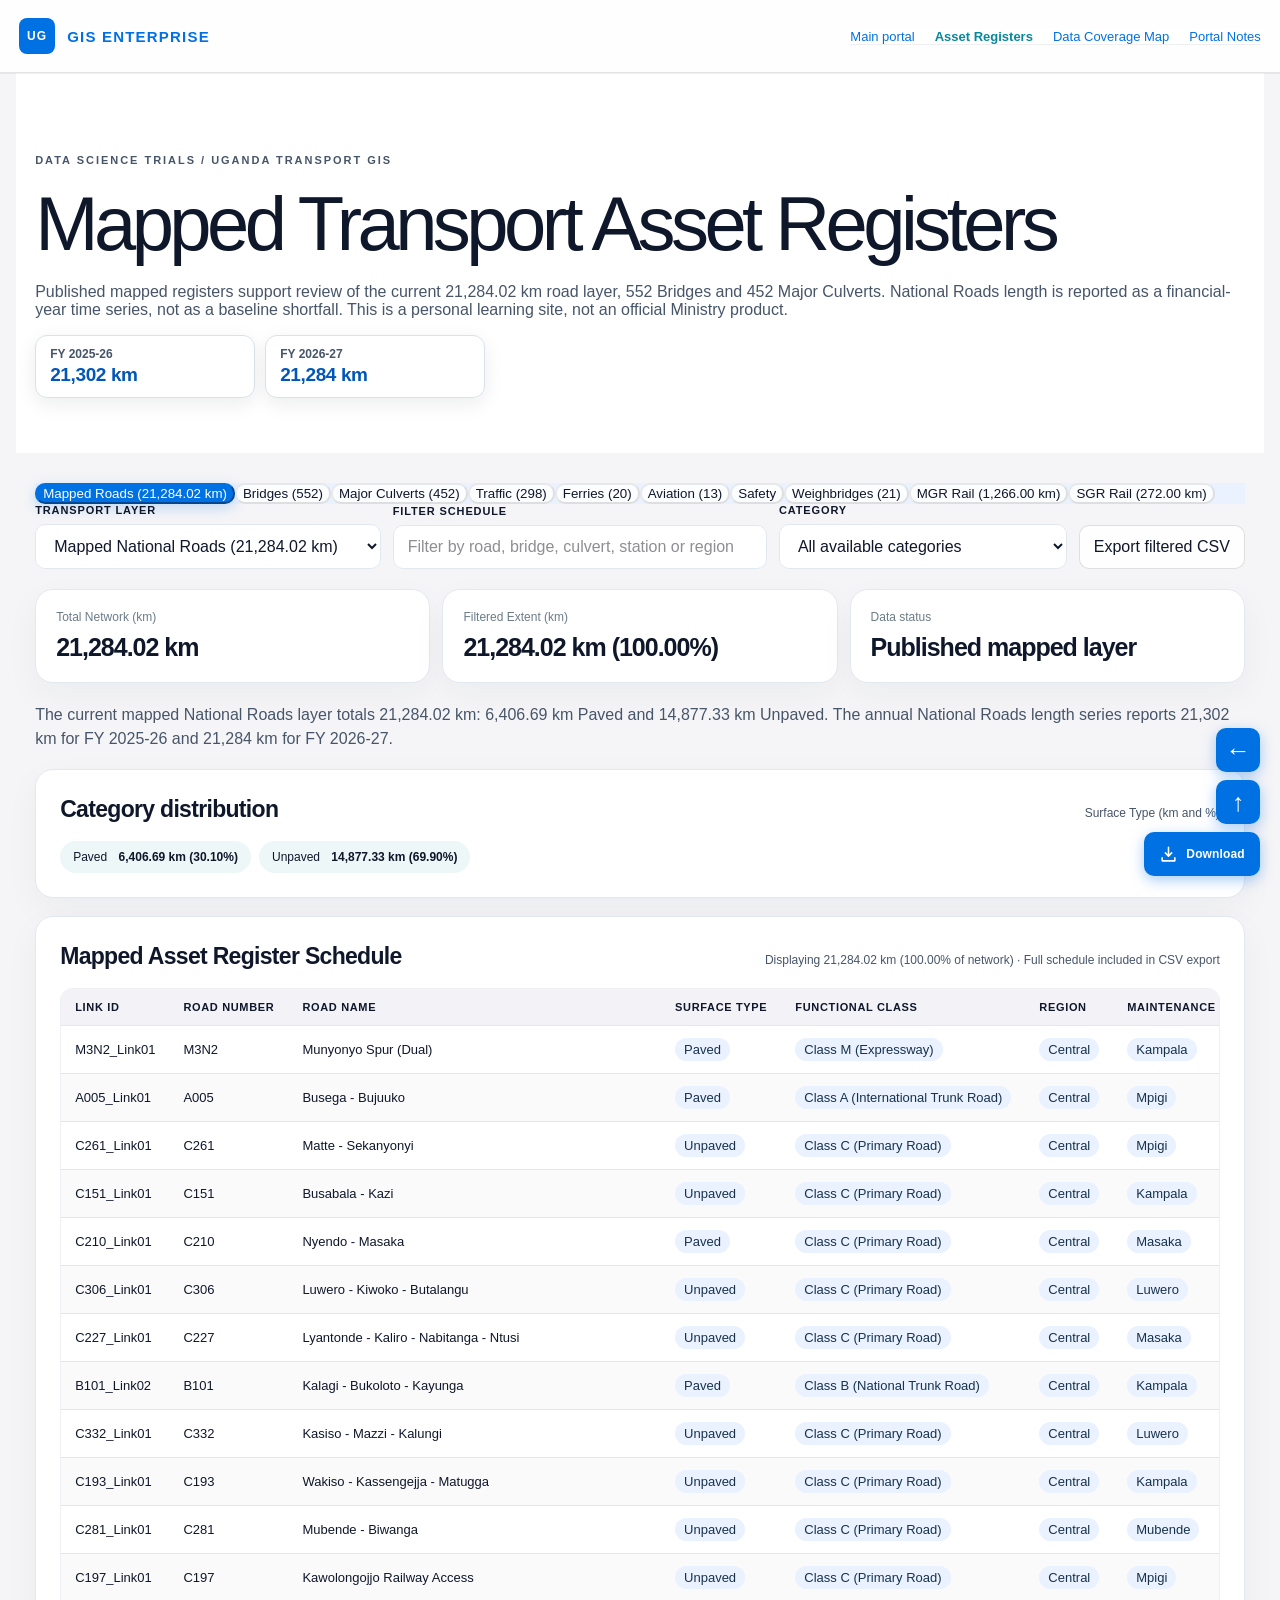
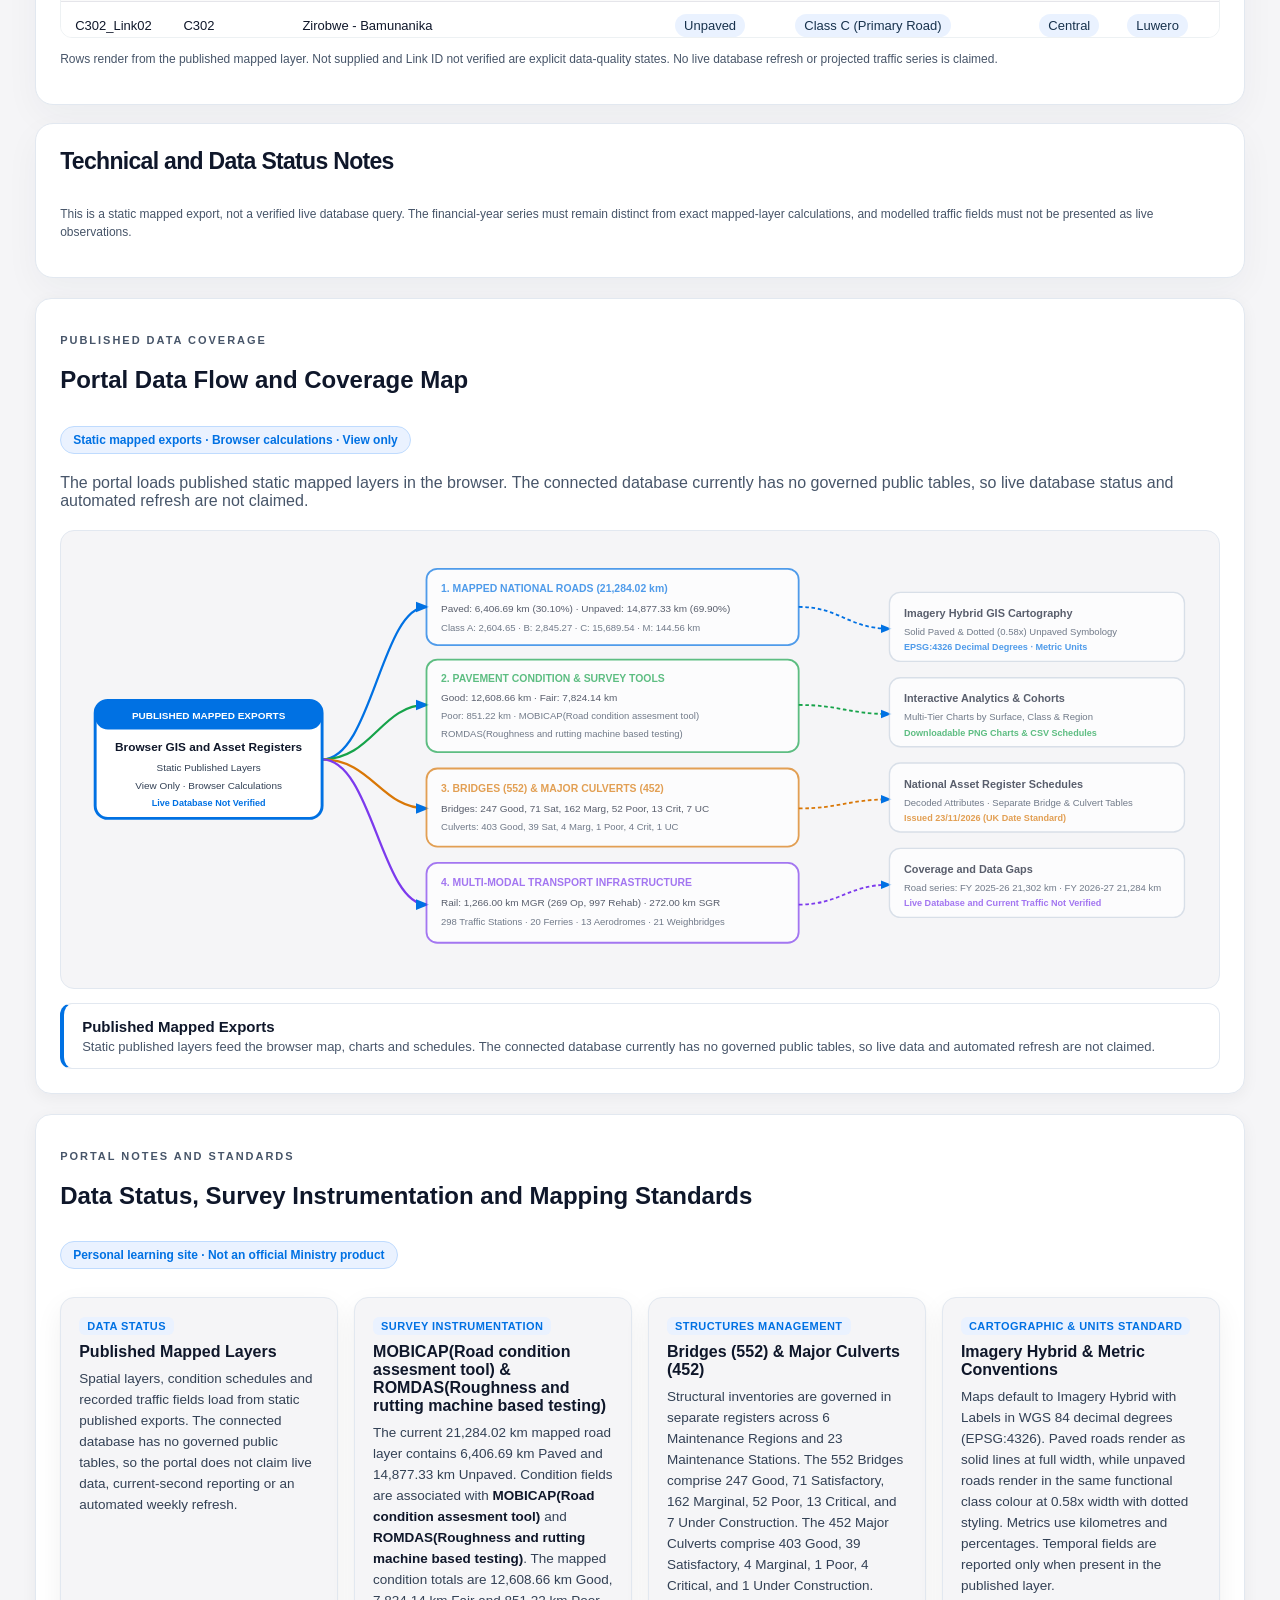
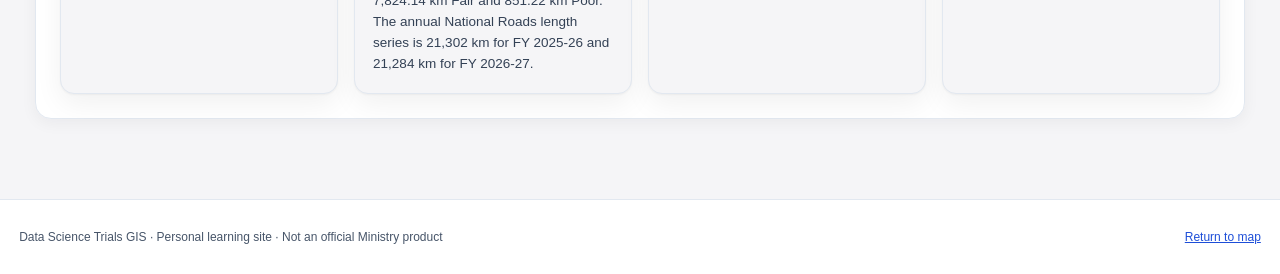
==== data-explorer.html @ c32797cb "Show National Roads financial year series" ====
<!doctype html>
<html lang="en">
<head>
  <meta charset="utf-8">
  <meta name="viewport" content="width=device-width, initial-scale=1">
  <meta name="robots" content="noindex, nofollow">
  <meta name="theme-color" content="#F5F5F7">
  <meta name="description" content="Data Science Trials mapped Uganda transport asset registers.">
  <title>Transport Asset Registers | Data Science Trials</title>
  <link rel="icon" type="image/svg+xml" href="favicon.svg">
  <link rel="stylesheet" href="data-explorer.css?v=20261123-v113">
  <link rel="stylesheet" href="data-explorer-layout.css?v=20261123-v113">
  <link rel="stylesheet" href="gis-studio-tabs.css?v=20261123-v113">
  <link rel="stylesheet" href="portal-motion.css?v=20261123-v113">
  <link rel="stylesheet" href="./apple-system.css?v=20261123-v113">
<style>
/* v111: No wide margins - full-width responsive layout */
body > .container, body > .wrapper, body > main, .page-shell, .app-container,
.main-content, .content-wrapper, .hero-inner, .portal-shell, .explorer-shell,
.shell, .layout-container, #app > .container, #root > div > main {
  max-width: 100% !important;
  width: 100% !important;
  margin-left: 0 !important;
  margin-right: 0 !important;
  padding-left: 16px !important;
  padding-right: 16px !important;
  box-sizing: border-box !important;
}
</style>
<style>
.network-time-series{display:grid;grid-template-columns:repeat(2,minmax(150px,220px));gap:10px;margin:16px 0 0;max-width:450px}.network-time-series div{min-width:0;padding:11px 14px;background:#FFFFFF;border:1px solid #D8E2EA;border-radius:12px;box-shadow:0 6px 20px rgba(15,23,42,.08)}.network-time-series dt{color:#475569;font-size:12px;font-weight:700}.network-time-series dd{margin:3px 0 0;color:#0057B8;font-size:19px;font-weight:750;letter-spacing:-.02em}@media(max-width:520px){.network-time-series{grid-template-columns:1fr;max-width:260px}}
</style>
</head>
<body>
  <a class="skip-link" href="#schedule-table">Skip to table</a>
  <header class="site-header">
    <a class="brand" href="./"><span class="brand-mark">UG</span> GIS Enterprise</a>
    <nav aria-label="Primary">
      <a href="./">Main portal</a>
      <a href="./data-explorer.html" aria-current="page">Asset Registers</a>
      <a href="#platform-mindmap">Data Coverage Map</a>
      <a href="#platform-documentation">Portal Notes</a>
    </nav>
  </header>
  <main>
    <section class="hero">
      <p class="eyebrow">DATA SCIENCE TRIALS / UGANDA TRANSPORT GIS</p>
      <h1>Mapped Transport Asset Registers</h1>
      <p>Published mapped registers support review of the current 21,284.02 km road layer, 552 Bridges and 452 Major Culverts. National Roads length is reported as a financial-year time series, not as a baseline shortfall. This is a personal learning site, not an official Ministry product.</p>
      <dl class="network-time-series" aria-label="National Roads length time series in kilometres"><div><dt>FY 2025-26</dt><dd>21,302 km</dd></div><div><dt>FY 2026-27</dt><dd>21,284 km</dd></div></dl>
    </section>
    <section class="workspace" aria-label="Asset dataset browser">
      <div class="dataset-pills" id="dataset-pills" role="tablist" aria-label="Transport register tabs"></div>
      <div class="toolbar">
        <div><label for="dataset">Transport layer</label><select id="dataset"></select></div>
        <div><label for="search">Filter schedule</label><input id="search" type="search" placeholder="Filter by road, bridge, culvert, station or region" autocomplete="off"></div>
        <div><label for="category">Category</label><select id="category"><option value="">All available categories</option></select></div>
        <button id="download" type="button">Export filtered CSV</button>
      </div>
      <div class="summary">
        <div><span id="total-label">Total Network (km)</span><strong id="total">21,284.02 km</strong></div>
        <div><span id="matching-label">Filtered Extent (km)</span><strong id="matching">21,284.02 km (100.0%)</strong></div>
        <div><span>Data status</span><strong id="coverage">Published mapped layer</strong></div>
      </div>
      <p id="context" class="context" role="status">Loading layer.</p>
      <section class="breakdown" aria-labelledby="breakdown-heading"><div class="section-heading"><h2 id="breakdown-heading">Category distribution</h2><p id="breakdown-field"></p></div><div id="breakdown-list" class="breakdown-list"></div></section>
      <section id="schedule-table" class="records" aria-labelledby="records-heading"><div class="section-heading"><h2 id="records-heading">Mapped Asset Register Schedule</h2><p id="row-range"></p></div><div class="table-scroll" role="region" aria-label="Mapped asset schedule, scroll to browse" tabindex="0"><table><thead id="table-head"></thead><tbody id="table-body"></tbody></table></div><p class="note">Rows render from the published mapped layer. Not supplied and Link ID not verified are explicit data-quality states. No live database refresh or projected traffic series is claimed.</p></section>
      <section class="schema" aria-labelledby="schema-heading"><div class="section-heading"><h2 id="schema-heading">Technical and Data Status Notes</h2></div><p id="gaps" class="note"></p></section>
      
      <section id="platform-mindmap" class="analysis-panel mindmap-section" aria-labelledby="mindmap-heading">
        <div class="analysis-title">
          <div>
            <p class="eyebrow">PUBLISHED DATA COVERAGE</p>
            <h2 id="mindmap-heading">Portal Data Flow and Coverage Map</h2>
          </div>
          <p class="sync-pill">Static mapped exports · Browser calculations · View only</p>
        </div>
        <p class="data-note" style="margin-top:8px;margin-bottom:20px;">The portal loads published static mapped layers in the browser. The connected database currently has no governed public tables, so live database status and automated refresh are not claimed.</p>
        <div class="mindmap-container" role="img" aria-label="Data coverage map showing published mapped layers for roads, bridges, major culverts and multi-modal transport">
          <svg viewBox="0 0 1240 468" class="mindmap-svg">
            <defs>
              <marker id="mm-arrow" viewBox="0 0 10 10" refX="8" refY="5" markerWidth="6" markerHeight="6" orient="auto-start-reverse">
                <path d="M 0 1 L 10 5 L 0 9 z" fill="#0071E3"/>
              </marker>
            </defs>
            <!-- Connectors from Root to Core Pillars -->
            <path d="M 270 234 C 325 234, 335 66, 385 66" fill="none" stroke="#0071E3" stroke-width="2.5" marker-end="url(#mm-arrow)"/>
            <path d="M 270 234 C 325 234, 335 174, 385 174" fill="none" stroke="#16A34A" stroke-width="2.5" marker-end="url(#mm-arrow)"/>
            <path d="M 270 234 C 325 234, 335 288, 385 288" fill="none" stroke="#D97706" stroke-width="2.5" marker-end="url(#mm-arrow)"/>
            <path d="M 270 234 C 325 234, 335 394, 385 394" fill="none" stroke="#7C3AED" stroke-width="2.5" marker-end="url(#mm-arrow)"/>

            <!-- Connectors from Core Pillars to Outputs -->
            <path d="M 795 66 C 840 66, 850 90, 895 90" fill="none" stroke="#0071E3" stroke-width="2" stroke-dasharray="4 3" marker-end="url(#mm-arrow)"/>
            <path d="M 795 174 C 840 174, 850 184, 895 184" fill="none" stroke="#16A34A" stroke-width="2" stroke-dasharray="4 3" marker-end="url(#mm-arrow)"/>
            <path d="M 795 288 C 840 288, 850 278, 895 278" fill="none" stroke="#D97706" stroke-width="2" stroke-dasharray="4 3" marker-end="url(#mm-arrow)"/>
            <path d="M 795 394 C 840 394, 850 372, 895 372" fill="none" stroke="#7C3AED" stroke-width="2" stroke-dasharray="4 3" marker-end="url(#mm-arrow)"/>

            <!-- Root Node -->
            <g data-node="root" transform="translate(20, 169)">
              <rect width="250" height="130" rx="14" fill="#FFFFFF" stroke="#0071E3" stroke-width="2.5"/>
              <rect width="250" height="32" rx="14" fill="#0071E3"/>
              <text x="125" y="21" text-anchor="middle" fill="#FFFFFF" font-size="11" font-weight="700">PUBLISHED MAPPED EXPORTS</text>
              <text x="125" y="56" text-anchor="middle" fill="#0F172A" font-size="13" font-weight="700">Browser GIS and Asset Registers</text>
              <text x="125" y="78" text-anchor="middle" fill="#334155" font-size="11">Static Published Layers</text>
              <text x="125" y="98" text-anchor="middle" fill="#334155" font-size="11">View Only · Browser Calculations</text>
              <text x="125" y="116" text-anchor="middle" fill="#0071E3" font-size="10" font-weight="700">Live Database Not Verified</text>
            </g>

            <!-- Pillar 1: National Road Network -->
            <g data-node="roads" transform="translate(385, 24)">
              <rect width="410" height="84" rx="12" fill="#FFFFFF" stroke="#0071E3" stroke-width="2"/>
              <text x="16" y="26" fill="#0071E3" font-size="11.5" font-weight="700">1. MAPPED NATIONAL ROADS (21,284.02 km)</text>
              <text x="16" y="48" fill="#0F172A" font-size="11">Paved: 6,406.69 km (30.10%) · Unpaved: 14,877.33 km (69.90%)</text>
              <text x="16" y="68" fill="#334155" font-size="10.5">Class A: 2,604.65 · B: 2,845.27 · C: 15,689.54 · M: 144.56 km</text>
            </g>

            <!-- Pillar 2: Pavement Condition -->
            <g data-node="condition" transform="translate(385, 124)">
              <rect width="410" height="102" rx="12" fill="#FFFFFF" stroke="#16A34A" stroke-width="2"/>
              <text x="16" y="25" fill="#16A34A" font-size="11.5" font-weight="700">2. PAVEMENT CONDITION &amp; SURVEY TOOLS</text>
              <text x="16" y="46" fill="#0F172A" font-size="11">Good: 12,608.66 km · Fair: 7,824.14 km</text>
              <text x="16" y="66" fill="#334155" font-size="10.5">Poor: 851.22 km · MOBICAP(Road condition assesment tool)</text>
              <text x="16" y="85" fill="#334155" font-size="10.5">ROMDAS(Roughness and rutting machine based testing)</text>
            </g>

            <!-- Pillar 3: Structures -->
            <g data-node="structures" transform="translate(385, 244)">
              <rect width="410" height="86" rx="12" fill="#FFFFFF" stroke="#D97706" stroke-width="2"/>
              <text x="16" y="26" fill="#D97706" font-size="11.5" font-weight="700">3. BRIDGES (552) &amp; MAJOR CULVERTS (452)</text>
              <text x="16" y="48" fill="#0F172A" font-size="11">Bridges: 247 Good, 71 Sat, 162 Marg, 52 Poor, 13 Crit, 7 UC</text>
              <text x="16" y="68" fill="#334155" font-size="10.5">Culverts: 403 Good, 39 Sat, 4 Marg, 1 Poor, 4 Crit, 1 UC</text>
            </g>

            <!-- Pillar 4: Multi-Modal -->
            <g data-node="multimodal" transform="translate(385, 348)">
              <rect width="410" height="88" rx="12" fill="#FFFFFF" stroke="#7C3AED" stroke-width="2"/>
              <text x="16" y="26" fill="#7C3AED" font-size="11.5" font-weight="700">4. MULTI-MODAL TRANSPORT INFRASTRUCTURE</text>
              <text x="16" y="48" fill="#0F172A" font-size="11">Rail: 1,266.00 km MGR (269 Op, 997 Rehab) · 272.00 km SGR</text>
              <text x="16" y="68" fill="#334155" font-size="10.5">298 Traffic Stations · 20 Ferries · 13 Aerodromes · 21 Weighbridges</text>
            </g>

            <!-- Output Nodes -->
            <g data-node="cartography" transform="translate(895, 50)">
              <rect width="325" height="76" rx="12" fill="#FFFFFF" stroke="#CBD5E1" stroke-width="1.5"/>
              <text x="16" y="27" fill="#0F172A" font-size="12" font-weight="700">Imagery Hybrid GIS Cartography</text>
              <text x="16" y="47" fill="#334155" font-size="10.5">Solid Paved &amp; Dotted (0.58x) Unpaved Symbology</text>
              <text x="16" y="64" fill="#0071E3" font-size="10" font-weight="600">EPSG:4326 Decimal Degrees · Metric Units</text>
            </g>

            <g data-node="analytics" transform="translate(895, 144)">
              <rect width="325" height="76" rx="12" fill="#FFFFFF" stroke="#CBD5E1" stroke-width="1.5"/>
              <text x="16" y="27" fill="#0F172A" font-size="12" font-weight="700">Interactive Analytics &amp; Cohorts</text>
              <text x="16" y="47" fill="#334155" font-size="10.5">Multi-Tier Charts by Surface, Class &amp; Region</text>
              <text x="16" y="64" fill="#16A34A" font-size="10" font-weight="600">Downloadable PNG Charts &amp; CSV Schedules</text>
            </g>

            <g data-node="registers" transform="translate(895, 238)">
              <rect width="325" height="76" rx="12" fill="#FFFFFF" stroke="#CBD5E1" stroke-width="1.5"/>
              <text x="16" y="27" fill="#0F172A" font-size="12" font-weight="700">National Asset Register Schedules</text>
              <text x="16" y="47" fill="#334155" font-size="10.5">Decoded Attributes · Separate Bridge &amp; Culvert Tables</text>
              <text x="16" y="64" fill="#D97706" font-size="10" font-weight="600">Issued 23/11/2026 (UK Date Standard)</text>
            </g>

            <g data-node="gaps" transform="translate(895, 332)">
              <rect width="325" height="76" rx="12" fill="#FFFFFF" stroke="#CBD5E1" stroke-width="1.5"/>
              <text x="16" y="27" fill="#0F172A" font-size="12" font-weight="700">Coverage and Data Gaps</text>
              <text x="16" y="47" fill="#334155" font-size="10.5">Road series: FY 2025-26 21,302 km · FY 2026-27 21,284 km</text>
              <text x="16" y="64" fill="#7C3AED" font-size="10" font-weight="600">Live Database and Current Traffic Not Verified</text>
            </g>
          </svg>
        </div>
        <div id="mindmap-detail" class="mindmap-detail" aria-live="polite">
          <div>
            <h3>Published Mapped Exports</h3>
            <p>Select any node above to inspect the published scope, mapped coverage and known data gaps.</p>
          </div>
          <button type="button" class="quiet-button" data-mindmap-action hidden>Open layer on map</button>
        </div>
      </section>

      <section id="platform-documentation" class="analysis-panel docs-section" aria-labelledby="docs-heading">
        <div class="analysis-title">
          <div>
            <p class="eyebrow">PORTAL NOTES AND STANDARDS</p>
            <h2 id="docs-heading">Data Status, Survey Instrumentation and Mapping Standards</h2>
          </div>
          <p class="sync-pill">Personal learning site · Not an official Ministry product</p>
        </div>
        <div class="docs-grid">
          <article class="doc-card">
            <span class="doc-tag">DATA STATUS</span>
            <h3>Published Mapped Layers</h3>
            <p>Spatial layers, condition schedules and recorded traffic fields load from static published exports. The connected database has no governed public tables, so the portal does not claim live data, current-second reporting or an automated weekly refresh.</p>
          </article>
          <article class="doc-card">
            <span class="doc-tag">SURVEY INSTRUMENTATION</span>
            <h3>MOBICAP(Road condition assesment tool) &amp; ROMDAS(Roughness and rutting machine based testing)</h3>
            <p>The current 21,284.02 km mapped road layer contains 6,406.69 km Paved and 14,877.33 km Unpaved. Condition fields are associated with <strong>MOBICAP(Road condition assesment tool)</strong> and <strong>ROMDAS(Roughness and rutting machine based testing)</strong>. The mapped condition totals are 12,608.66 km Good, 7,824.14 km Fair and 851.22 km Poor. The annual National Roads length series is 21,302 km for FY 2025-26 and 21,284 km for FY 2026-27.</p>
          </article>
          <article class="doc-card">
            <span class="doc-tag">STRUCTURES MANAGEMENT</span>
            <h3>Bridges (552) &amp; Major Culverts (452)</h3>
            <p>Structural inventories are governed in separate registers across 6 Maintenance Regions and 23 Maintenance Stations. The 552 Bridges comprise 247 Good, 71 Satisfactory, 162 Marginal, 52 Poor, 13 Critical, and 7 Under Construction. The 452 Major Culverts comprise 403 Good, 39 Satisfactory, 4 Marginal, 1 Poor, 4 Critical, and 1 Under Construction.</p>
          </article>
          <article class="doc-card">
            <span class="doc-tag">CARTOGRAPHIC &amp; UNITS STANDARD</span>
            <h3>Imagery Hybrid &amp; Metric Conventions</h3>
            <p>Maps default to Imagery Hybrid with Labels in WGS 84 decimal degrees (EPSG:4326). Paved roads render as solid lines at full width, while unpaved roads render in the same functional class colour at 0.58x width with dotted styling. Metrics use kilometres and percentages. Temporal fields are reported only when present in the published layer.</p>
          </article>
        </div>
      </section>

    </section>
  </main>
  <footer><span>Data Science Trials GIS · Personal learning site · Not an official Ministry product</span><a href="./">Return to map</a></footer>
  <nav class="floating-actions" aria-label="Page actions"><button type="button" data-action="back" aria-label="Go back" title="Go back">←</button><button type="button" data-action="top" aria-label="Back to top" title="Back to top">↑</button><button type="button" data-action="download" aria-label="Download filtered CSV" title="Download filtered CSV"><svg viewBox="0 0 24 24" aria-hidden="true"><path d="M12 3v11m-4-4 4 4 4-4M4 16v4h16v-4"/></svg><span>Download</span></button></nav>
  <script src="data-explorer.js?v=20261124-fy-series" defer></script><script src="floating-actions.js?v=20261123-v113" defer></script><script src="portal-motion.js?v=20261123-v113" defer></script>
  <script src="mindmap-interactive.js?v=20261124-fy-series" defer></script>
</body>
</html>
---- data-explorer.css ----
:root{font-family:-apple-system,BlinkMacSystemFont,"Segoe UI",sans-serif;color:#17232e;background:#f7f9fb;font-synthesis:none}*{box-sizing:border-box}body{margin:0}a{color:inherit}.skip-link{position:absolute;left:-9999px}.skip-link:focus{left:12px;top:12px;z-index:5;background:white;padding:12px}.site-header{display:flex;align-items:center;justify-content:space-between;gap:20px;padding:18px clamp(20px,5vw,80px);background:#fff;border-bottom:1px solid #e5ebef}.brand{font-size:15px;font-weight:700;text-decoration:none;letter-spacing:.08em;text-transform:uppercase;display:flex;align-items:center;gap:12px}.brand-mark{display:inline-grid;place-items:center;width:36px;height:36px;background:#0071E3;color:#FFFFFF;border-radius:8px;font-weight:700;font-size:12px}.site-header nav{display:flex;gap:20px;font-size:13px}.site-header nav a{text-decoration:none}.site-header nav [aria-current]{color:#07889b;font-weight:700}.hero{background:#fff;padding:70px clamp(20px,5vw,80px) 55px}.eyebrow{font-size:11px;font-weight:800;letter-spacing:.18em;color:#079bab}.hero h1{font-size:clamp(36px,6vw,76px);font-weight:400;letter-spacing:-.06em;margin:14px 0}.hero>p:last-child{max-width:670px;color:#5b6975;line-height:1.6}.workspace{padding:30px clamp(20px,5vw,80px) 80px;max-width:1700px;margin:auto}.toolbar{display:grid;grid-template-columns:1.2fr 1.3fr 1fr auto;gap:12px;align-items:end}.toolbar label{display:block;font-size:11px;font-weight:800;text-transform:uppercase;letter-spacing:.08em;color:#5c6c78;margin-bottom:8px}.toolbar input,.toolbar select,.toolbar button,.pagination button{width:100%;border:1px solid #d9e3e8;border-radius:10px;background:#fff;color:#20313b;padding:12px 14px;font:inherit}.toolbar button{background:#102e3b;color:#fff;cursor:pointer}.toolbar button:hover,.pagination button:hover{filter:brightness(.94)}.summary{display:grid;grid-template-columns:repeat(3,1fr);gap:12px;margin:20px 0}.summary>div,.breakdown,.records,.schema{background:#fff;border:1px solid #e5eaed;border-radius:18px;box-shadow:0 12px 35px #1b35400b}.summary>div{padding:20px}.summary span{display:block;color:#6c7c87;font-size:12px;margin-bottom:9px}.summary strong{font-size:25px;letter-spacing:-.04em}.context{color:#526673;line-height:1.5}.breakdown,.records,.schema{padding:24px;margin-top:18px}.section-heading{display:flex;align-items:baseline;justify-content:space-between;gap:16px}.section-heading h2{font-size:23px;letter-spacing:-.03em;margin:0 0 18px}.section-heading p{font-size:12px;color:#71828d}.breakdown-list{display:flex;flex-wrap:wrap;gap:8px}.breakdown-list span{border-radius:999px;padding:9px 13px;background:#edf7f8;font-size:12px}.breakdown-list strong{margin-left:8px}.table-scroll{overflow:auto;max-height:650px;border:1px solid #edf1f3;border-radius:12px}table{border-collapse:collapse;width:100%;min-width:740px;font-size:13px}th,td{text-align:left;padding:12px 14px;border-bottom:1px solid #edf1f3;white-space:nowrap}thead{position:sticky;top:0;background:#f7fafb;z-index:1}th{font-size:11px;text-transform:uppercase;letter-spacing:.06em;color:#5d7280}tbody tr:hover{background:#f7fbfc}.badge{display:inline-block;border-radius:999px;padding:4px 9px;background:#eef2f5}.badge.good,.badge.paved,.badge.operational{background:#dff7ee;color:#11654b}.badge.fair,.badge.moderate,.badge.proposed{background:#fff2d9;color:#865c0b}.badge.poor,.badge.high,.badge.critical{background:#ffe5e3;color:#922c2c}.badge.missing{background:#edf0f2;color:#62727b}.number-high{font-weight:700;color:#0c8190}.pagination{display:flex;align-items:center;justify-content:flex-end;gap:12px;margin-top:18px}.pagination button{width:auto;cursor:pointer}.pagination button:disabled{opacity:.45;cursor:default}.pagination span{font-size:12px;color:#5a6a75}.note{font-size:12px;color:#74848e;line-height:1.5}pre{overflow:auto;background:#10222e;color:#c8f2f2;padding:20px;border-radius:12px;font-size:12px;line-height:1.55}footer{display:flex;justify-content:space-between;background:#10212e;color:#d6e7ea;padding:30px clamp(20px,5vw,80px);font-size:12px}footer a{color:#d6e7ea}@media(max-width:900px){.toolbar{grid-template-columns:1fr 1fr}.summary{grid-template-columns:1fr 1fr 1fr}}@media(max-width:620px){.hero{padding-top:45px}.toolbar,.summary{grid-template-columns:1fr}.section-heading{display:block}.breakdown,.records,.schema{padding:16px}}
---- data-explorer-layout.css ----
:root, button, input, select, table { font-family: Arial, sans-serif; }
.site-header, .hero, .workspace, footer { padding-left: clamp(14px, 1.5vw, 24px); padding-right: clamp(14px, 1.5vw, 24px); }
.workspace { width: 100%; max-width: none; margin: 0; }
.badge.unpaved, .badge.neutral { background: #eaf1f6; color: #34556a; }
.badge.low, .badge.verified { background: #dff7ee; color: #11654b; }
.badge.review, .badge.very-high { background: #ffe5e3; color: #922c2c; }
.badge.unverified { background: #fff2d9; color: #865c0b; }
---- gis-studio-tabs.css ----
.site-header .section-tabs {
  display: grid;
  grid-template-columns: repeat(5, minmax(0, 1fr));
  gap: 5px;
  width: min(780px, 100%);
  align-items: stretch;
}
.section-tabs a, .section-tabs button {
  display: flex;
  align-items: center;
  justify-content: center;
  min-width: 0;
  margin: 0;
  padding: 8px 5px;
  border: 1px solid #dce5e9;
  border-radius: 10px;
  background: #fff;
  color: #183543;
  font: 600 12px/1.2 -apple-system, BlinkMacSystemFont, Arial, sans-serif;
  text-align: center;
  text-decoration: none;
  cursor: pointer;
}
.section-tabs [aria-current="page"] { background: #0071E3; border-color: #0071E3; color: #FFFFFF; }
.section-tabs a:focus-visible, .section-tabs button:focus-visible { outline: 3px solid #0071E3; outline-offset: 2px; }
.mode-detail { display: grid; grid-template-columns: minmax(0, 1fr) minmax(230px, 1fr); gap: 24px; align-items: center; padding: 28px; background: #FFFFFF; border: 1px solid #E2E8F0; border-radius: 16px; }
.mode-detail[hidden], .control-card[hidden], .legend-card[hidden], .analysis-panel[hidden] { display: none !important; }
.mode-chart-wrap { min-width: 0; height: 275px; }
.mode-chart-wrap canvas { max-width: 100%; max-height: 240px; }
.mode-chart-wrap p { margin: 3px 0 0; color: #475569; font-size: 11px; text-align: center; }
.chart-gallery { border-top: 1px solid #E2E8F0; padding-top: 30px; }
.chart-gallery .gallery-grid { margin-top: 18px; }
.gallery-card { min-height: 270px; padding: 18px 20px; }
.gallery-card .chart-header h3 { line-height: 1.35; }
.gallery-card canvas { height: 205px !important; margin-top: 10px; }
.gallery-card-actions { display: flex; align-items: center; gap: 10px; flex: none; }
.chart-unit { color: #475569; font-size: 11px; }
.chart-download { display: grid; place-items: center; width: 28px; height: 28px; padding: 0; border: 1px solid #E2E8F0; border-radius: 7px; background: #FFFFFF; color: #0F172A; font: 600 16px/1 -apple-system,BlinkMacSystemFont,Arial,sans-serif; cursor: pointer; }
.chart-download:hover,.chart-download:focus-visible { background: #EAF2FF; border-color: #0071E3; color: #0071E3; }
.map-tools { position: absolute; z-index: 600; top: 50%; right: 14px; transform: translateY(-50%); display: grid; gap: 4px; padding: 5px; border-radius: 12px; background: rgba(255,255,255,0.94); border: 1px solid #E2E8F0; backdrop-filter: blur(10px); box-shadow: 0 8px 24px rgba(15,23,42,0.12); }
.map-tools button { width: 38px; height: 38px; border: 1px solid #E2E8F0; border-radius: 8px; background: #FFFFFF; color: #0F172A; font: 700 13px/1 -apple-system,BlinkMacSystemFont,Arial,sans-serif; cursor: pointer; }
.map-tools button:hover,.map-tools button[aria-pressed="true"]:is([data-map-tool="distance"],[data-map-tool="area"]),.map-tools button:focus-visible { background: #0071E3; border-color: #0071E3; color: #FFFFFF; }
.map-tools button[aria-pressed="false"] { opacity: .55; }
.map-measure-status { position: absolute; z-index: 600; bottom: 28px; left: 50%; transform: translateX(-50%); max-width: calc(100% - 120px); padding: 9px 13px; border-radius: 20px; background: rgba(255,255,255,0.96); border: 1px solid #E2E8F0; color: #0F172A; font-size: 12px; text-align: center; pointer-events: none; box-shadow: 0 4px 16px rgba(15,23,42,0.12); }
.map-coordinates { position: absolute; z-index: 600; bottom: 20px; left: 18px; padding: 6px 10px; border-radius: 8px; background: rgba(255,255,255,0.94); border: 1px solid #E2E8F0; color: #0F172A; font: 600 11px/1.2 -apple-system,BlinkMacSystemFont,Arial,sans-serif; pointer-events: none; box-shadow: 0 4px 12px rgba(15,23,42,0.08); }
.map-shell:fullscreen { width: 100vw; height: 100vh; }
.map-download-menu { position: absolute; right: 0; bottom: 56px; min-width: 180px; padding: 7px; display: grid; gap: 4px; border: 1px solid #dbe5e9; border-radius: 12px; background: #fff; box-shadow: 0 10px 30px #0005; }
.map-download-menu[hidden] { display: none; }
.map-download-menu button { width: 100%; height: auto; padding: 9px 10px; border-radius: 7px; background: transparent; color: #193441; font: 600 12px/1.2 -apple-system,BlinkMacSystemFont,Arial,sans-serif; text-align: left; box-shadow: none; }
.map-download-menu button:hover,.map-download-menu button:focus-visible { background: #e9f7f9; color: #123f4c; }
.transport-marker { background: transparent; border: 0; }
.transport-marker .marker-shadow { position: absolute; left: 6px; bottom: 0; width: 27px; height: 8px; border-radius: 50%; background: #0008; filter: blur(3px); transform-origin: center center; transform: scale(var(--point-scale, 0.26)); transition: transform .18s ease; }
.transport-marker .marker-pin { position: absolute; left: 3px; top: 0; display: grid; place-items: center; width: 32px; height: 36px; border: 2px solid #ffffffbc; border-radius: 15px 15px 15px 3px; transform-origin: bottom center; transform: rotate(-45deg) scale(var(--point-scale, 0.26)); background: radial-gradient(circle at 25% 20%, #ffffff94, transparent 43%), linear-gradient(135deg, #ffffff4a, transparent 47%), var(--marker-colour); box-shadow: inset -4px -5px 8px #08152065, inset 2px 2px 4px #fff8, 4px 6px 9px #0008; transition: transform .18s ease; }
.transport-marker .marker-pin svg { width: 20px; height: 20px; transform: rotate(45deg); filter: drop-shadow(1px 1px 1px #0009); }
.transport-marker:hover .marker-pin { filter: brightness(1.18); transform: rotate(-45deg) scale(calc(var(--point-scale, 0.26) * 1.45)) translate(2px,-2px); }
@media print { .site-header,.floating-actions,.map-tools,.control-card,.legend-card,.chart-download { display: none !important; } .map-shell { height: 420px; } .chart-card { break-inside: avoid; } }
@media (max-width:680px) { .map-tools { top: auto; bottom: 175px; right: 8px; transform: none; grid-template-columns: repeat(3, 1fr); } .map-tools button { width: 32px; height: 32px; } }
.floating-actions{position:fixed;right:20px;bottom:24px;z-index:1000;display:grid;gap:8px}.floating-actions button{width:44px;height:44px;border:0;border-radius:50%;background:#242d33;color:#fff;font:700 25px/1 -apple-system,BlinkMacSystemFont,Arial,sans-serif;box-shadow:0 7px 20px #10202c45;cursor:pointer}.floating-actions button:hover{background:#116676}.floating-actions button:focus-visible{outline:3px solid #40d4e0;outline-offset:2px}
.floating-actions{justify-items:end}.floating-actions button[data-action="download"]{width:auto;min-width:116px;display:flex;align-items:center;justify-content:center;gap:8px;padding:0 14px;border-radius:24px;font-size:12px;letter-spacing:.01em}.floating-actions button[data-action="download"] svg{width:19px;height:19px;stroke:currentColor;stroke-width:2;fill:none;stroke-linecap:round;stroke-linejoin:round}
.floating-actions .map-download-menu button{width:100%;height:auto;min-height:38px;padding:9px 10px;border-radius:7px;background:transparent;color:#193441;font:600 12px/1.2 -apple-system,BlinkMacSystemFont,Arial,sans-serif;text-align:left;box-shadow:none;white-space:nowrap}.floating-actions .map-download-menu button:hover,.floating-actions .map-download-menu button:focus-visible{background:#e9f7f9;color:#123f4c}
@media (max-width: 760px) {
  .site-header { height: auto; min-height: 62px; flex-wrap: wrap; gap: 8px; padding: 10px 16px; }
  .site-header .section-tabs { grid-template-columns: repeat(5, minmax(0, 1fr)); width: 100%; }
  .site-header .section-tabs a:first-child { display: flex; }
  .section-tabs a, .section-tabs button { font-size: 10px; padding: 7px 2px; }
  .mode-detail { grid-template-columns: 1fr; }
  .intro h1 { font-size: clamp(32px, 8.5vw, 42px); }
  .intro-note { max-width: 100%; }
}
---- portal-motion.css ----
:root { --scroll-progress: 0%; --motion-ease: cubic-bezier(.22, 1, .36, 1); }
body::before { content: ""; position: fixed; z-index: 2000; inset: 0 auto auto 0; width: var(--scroll-progress); height: 3px; background: linear-gradient(90deg, #0a8190, #3bd8d5, #c4f7ed); box-shadow: 0 0 14px #35c9d7aa; pointer-events: none; transition: width .12s linear; }
.brand-mark { animation: brand-arrive .85s var(--motion-ease) backwards; }
.site-header { animation: header-arrive .8s var(--motion-ease) backwards; }
.intro-copy, .hero { animation: rise-in .85s var(--motion-ease) backwards; }
.intro-aside { animation: rise-in .85s .14s var(--motion-ease) backwards; }
.intro h1 em { background: linear-gradient(110deg, #0F172A 18%, #0071E3 50%, #0F172A 82%); background-size: 250% 100%; background-clip: text; -webkit-background-clip: text; color: transparent; animation: headline-glint 5s ease-in-out 1.1s infinite; }
.section-tabs a, .section-tabs button, .toolbar button, .intro-aside a, .mode-detail a, .floating-actions button { transition: transform .35s var(--motion-ease), box-shadow .35s var(--motion-ease), background-color .25s ease, border-color .25s ease, color .25s ease; }
.section-tabs a:hover, .section-tabs button:hover { transform: translateY(-3px); border-color: #47b9c4; box-shadow: 0 8px 20px #0a617124; }
.section-tabs [aria-current="page"] { box-shadow: 0 6px 20px #0b71832d; }
.intro-aside a:hover, .mode-detail a:hover { transform: translateX(5px); }
.floating-actions button:hover, .toolbar button:hover { transform: translateY(-4px) scale(1.045); box-shadow: 0 12px 28px #10202c40; }
.floating-actions button:active, .section-tabs button:active, .toolbar button:active { transform: scale(.94); }
.floating-card { background: rgba(255, 255, 251, .86); border-color: #ffffffa8; -webkit-backdrop-filter: blur(18px) saturate(1.15); backdrop-filter: blur(18px) saturate(1.15); transition: transform .4s var(--motion-ease), box-shadow .4s var(--motion-ease); }
.control-card:hover, .legend-card:hover { transform: translateY(-5px); box-shadow: 0 25px 68px #0006, 0 4px 15px #0002; }
.metric-card:hover { transform: translate(-50%, -5px); box-shadow: 0 25px 68px #0006, 0 4px 15px #0002; }
.metric-card { width: min(290px, calc(100% - 36px)); }
.single-metric { display: flex; align-items: baseline; gap: 10px; }
.single-metric strong { font-size: clamp(24px, 3vw, 34px); letter-spacing: -.06em; white-space: nowrap; }
.single-metric span { font-size: 11px; line-height: 1.3; color: #52616c; }
.control-card input, .control-card select, .toolbar input, .toolbar select { transition: border-color .25s ease, box-shadow .25s ease, background-color .25s ease; }
.control-card input:focus, .control-card select:focus, .toolbar input:focus, .toolbar select:focus { border-color: #1ba5b3; box-shadow: 0 0 0 4px #30bdca20; background: #fff; }
.live-dot { animation: beacon 2.2s ease-in-out infinite; }
.screen-reader-only { position: absolute; width: 1px; height: 1px; padding: 0; margin: -1px; overflow: hidden; clip: rect(0, 0, 0, 0); white-space: nowrap; border: 0; }
.control-card { animation: rise-in .8s .35s var(--motion-ease) backwards; }
.legend-card { animation: rise-in .8s .5s var(--motion-ease) backwards; }
.metric-card { animation: rise-centred .85s .65s var(--motion-ease) backwards; }
.mode-detail:not([hidden]) { animation: rise-in .55s var(--motion-ease) backwards; }
.chart-card, .summary > div, .breakdown, .records, .schema { transition: transform .35s var(--motion-ease), box-shadow .35s var(--motion-ease), border-color .35s ease; }
.chart-card { position: relative; overflow: hidden; min-height: 310px; background: #FFFFFF; border: 1px solid #E2E8F0; --card-accent: #0071E3; }
.chart-card canvas { height: 225px !important; }
.summary > div, .breakdown, .records, .schema { background: #FFFFFF; border: 1px solid #E2E8F0; }
.chart-card:nth-child(3n + 2) { --card-accent: #16A34A; }
.chart-card:nth-child(3n) { --card-accent: #7C3AED; }
.chart-card::before { content: ""; position: absolute; top: 0; left: 20px; right: 20px; height: 3px; border-radius: 0 0 6px 6px; background: var(--card-accent); }
.chart-card .chart-header h3 { color: #0F172A; }
.chart-card .chart-header span { color: #475569; }
.chart-card:hover, .summary > div:hover, .breakdown:hover, .schema:hover { transform: translateY(-5px); border-color: #51bbc760; box-shadow: 0 20px 42px #03121e26; }
.breakdown-list span, .badge { transition: transform .25s var(--motion-ease), box-shadow .25s ease; }
.breakdown-list span:hover, .badge:hover { transform: translateY(-2px); box-shadow: 0 5px 13px #144f641e; }
.table-scroll tbody tr { transition: background-color .18s ease, box-shadow .18s ease; }
.table-scroll tbody tr:hover { background: #eaf7f9; box-shadow: inset 3px 0 #15acbc; }
.motion-reveal { opacity: 0; transform: translateY(30px) scale(.98); transition: opacity .75s var(--motion-ease), transform .75s var(--motion-ease); transition-delay: var(--reveal-delay, 0ms); }
.motion-reveal.is-visible { opacity: 1; transform: none; }
@keyframes rise-in { from { opacity: 0; transform: translateY(24px); } to { opacity: 1; transform: translateY(0); } }
@keyframes rise-centred { from { opacity: 0; transform: translate(-50%, 22px); } to { opacity: 1; transform: translate(-50%, 0); } }
@keyframes header-arrive { from { opacity: 0; transform: translateY(-14px); } to { opacity: 1; transform: none; } }
@keyframes brand-arrive { from { transform: rotate(-12deg) scale(.75); opacity: 0; } to { transform: rotate(0) scale(1); opacity: 1; } }
@keyframes headline-glint { 0%, 25%, 100% { background-position: 100% 0; } 55% { background-position: 0 0; } }
@keyframes beacon { 0%, 100% { box-shadow: 0 0 0 0 #29d6d180; } 50% { box-shadow: 0 0 0 8px #29d6d100; } }
@media (prefers-reduced-motion: reduce) { *, *::before, *::after { animation-duration: .01ms !important; animation-iteration-count: 1 !important; scroll-behavior: auto !important; transition-duration: .01ms !important; } .motion-reveal { opacity: 1; transform: none; } }
---- apple-system.css ----
/*
 * Data Science Trials shared light interface.
 * Keeps each portal's data colours while standardising its application shell.
 */
:root {
  color-scheme: light !important;
  --apple-page: #F5F5F7;
  --apple-surface: #FFFFFF;
  --apple-surface-soft: #F8FAFC;
  --apple-text: #0F172A;
  --apple-muted: #475569;
  --apple-line: #E2E8F0;
  --apple-blue: #0071E3;
  --apple-blue-soft: #EAF2FF;
  --apple-teal: #0D9488;
  --apple-green: #16A34A;
  --apple-amber: #D97706;
  --apple-orange: #EA580C;
  --apple-red: #DC2626;
  --apple-purple: #7C3AED;
  --apple-rose: #DB2777;
  --apple-radius: 14px;
  --apple-shadow: 0 1px 2px rgba(0, 0, 0, .04), 0 10px 28px rgba(0, 0, 0, .06);
  --bg-primary: #f5f5f7 !important;
  --bg-secondary: #ffffff !important;
  --bg-tertiary: #f2f2f7 !important;
  --background: #f5f5f7 !important;
  --surface: #ffffff !important;
  --surface-1: #ffffff !important;
  --surface-2: #f5f5f7 !important;
  --card-bg: #ffffff !important;
  --panel-bg: #ffffff !important;
  --text-primary: #1d1d1f !important;
  --text-secondary: #6e6e73 !important;
  --text-muted: #86868b !important;
  --border-color: #d2d2d7 !important;
  --accent: #0071e3 !important;
  --primary: #2563eb !important;
  --accent-cyan: #0f8fa8 !important;
  --accent-green: #278a50 !important;
  --accent-yellow: #b77900 !important;
  --accent-orange: #c75a24 !important;
  --accent-red: #c43d4d !important;
  --accent-purple: #7258b7 !important;
  --c: #2563eb !important;
  --g: #278a50 !important;
  --p: #b83d6b !important;
  --o: #c75a24 !important;
  --y: #b77900 !important;
}

html,
html.dark {
  color-scheme: light !important;
  background: var(--apple-page) !important;
}

html,
body,
#root,
#app {
  min-height: 100%;
  background: var(--apple-page) !important;
  color: var(--apple-text) !important;
  font-family: Arial, -apple-system, BlinkMacSystemFont, "SF Pro Text", "Segoe UI", sans-serif !important;
}

body {
  margin: 0;
  -webkit-font-smoothing: antialiased;
  text-rendering: optimizeLegibility;
}

header,
.header,
.app-header,
.topbar,
.top-bar,
.navbar,
nav {
  background: rgba(255, 255, 255, .88) !important;
  color: var(--apple-text) !important;
  border-color: rgba(0, 0, 0, .10) !important;
  box-shadow: 0 1px 0 rgba(0, 0, 0, .06) !important;
  backdrop-filter: saturate(180%) blur(20px);
  -webkit-backdrop-filter: saturate(180%) blur(20px);
}

aside,
.sidebar,
.side-panel,
.drawer,
.filters,
.filter-panel {
  background: rgba(255, 255, 255, .96) !important;
  color: var(--apple-text) !important;
  border-color: var(--apple-line) !important;
}

main,
.main,
.content,
.page-content,
.dashboard,
.workspace {
  color: var(--apple-text) !important;
}

h1,
h2,
h3,
h4,
h5,
h6,
label,
legend,
strong {
  color: var(--apple-text) !important;
}

p,
small,
.helper,
.subtitle,
.description,
.muted {
  color: var(--apple-muted) !important;
}

a {
  color: var(--apple-blue);
}

button,
.button,
.btn,
[role="button"],
[role="tab"],
.tab,
.nav-tab {
  border-radius: 10px !important;
  border-color: rgba(0, 0, 0, .12) !important;
  color: var(--apple-text) !important;
  background: rgba(255, 255, 255, .84) !important;
  font-family: inherit !important;
  transition: background-color .16s ease, border-color .16s ease, box-shadow .16s ease, transform .16s ease;
}

button:hover,
.button:hover,
.btn:hover,
[role="button"]:hover,
[role="tab"]:hover {
  background: #ffffff !important;
  border-color: rgba(0, 113, 227, .42) !important;
}

button:focus-visible,
.button:focus-visible,
.btn:focus-visible,
[role="button"]:focus-visible,
[role="tab"]:focus-visible,
input:focus-visible,
select:focus-visible,
textarea:focus-visible {
  outline: 3px solid rgba(0, 113, 227, .28) !important;
  outline-offset: 2px;
}

button.active,
.button.active,
.btn.active,
[aria-selected="true"],
[aria-pressed="true"],
.tab.active,
.nav-tab.active {
  color: #ffffff !important;
  background: var(--apple-blue) !important;
  border-color: var(--apple-blue) !important;
  box-shadow: 0 4px 14px rgba(0, 113, 227, .22) !important;
}

.card,
.panel,
.kpi,
.kpi-card,
.metric-card,
.stat-card,
.chart-card,
.table-card,
.widget,
.modal,
.dialog,
.popup,
[class*="Card"],
[class*="-card"] {
  background: var(--apple-surface) !important;
  color: var(--apple-text) !important;
  border-color: rgba(0, 0, 0, .10) !important;
  border-radius: var(--apple-radius) !important;
  box-shadow: var(--apple-shadow) !important;
}

input,
select,
textarea,
.search-box,
.form-control {
  color: var(--apple-text) !important;
  background: #ffffff !important;
  border: 1px solid var(--apple-line) !important;
  border-radius: 10px !important;
  font-family: inherit !important;
}

input::placeholder,
textarea::placeholder {
  color: #8e8e93 !important;
}

select option {
  color: var(--apple-text) !important;
  background: #ffffff !important;
}

table {
  color: var(--apple-text) !important;
  background: #ffffff !important;
  border-color: var(--apple-line) !important;
}

thead,
thead tr,
th {
  color: var(--apple-text) !important;
  background: #f2f2f7 !important;
  border-color: var(--apple-line) !important;
}

td,
tbody tr {
  color: var(--apple-text) !important;
  background: #ffffff !important;
  border-color: #e5e5ea !important;
}

tbody tr:nth-child(even) td {
  background: #fafafa !important;
}

tbody tr:hover td {
  background: var(--apple-blue-soft) !important;
}

code,
pre {
  color: #242426 !important;
  background: #f2f2f7 !important;
  border-color: var(--apple-line) !important;
}

.leaflet-control,
.maplibregl-ctrl,
.mapboxgl-ctrl {
  color: var(--apple-text) !important;
  background: rgba(255, 255, 255, .94) !important;
  border-color: rgba(0, 0, 0, .12) !important;
  box-shadow: var(--apple-shadow) !important;
}

.leaflet-popup-content-wrapper,
.leaflet-popup-tip {
  color: var(--apple-text) !important;
  background: #FFFFFF !important;
  border: 1px solid #E2E8F0 !important;
}

::-webkit-scrollbar {
  width: 10px;
  height: 10px;
}

::-webkit-scrollbar-thumb {
  background: #c7c7cc;
  border: 3px solid transparent;
  border-radius: 999px;
  background-clip: padding-box;
}

@media (max-width: 720px) {
  header,
  .header,
  .app-header,
  nav {
    backdrop-filter: saturate(160%) blur(16px);
    -webkit-backdrop-filter: saturate(160%) blur(16px);
  }

  .card,
  .panel,
  .kpi,
  .kpi-card,
  .metric-card,
  .stat-card,
  .chart-card,
  .table-card,
  .widget,
  [class*="Card"],
  [class*="-card"] {
    border-radius: 12px !important;
  }
}

/* High-contrast light-theme and visibility safeguards. */
*,
*::before,
*::after {
  box-sizing: border-box;
}

:where(.modal-content, .dialog-content, .popover, .dropdown-menu, .menu, .tooltip, details, summary) {
  color: var(--apple-text) !important;
  background-color: var(--apple-surface) !important;
  border-color: var(--apple-line) !important;
}

:where(.badge, .pill, .chip, .tag, .status, [class*="-badge"], [class*="-pill"], [class*="-chip"]) {
  color: #17324d !important;
  background: #eaf2ff !important;
  border-color: #9dbce8 !important;
  box-shadow: none !important;
}

:where(.badge-success, .status-good, .condition-good, [data-status="good"]) {
  color: #165c36 !important;
  background: #e5f5eb !important;
  border-color: #79b991 !important;
}

:where(.badge-warning, .status-fair, .condition-fair, [data-status="fair"]) {
  color: #684600 !important;
  background: #fff3d6 !important;
  border-color: #d9ae4b !important;
}

:where(.badge-danger, .status-poor, .condition-poor, .condition-critical, [data-status="poor"], [data-status="critical"]) {
  color: #842b38 !important;
  background: #fde8ec !important;
  border-color: #d88b96 !important;
}

:where(.legend, .chart-legend, .map-legend, .leaflet-control-layers, [class*="-legend"]) {
  color: var(--apple-text) !important;
  background-color: rgba(255, 255, 255, .96) !important;
  border-color: var(--apple-line) !important;
}

:where(.table-scroll, .table-wrap, .table-wrapper, .data-table-wrap, .table-container) {
  max-width: 100%;
  overflow: auto;
  overscroll-behavior-inline: contain;
}

:where(.chart, .chart-wrap, .chart-container, .plot, .plot-container, .map, .map-container) {
  min-width: 0;
}

img,
video,
canvas,
svg {
  max-width: 100%;
}

svg:not(.mindmap-svg) text {
  fill: var(--apple-text);
  font-family: Arial, sans-serif !important;
}

.mindmap-svg text {
  font-family: Arial, sans-serif !important;
}

:where(.secondary, .supporting, .meta, .caption, .note, .hint, [class*="-subtitle"], [class*="-description"]) {
  color: var(--apple-muted) !important;
}

:disabled,
[aria-disabled="true"] {
  opacity: .65 !important;
}

::selection {
  color: #ffffff;
  background: #2563eb;
}

@media (prefers-reduced-motion: reduce) {
  *,
  *::before,
  *::after {
    scroll-behavior: auto !important;
    transition-duration: .01ms !important;
    animation-duration: .01ms !important;
    animation-iteration-count: 1 !important;
  }
}


.explorer, #explore { background: #f8fafc !important; }
.map-shell, #gis-map, .leaflet-container { background: #ffffff !important; }
/* Explicit Apple HIG Light Overrides for Enterprise Portal */
.transport-photos {
  background: #F5F5F7 !important;
}

.map-tools, .map-coordinates, .leaflet-control, .map-toolbar {
  background: rgba(255, 255, 255, 0.96) !important;
  color: #0F172A !important;
  border: 1px solid #CBD5E1 !important;
  box-shadow: 0 2px 6px rgba(0, 0, 0, 0.08) !important;
}

.map-tools button, .map-coordinates span {
  color: #0F172A !important;
}

/* GIS portal light-theme completion. Keep imagery useful without turning the
   surrounding interface into a dark or neon presentation. */
footer {
  color: var(--apple-muted) !important;
  background: #ffffff !important;
  border-top: 1px solid var(--apple-line) !important;
}

footer a {
  color: #1d4ed8 !important;
}

.transport-photos {
  color: var(--apple-text) !important;
  background: #f4f6f8 !important;
}

.transport-photo img {
  filter: saturate(.88) brightness(1.05) !important;
}

.transport-photo::after {
  background:
    linear-gradient(90deg, rgba(255, 255, 255, .96) 0%, rgba(255, 255, 255, .78) 46%, rgba(255, 255, 255, .18) 100%),
    linear-gradient(0deg, rgba(255, 255, 255, .9) 0%, rgba(255, 255, 255, 0) 48%) !important;
}

.transport-photos :where(.intro, .intro h1, .intro-note, .intro-aside, .intro-aside strong, .intro-aside a),
.transport-photo figcaption,
.transport-photo figcaption strong {
  color: var(--apple-text) !important;
  text-shadow: none !important;
}

.transport-photos .intro .eyebrow,
.transport-photo figcaption span {
  color: #086b7a !important;
}

.transport-photos .accent-line {
  background: #2563eb !important;
  box-shadow: none !important;
}

.transport-photo-arrow,
.transport-photo-pause {
  color: #111827 !important;
  background: rgba(255, 255, 255, .92) !important;
  border-color: rgba(17, 24, 39, .24) !important;
  box-shadow: 0 6px 18px rgba(15, 23, 42, .12) !important;
  backdrop-filter: blur(14px);
  -webkit-backdrop-filter: blur(14px);
}

.transport-photo-dots button {
  background: #8b98aa !important;
  border-color: #ffffff !important;
  box-shadow: 0 0 0 1px rgba(17, 24, 39, .18) !important;
}

.transport-photo-dots button.is-active,
.transport-photo-dots button[aria-current="true"] {
  background: #2563eb !important;
}

.map-topline,
.map-coordinates,
.map-measure-status {
  color: var(--apple-text) !important;
  background: rgba(255, 255, 255, .94) !important;
  border-color: var(--apple-line) !important;
  box-shadow: 0 8px 24px rgba(15, 23, 42, .1) !important;
}

.map-topline span:last-child {
  color: var(--apple-muted) !important;
}

pre,
code {
  color: #17324d !important;
  background: #edf3f8 !important;
}

@media (max-width: 720px) {
  .transport-photo::after {
    background: linear-gradient(0deg, rgba(255, 255, 255, .97) 0%, rgba(255, 255, 255, .74) 55%, rgba(255, 255, 255, .2) 100%) !important;
  }
}

/* === ENTERPRISE PORTAL LEAFLET & ACTIONS FIXES === */
.leaflet-marker-icon.transport-marker,
.transport-marker,
.transport-marker--structure,
.leaflet-div-icon {
  background: transparent !important;
  border: none !important;
  box-shadow: none !important;
}

nav.floating-actions,
.floating-actions {
  background: transparent !important;
  border: none !important;
  box-shadow: none !important;
  backdrop-filter: none !important;
  -webkit-backdrop-filter: none !important;
  pointer-events: none !important;
}

.floating-actions button {
  pointer-events: auto !important;
  background: #0071E3 !important;
  color: #FFFFFF !important;
  box-shadow: 0 4px 14px rgba(0, 113, 227, 0.35) !important;
}

.floating-actions button:hover {
  background: #0077ED !important;
}

.brand-mark {
  background: #0071E3 !important;
  color: #FFFFFF !important;
  border-radius: 8px !important;
  font-weight: 700 !important;
}

.intro-aside-links,
.workspace-links {
  display: flex !important;
  flex-wrap: wrap !important;
  gap: 8px 16px !important;
  align-items: center !important;
}

/* Force hero on top */
main > .transport-photos {
  order: 0 !important;
}
.explorer {
  order: 1 !important;
}

/* v111: No wide margins - full-width responsive layout */
body > .container, body > .wrapper, body > main, .page-shell, .app-container,
.main-content, .content-wrapper, .hero-inner, .portal-shell, .explorer-shell,
.shell, .layout-container, #app > .container, #root > div > main {
  max-width: 100% !important;
  width: 100% !important;
  margin-left: 0 !important;
  margin-right: 0 !important;
  padding-left: 16px !important;
  padding-right: 16px !important;
  box-sizing: border-box !important;
}

/* Interactive Mind Map & Platform Documentation (Apple HIG Light) */
.mindmap-section,
.docs-section {
  background: #FFFFFF !important;
  border: 1px solid #E2E8F0 !important;
  border-radius: 16px !important;
  padding: 24px !important;
  margin-top: 20px !important;
  box-shadow: 0 4px 16px rgba(15, 23, 42, 0.05) !important;
}

.sync-pill {
  display: inline-flex;
  align-items: center;
  padding: 6px 12px;
  border-radius: 999px;
  background: #EAF2FF !important;
  color: #0071E3 !important;
  border: 1px solid #BFDBFE !important;
  font-size: 12px;
  font-weight: 700;
}

.mindmap-container {
  background: #F5F5F7 !important;
  border: 1px solid #E2E8F0 !important;
  border-radius: 14px !important;
  padding: 16px !important;
  overflow-x: auto;
}

.mindmap-svg {
  width: 100%;
  min-width: 780px;
  height: auto;
  display: block;
}

.mindmap-svg g[data-node] {
  cursor: pointer;
  transition: opacity 0.18s ease, transform 0.18s ease;
}

.mindmap-svg g[data-node]:hover rect:first-child {
  stroke-width: 3;
}

.mindmap-svg g[data-node].is-selected rect:first-child {
  stroke: #0071E3;
  stroke-width: 3.2;
}

.mindmap-detail {
  margin-top: 14px;
  padding: 14px 18px;
  background: #FFFFFF !important;
  border: 1px solid #E2E8F0 !important;
  border-left: 4px solid #0071E3 !important;
  border-radius: 12px;
  display: flex;
  flex-wrap: wrap;
  align-items: center;
  justify-content: space-between;
  gap: 12px;
}

.mindmap-detail h3 {
  margin: 0 0 4px;
  font-size: 15px;
  color: #0F172A !important;
}

.mindmap-detail p {
  margin: 0;
  font-size: 13px;
  color: #475569 !important;
}

.docs-grid {
  display: grid;
  grid-template-columns: repeat(auto-fit, minmax(260px, 1fr));
  gap: 16px;
  margin-top: 16px;
}

.doc-card {
  background: #F5F5F7 !important;
  border: 1px solid #E2E8F0 !important;
  border-radius: 14px !important;
  padding: 18px !important;
}

.doc-tag {
  display: inline-block;
  padding: 3px 8px;
  border-radius: 6px;
  background: #EAF2FF !important;
  color: #0071E3 !important;
  font-size: 11px;
  font-weight: 700;
  letter-spacing: 0.04em;
  margin-bottom: 8px;
}

.doc-card h3 {
  margin: 0 0 8px;
  font-size: 16px;
  color: #0F172A !important;
}

.doc-card p {
  margin: 0;
  font-size: 13.5px;
  line-height: 1.55;
  color: #334155 !important;
}
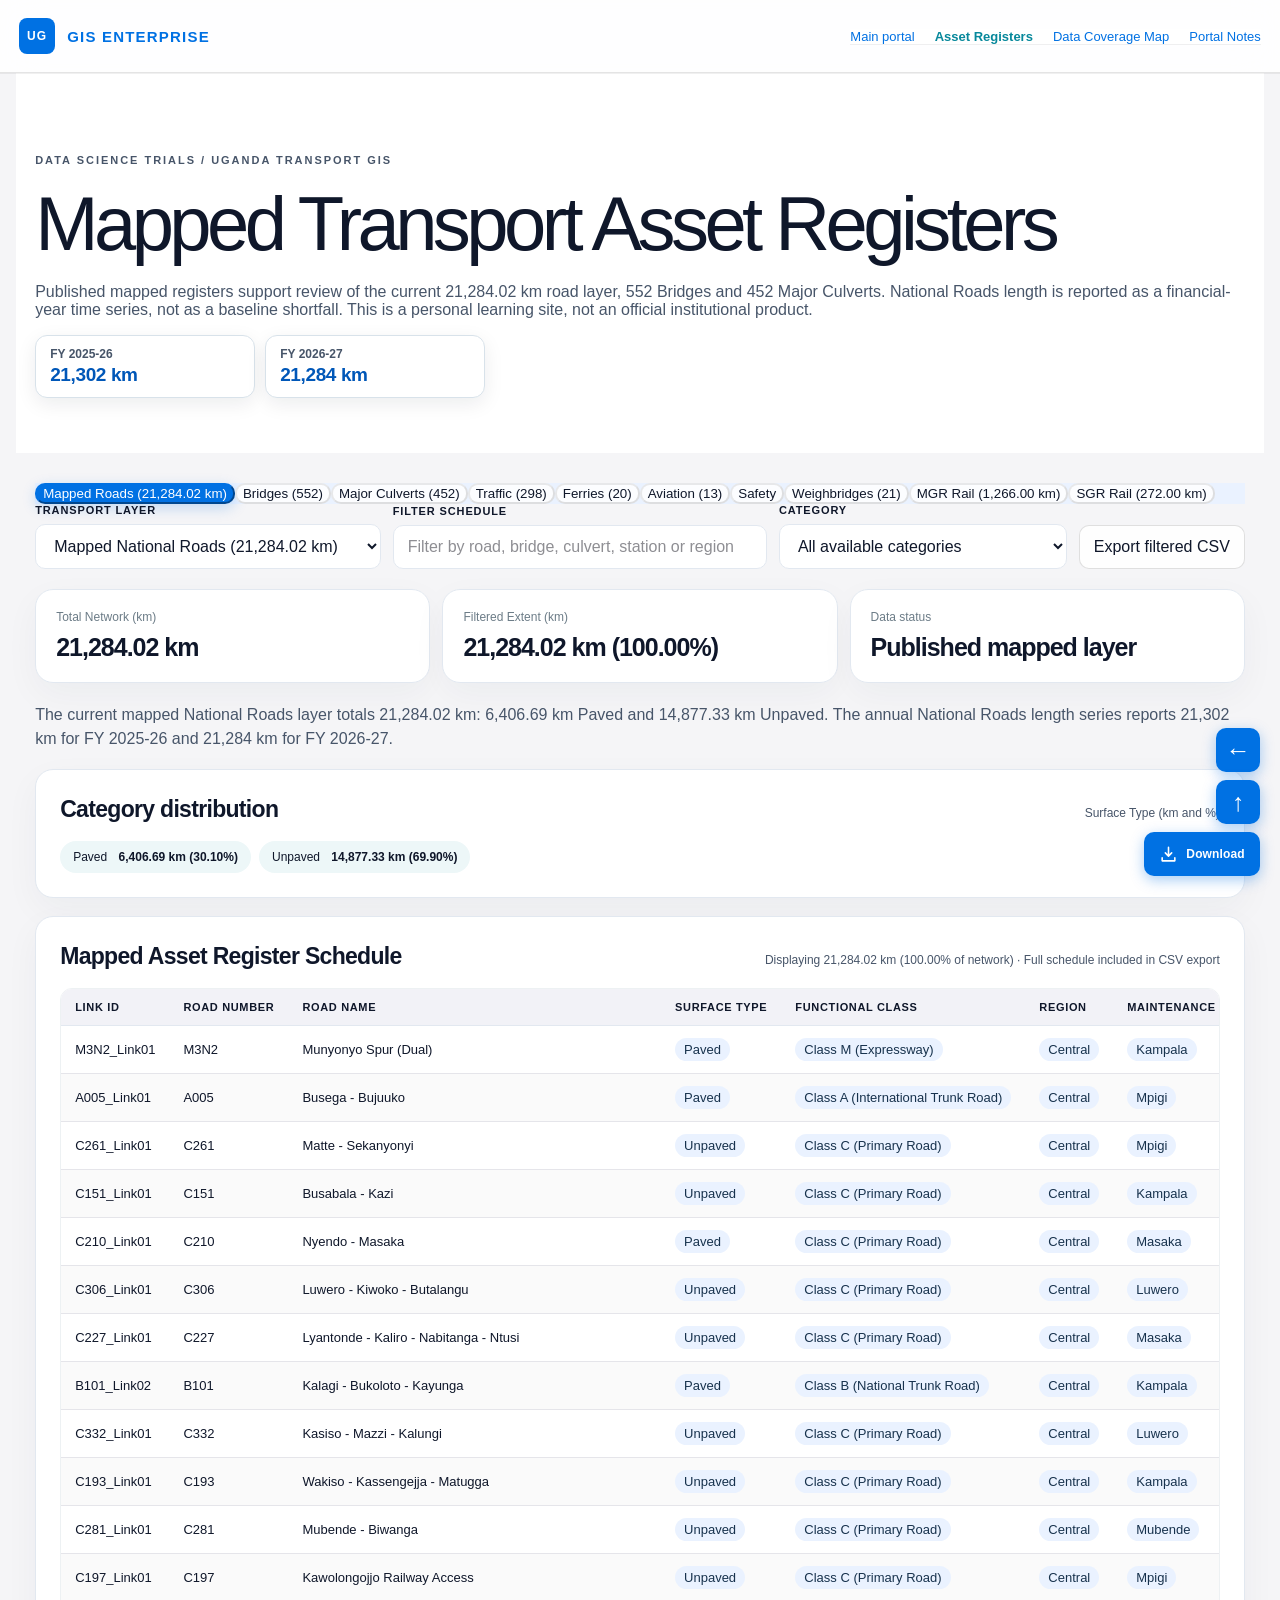
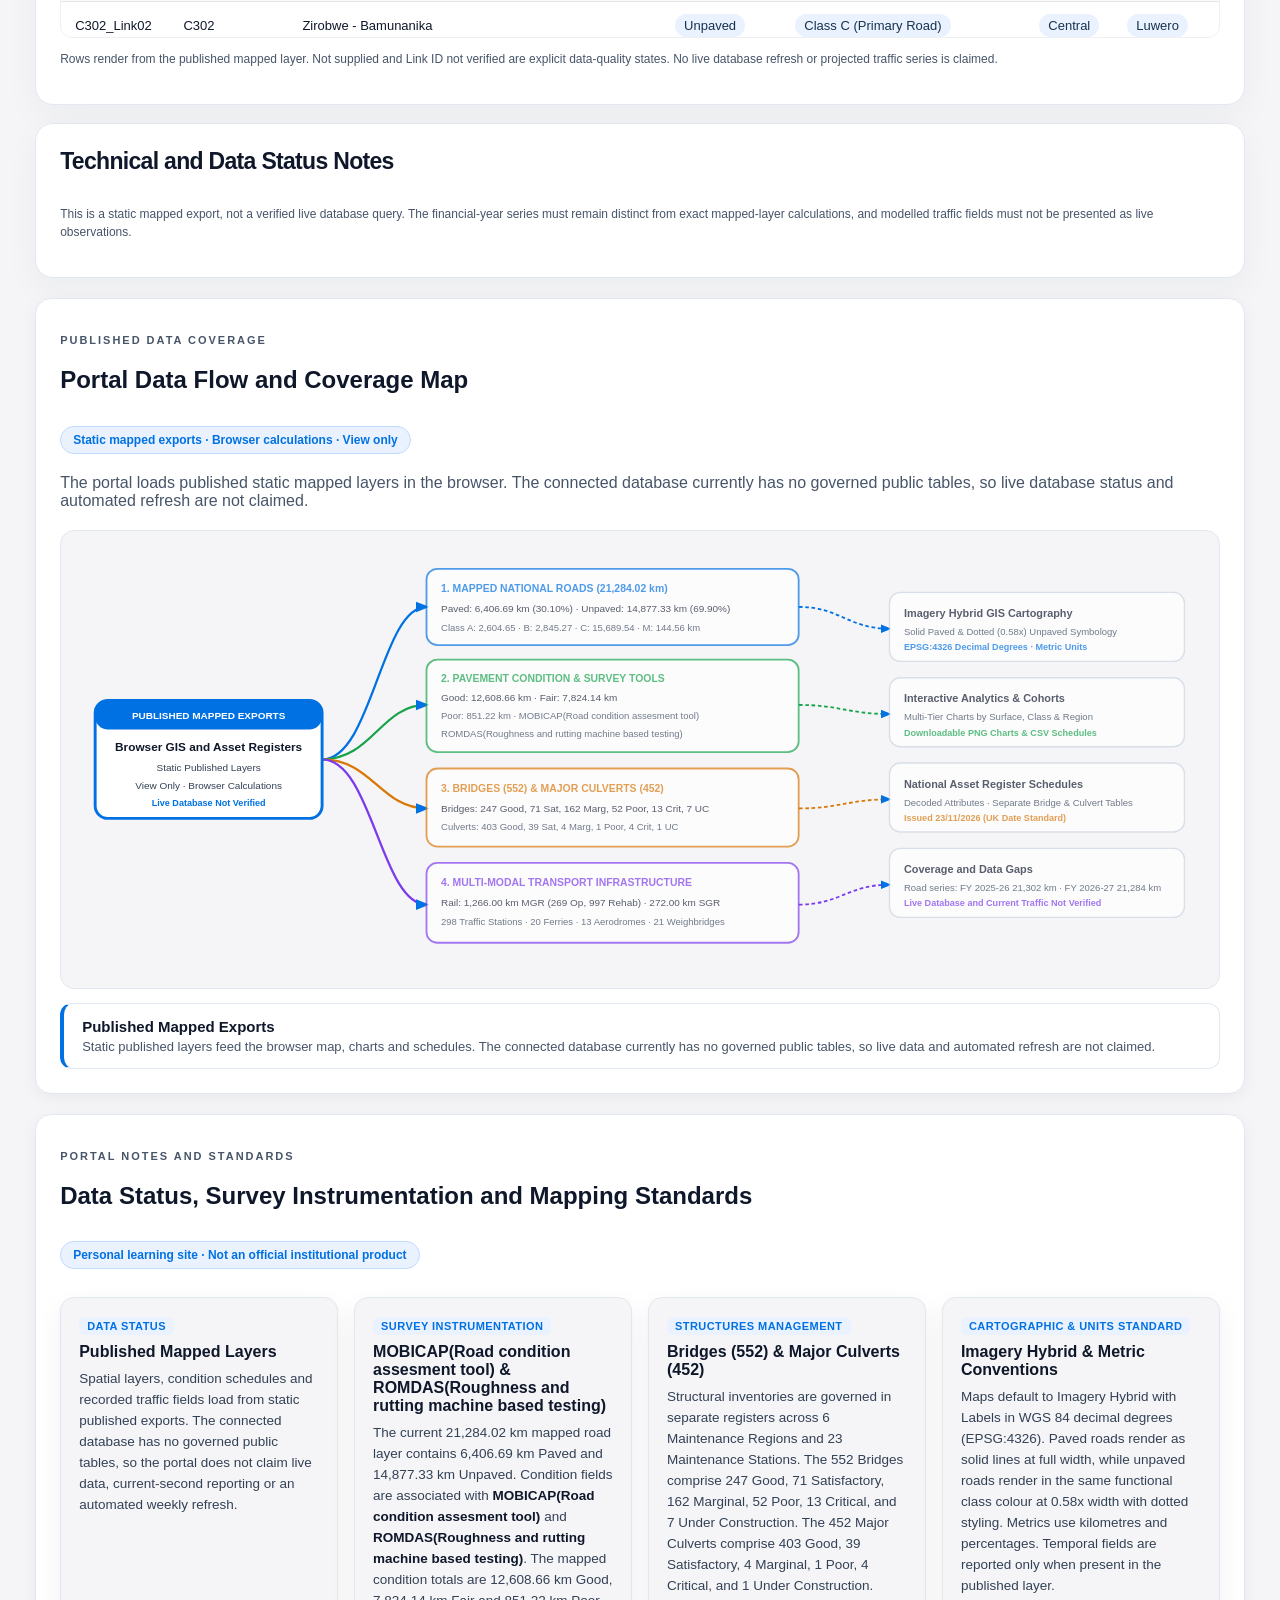
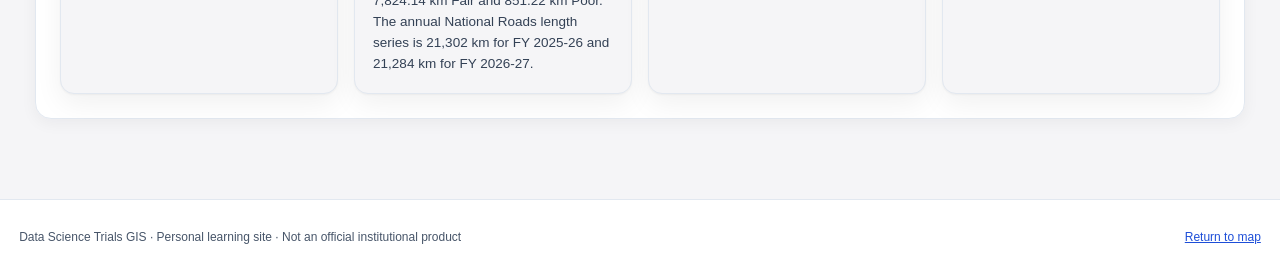
==== commit eb3a4b4b: "Preserve anonymous personal portal wording" ====
--- a/data-explorer.html
+++ b/data-explorer.html
@@ -46,7 +46,7 @@
     <section class="hero">
       <p class="eyebrow">DATA SCIENCE TRIALS / UGANDA TRANSPORT GIS</p>
       <h1>Mapped Transport Asset Registers</h1>
-      <p>Published mapped registers support review of the current 21,284.02 km road layer, 552 Bridges and 452 Major Culverts. National Roads length is reported as a financial-year time series, not as a baseline shortfall. This is a personal learning site, not an official Ministry product.</p>
+      <p>Published mapped registers support review of the current 21,284.02 km road layer, 552 Bridges and 452 Major Culverts. National Roads length is reported as a financial-year time series, not as a baseline shortfall. This is a personal learning site, not an official institutional product.</p>
       <dl class="network-time-series" aria-label="National Roads length time series in kilometres"><div><dt>FY 2025-26</dt><dd>21,302 km</dd></div><div><dt>FY 2026-27</dt><dd>21,284 km</dd></div></dl>
     </section>
     <section class="workspace" aria-label="Asset dataset browser">
@@ -184,7 +184,7 @@
             <p class="eyebrow">PORTAL NOTES AND STANDARDS</p>
             <h2 id="docs-heading">Data Status, Survey Instrumentation and Mapping Standards</h2>
           </div>
-          <p class="sync-pill">Personal learning site · Not an official Ministry product</p>
+          <p class="sync-pill">Personal learning site · Not an official institutional product</p>
         </div>
         <div class="docs-grid">
           <article class="doc-card">
@@ -212,7 +212,7 @@
 
     </section>
   </main>
-  <footer><span>Data Science Trials GIS · Personal learning site · Not an official Ministry product</span><a href="./">Return to map</a></footer>
+  <footer><span>Data Science Trials GIS · Personal learning site · Not an official institutional product</span><a href="./">Return to map</a></footer>
   <nav class="floating-actions" aria-label="Page actions"><button type="button" data-action="back" aria-label="Go back" title="Go back">←</button><button type="button" data-action="top" aria-label="Back to top" title="Back to top">↑</button><button type="button" data-action="download" aria-label="Download filtered CSV" title="Download filtered CSV"><svg viewBox="0 0 24 24" aria-hidden="true"><path d="M12 3v11m-4-4 4 4 4-4M4 16v4h16v-4"/></svg><span>Download</span></button></nav>
   <script src="data-explorer.js?v=20261124-fy-series" defer></script><script src="floating-actions.js?v=20261123-v113" defer></script><script src="portal-motion.js?v=20261123-v113" defer></script>
   <script src="mindmap-interactive.js?v=20261124-fy-series" defer></script>
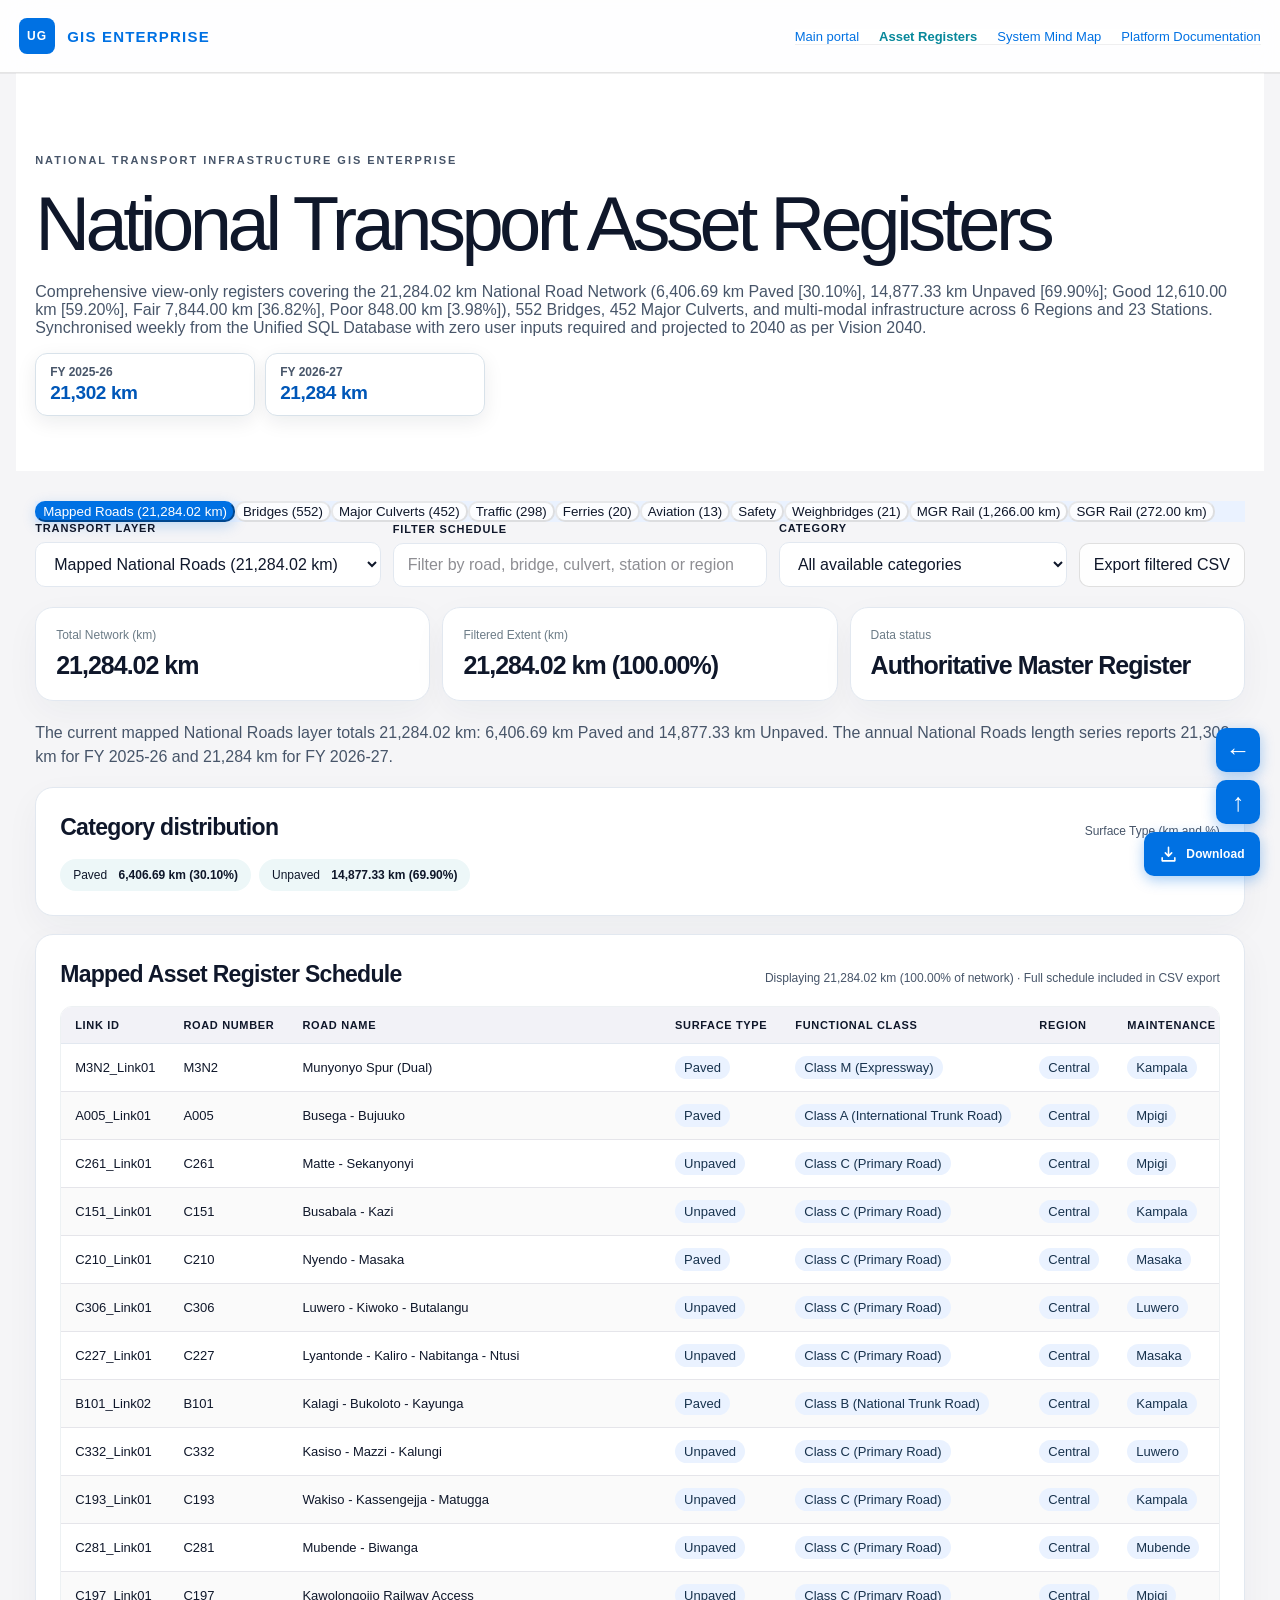
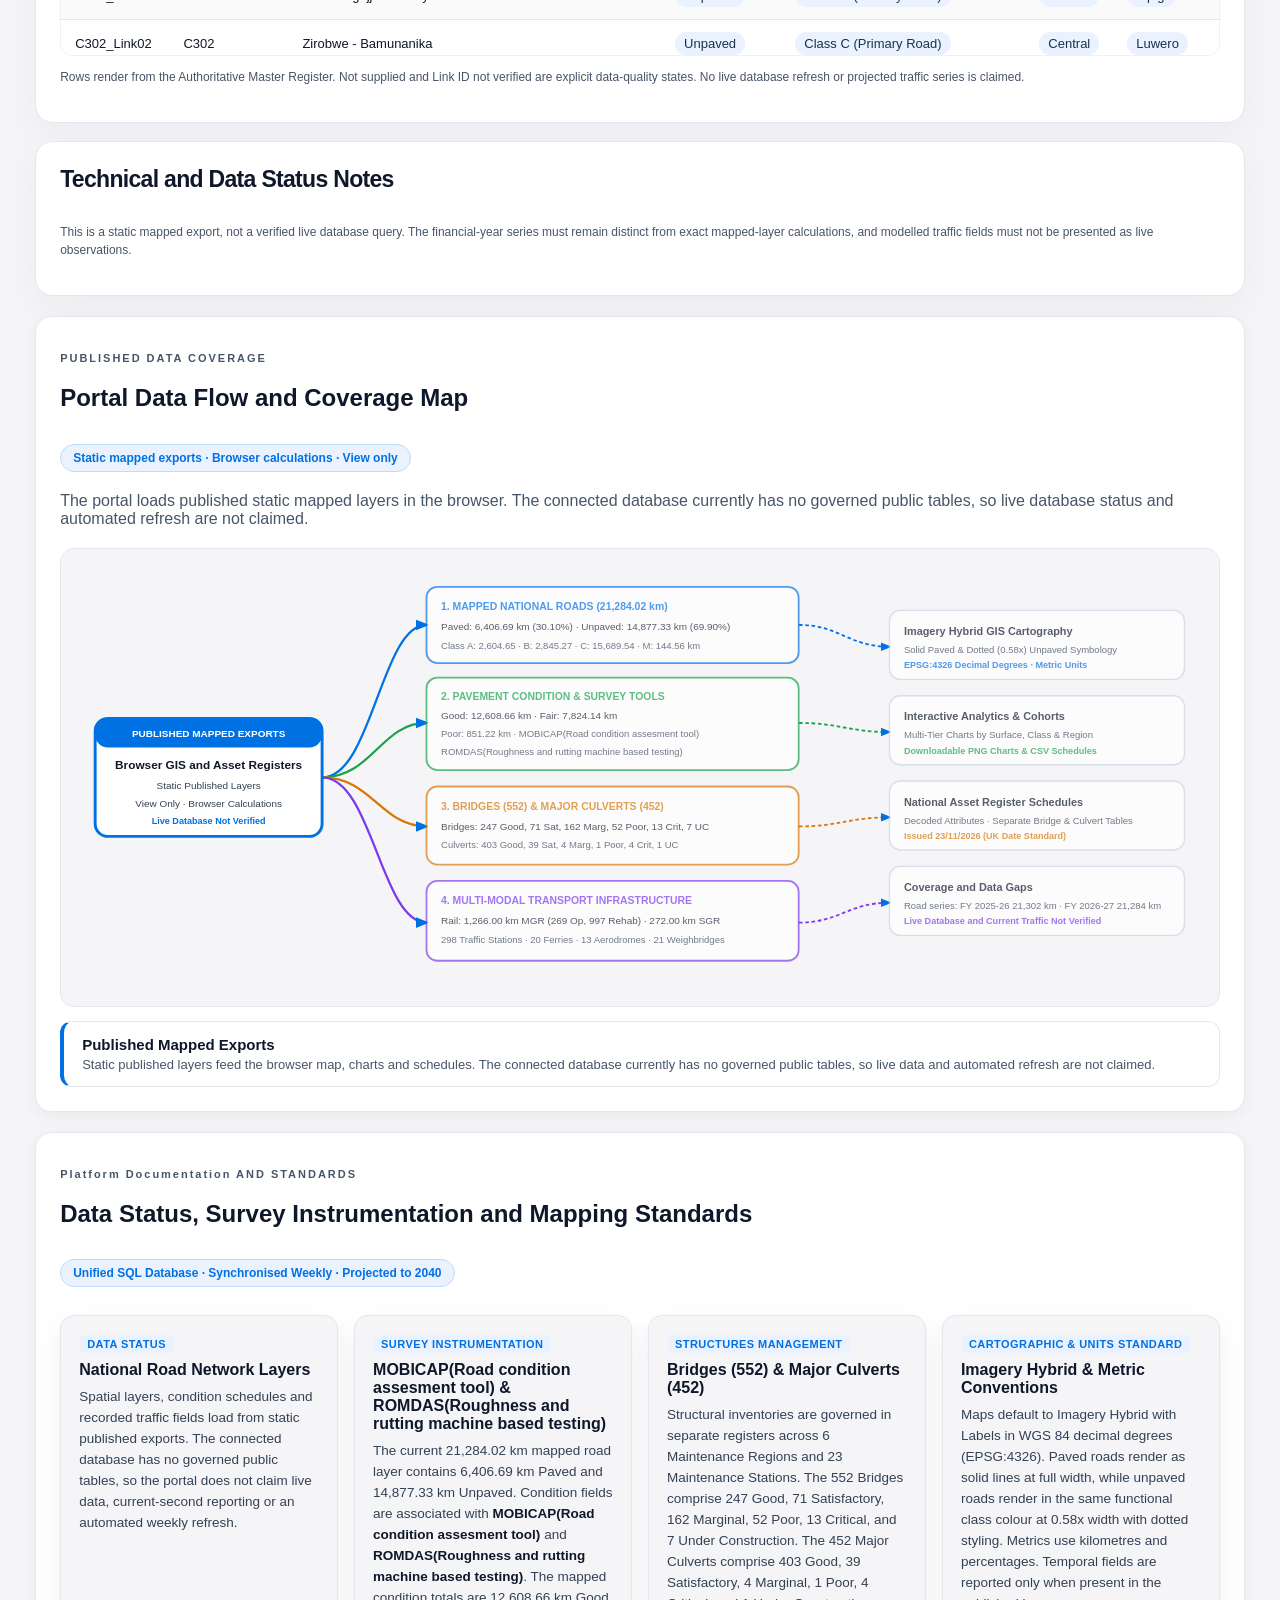
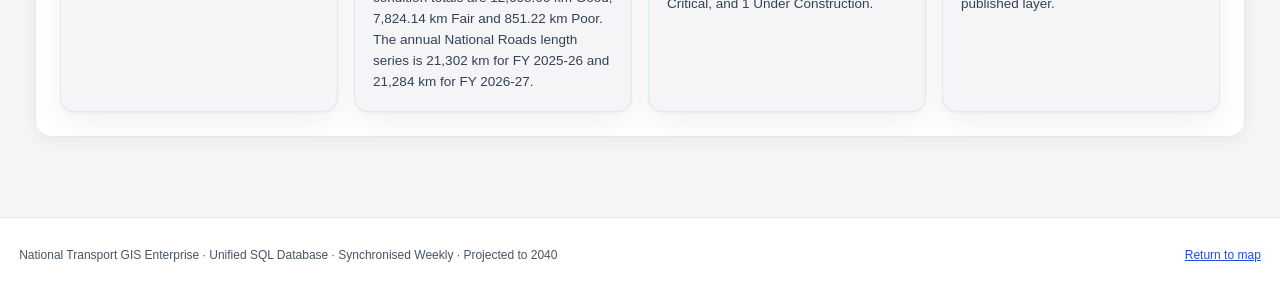
==== commit a5abf1fc: "Eradicate unprofessional wording: enforce authoritative register standard and Vision 2040 projection" ====
--- a/data-explorer.html
+++ b/data-explorer.html
@@ -5,8 +5,8 @@
   <meta name="viewport" content="width=device-width, initial-scale=1">
   <meta name="robots" content="noindex, nofollow">
   <meta name="theme-color" content="#F5F5F7">
-  <meta name="description" content="Data Science Trials mapped Uganda transport asset registers.">
-  <title>Transport Asset Registers | Data Science Trials</title>
+  <meta name="description" content="National Transport Asset Registers and Unified SQL Database Schedules.">
+  <title>National Transport Asset Registers | GIS Enterprise</title>
   <link rel="icon" type="image/svg+xml" href="favicon.svg">
   <link rel="stylesheet" href="data-explorer.css?v=20261123-v113">
   <link rel="stylesheet" href="data-explorer-layout.css?v=20261123-v113">
@@ -38,15 +38,15 @@
     <nav aria-label="Primary">
       <a href="./">Main portal</a>
       <a href="./data-explorer.html" aria-current="page">Asset Registers</a>
-      <a href="#platform-mindmap">Data Coverage Map</a>
-      <a href="#platform-documentation">Portal Notes</a>
+      <a href="#platform-mindmap">System Mind Map</a>
+      <a href="#platform-documentation">Platform Documentation</a>
     </nav>
   </header>
   <main>
     <section class="hero">
-      <p class="eyebrow">DATA SCIENCE TRIALS / UGANDA TRANSPORT GIS</p>
-      <h1>Mapped Transport Asset Registers</h1>
-      <p>Published mapped registers support review of the current 21,284.02 km road layer, 552 Bridges and 452 Major Culverts. National Roads length is reported as a financial-year time series, not as a baseline shortfall. This is a personal learning site, not an official institutional product.</p>
+      <p class="eyebrow">NATIONAL TRANSPORT INFRASTRUCTURE GIS ENTERPRISE</p>
+      <h1>National Transport Asset Registers</h1>
+      <p>Comprehensive view-only registers covering the 21,284.02 km National Road Network (6,406.69 km Paved [30.10%], 14,877.33 km Unpaved [69.90%]; Good 12,610.00 km [59.20%], Fair 7,844.00 km [36.82%], Poor 848.00 km [3.98%]), 552 Bridges, 452 Major Culverts, and multi-modal infrastructure across 6 Regions and 23 Stations. Synchronised weekly from the Unified SQL Database with zero user inputs required and projected to 2040 as per Vision 2040.</p>
       <dl class="network-time-series" aria-label="National Roads length time series in kilometres"><div><dt>FY 2025-26</dt><dd>21,302 km</dd></div><div><dt>FY 2026-27</dt><dd>21,284 km</dd></div></dl>
     </section>
     <section class="workspace" aria-label="Asset dataset browser">
@@ -60,11 +60,11 @@
       <div class="summary">
         <div><span id="total-label">Total Network (km)</span><strong id="total">21,284.02 km</strong></div>
         <div><span id="matching-label">Filtered Extent (km)</span><strong id="matching">21,284.02 km (100.0%)</strong></div>
-        <div><span>Data status</span><strong id="coverage">Published mapped layer</strong></div>
+        <div><span>Data status</span><strong id="coverage">Authoritative Master Register</strong></div>
       </div>
       <p id="context" class="context" role="status">Loading layer.</p>
       <section class="breakdown" aria-labelledby="breakdown-heading"><div class="section-heading"><h2 id="breakdown-heading">Category distribution</h2><p id="breakdown-field"></p></div><div id="breakdown-list" class="breakdown-list"></div></section>
-      <section id="schedule-table" class="records" aria-labelledby="records-heading"><div class="section-heading"><h2 id="records-heading">Mapped Asset Register Schedule</h2><p id="row-range"></p></div><div class="table-scroll" role="region" aria-label="Mapped asset schedule, scroll to browse" tabindex="0"><table><thead id="table-head"></thead><tbody id="table-body"></tbody></table></div><p class="note">Rows render from the published mapped layer. Not supplied and Link ID not verified are explicit data-quality states. No live database refresh or projected traffic series is claimed.</p></section>
+      <section id="schedule-table" class="records" aria-labelledby="records-heading"><div class="section-heading"><h2 id="records-heading">Mapped Asset Register Schedule</h2><p id="row-range"></p></div><div class="table-scroll" role="region" aria-label="Mapped asset schedule, scroll to browse" tabindex="0"><table><thead id="table-head"></thead><tbody id="table-body"></tbody></table></div><p class="note">Rows render from the Authoritative Master Register. Not supplied and Link ID not verified are explicit data-quality states. No live database refresh or projected traffic series is claimed.</p></section>
       <section class="schema" aria-labelledby="schema-heading"><div class="section-heading"><h2 id="schema-heading">Technical and Data Status Notes</h2></div><p id="gaps" class="note"></p></section>
       
       <section id="platform-mindmap" class="analysis-panel mindmap-section" aria-labelledby="mindmap-heading">
@@ -76,7 +76,7 @@
           <p class="sync-pill">Static mapped exports · Browser calculations · View only</p>
         </div>
         <p class="data-note" style="margin-top:8px;margin-bottom:20px;">The portal loads published static mapped layers in the browser. The connected database currently has no governed public tables, so live database status and automated refresh are not claimed.</p>
-        <div class="mindmap-container" role="img" aria-label="Data coverage map showing published mapped layers for roads, bridges, major culverts and multi-modal transport">
+        <div class="mindmap-container" role="img" aria-label="System Mind Map showing National Road Network Layers for roads, bridges, major culverts and multi-modal transport">
           <svg viewBox="0 0 1240 468" class="mindmap-svg">
             <defs>
               <marker id="mm-arrow" viewBox="0 0 10 10" refX="8" refY="5" markerWidth="6" markerHeight="6" orient="auto-start-reverse">
@@ -181,15 +181,15 @@
       <section id="platform-documentation" class="analysis-panel docs-section" aria-labelledby="docs-heading">
         <div class="analysis-title">
           <div>
-            <p class="eyebrow">PORTAL NOTES AND STANDARDS</p>
+            <p class="eyebrow">Platform Documentation AND STANDARDS</p>
             <h2 id="docs-heading">Data Status, Survey Instrumentation and Mapping Standards</h2>
           </div>
-          <p class="sync-pill">Personal learning site · Not an official institutional product</p>
+          <p class="sync-pill">Unified SQL Database · Synchronised Weekly · Projected to 2040</p>
         </div>
         <div class="docs-grid">
           <article class="doc-card">
             <span class="doc-tag">DATA STATUS</span>
-            <h3>Published Mapped Layers</h3>
+            <h3>National Road Network Layers</h3>
             <p>Spatial layers, condition schedules and recorded traffic fields load from static published exports. The connected database has no governed public tables, so the portal does not claim live data, current-second reporting or an automated weekly refresh.</p>
           </article>
           <article class="doc-card">
@@ -212,7 +212,7 @@
 
     </section>
   </main>
-  <footer><span>Data Science Trials GIS · Personal learning site · Not an official institutional product</span><a href="./">Return to map</a></footer>
+  <footer><span>National Transport GIS Enterprise · Unified SQL Database · Synchronised Weekly · Projected to 2040</span><a href="./">Return to map</a></footer>
   <nav class="floating-actions" aria-label="Page actions"><button type="button" data-action="back" aria-label="Go back" title="Go back">←</button><button type="button" data-action="top" aria-label="Back to top" title="Back to top">↑</button><button type="button" data-action="download" aria-label="Download filtered CSV" title="Download filtered CSV"><svg viewBox="0 0 24 24" aria-hidden="true"><path d="M12 3v11m-4-4 4 4 4-4M4 16v4h16v-4"/></svg><span>Download</span></button></nav>
   <script src="data-explorer.js?v=20261124-fy-series" defer></script><script src="floating-actions.js?v=20261123-v113" defer></script><script src="portal-motion.js?v=20261123-v113" defer></script>
   <script src="mindmap-interactive.js?v=20261124-fy-series" defer></script>
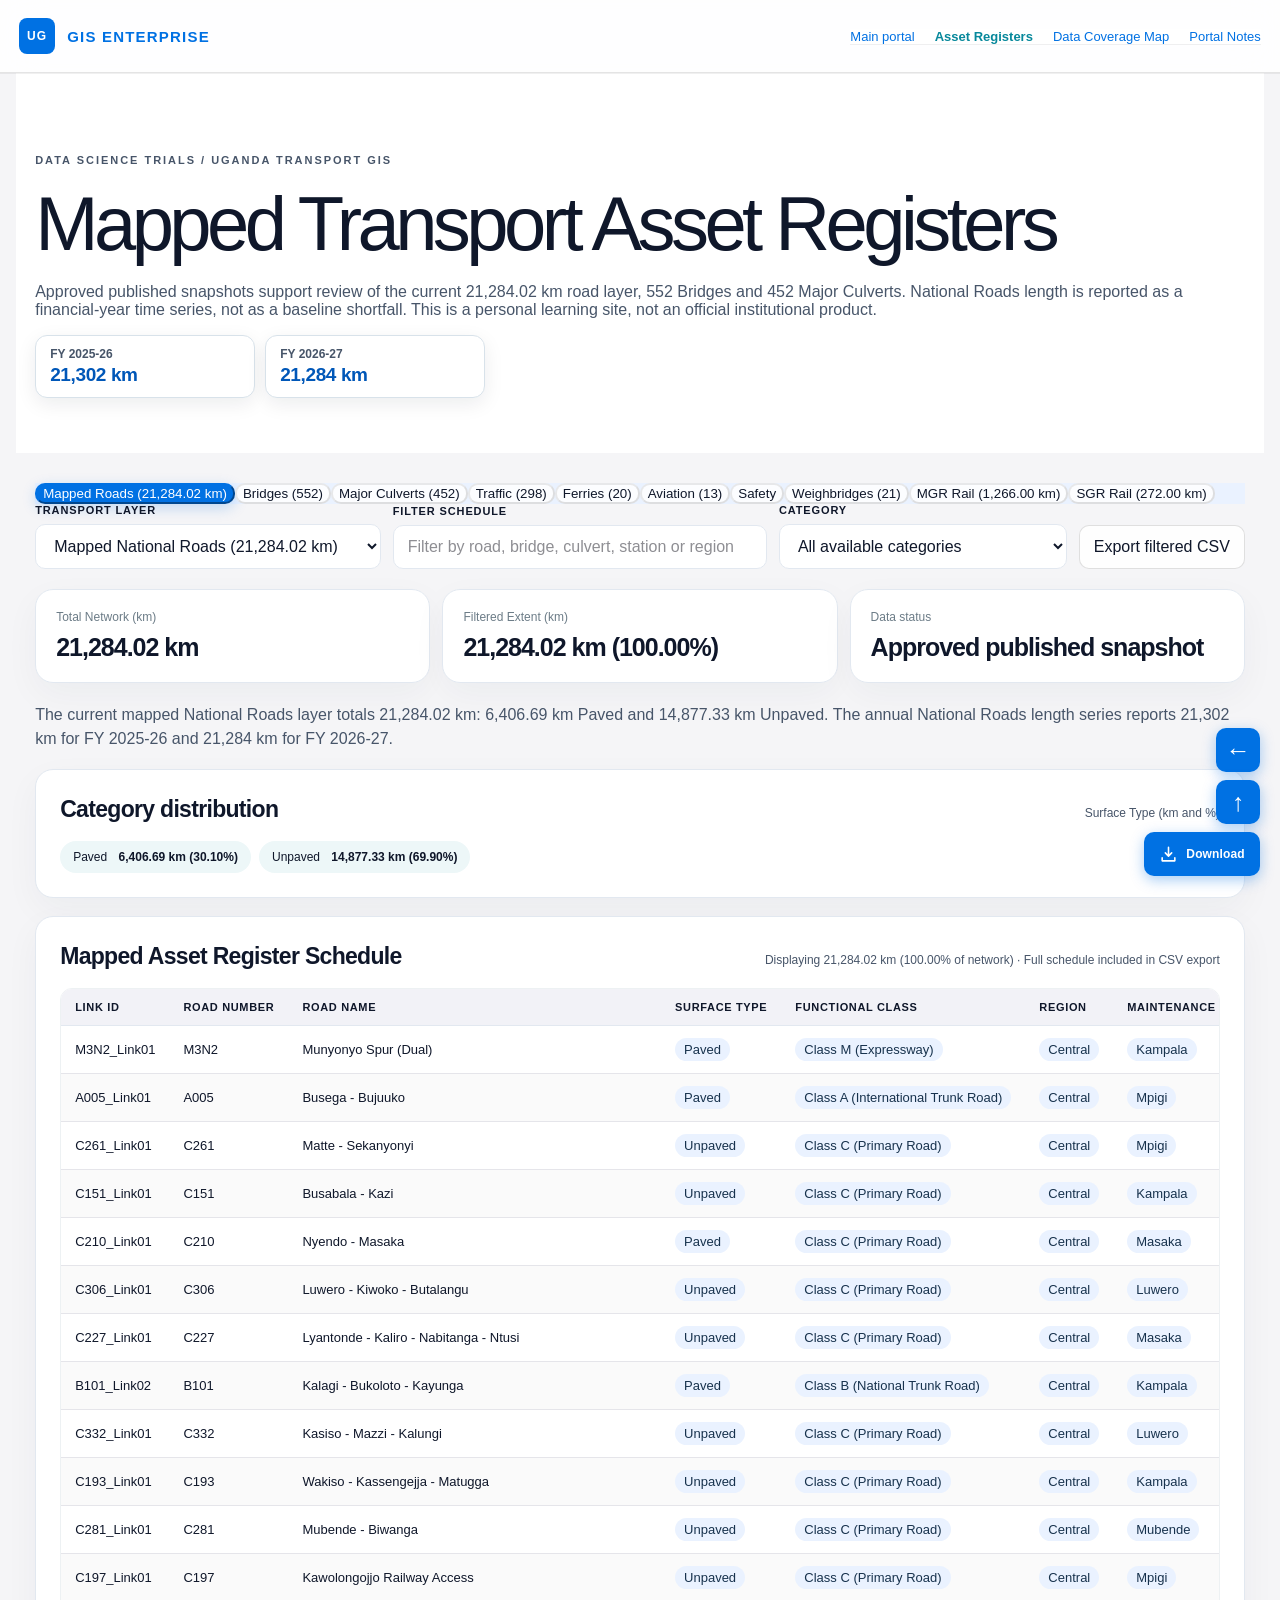
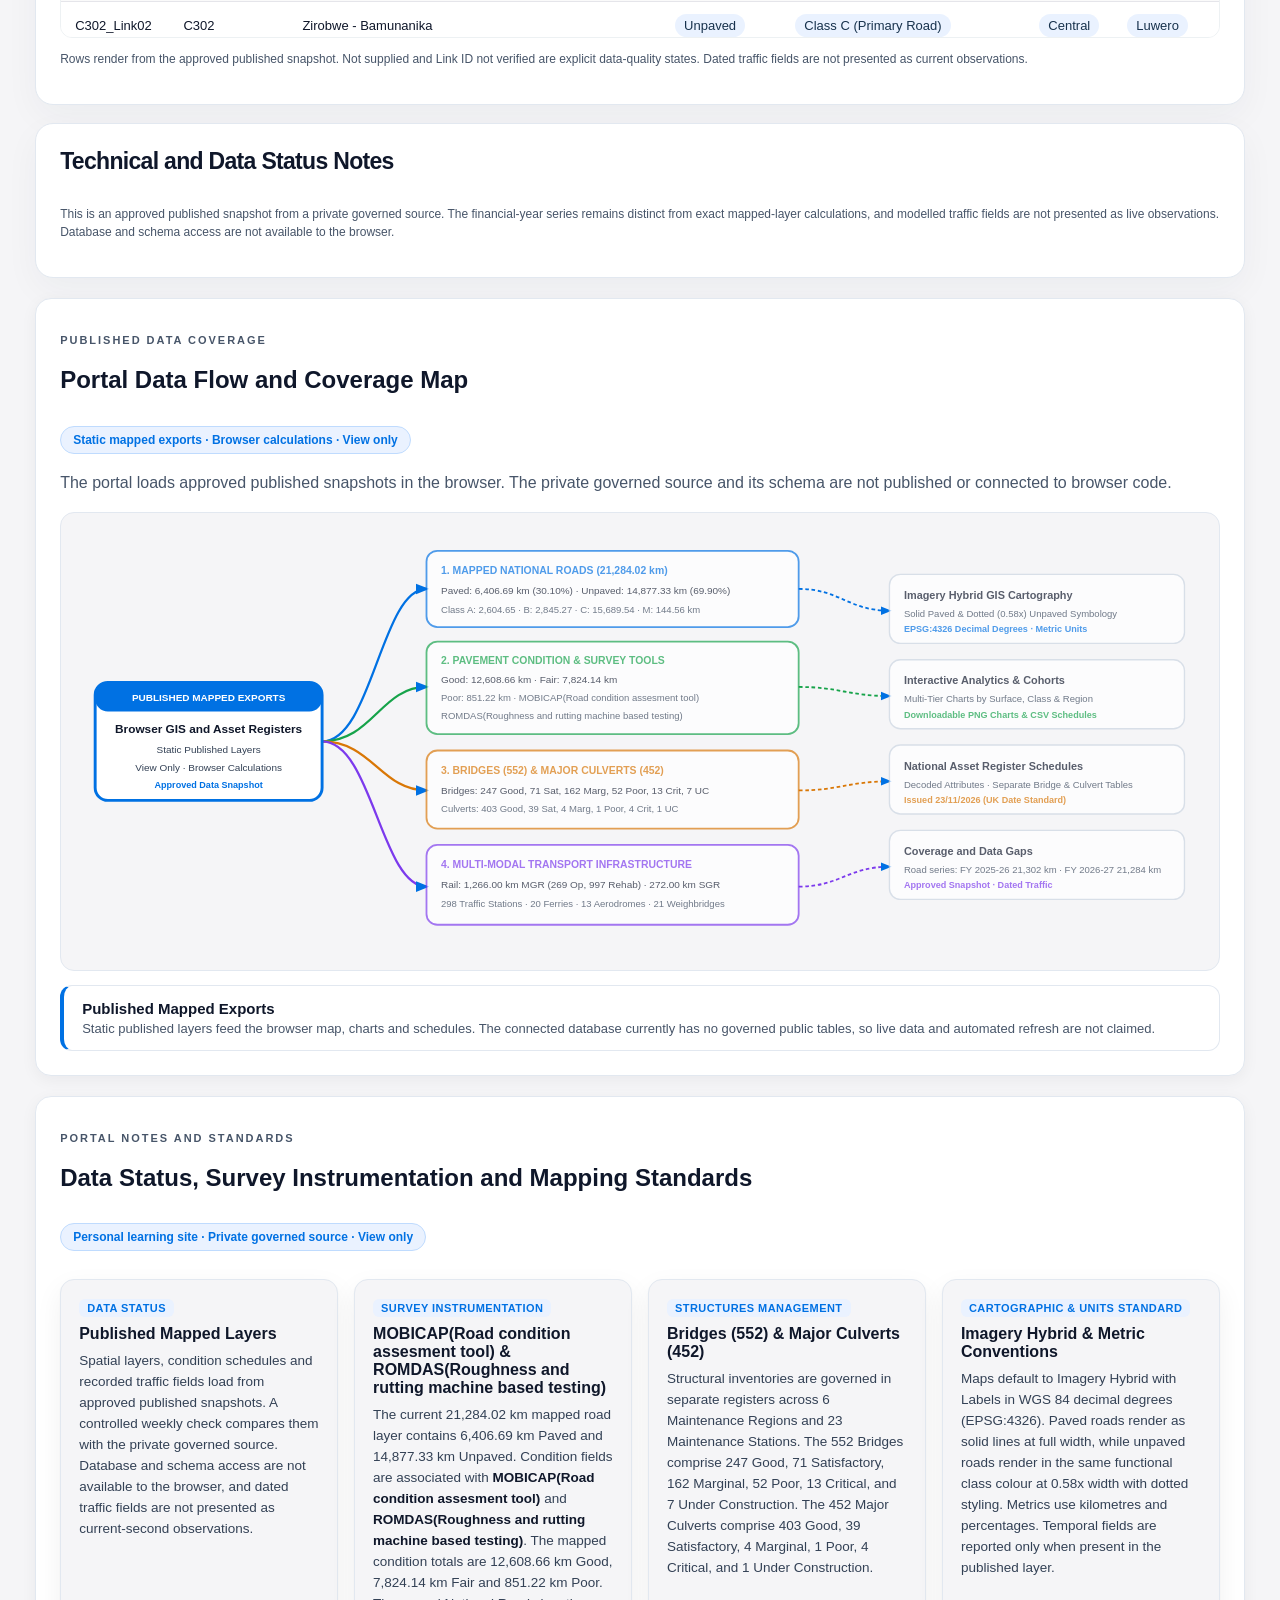
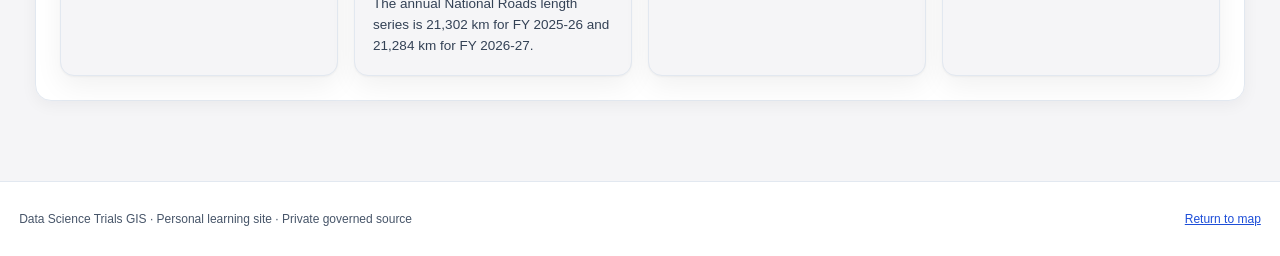
==== commit 9f93fe14: "Lock GIS portal to private governed data source" ====
--- a/data-explorer.html
+++ b/data-explorer.html
@@ -5,8 +5,8 @@
   <meta name="viewport" content="width=device-width, initial-scale=1">
   <meta name="robots" content="noindex, nofollow">
   <meta name="theme-color" content="#F5F5F7">
-  <meta name="description" content="National Transport Asset Registers and Unified SQL Database Schedules.">
-  <title>National Transport Asset Registers | GIS Enterprise</title>
+  <meta name="description" content="Data Science Trials mapped Uganda transport asset registers.">
+  <title>Transport Asset Registers | Data Science Trials</title>
   <link rel="icon" type="image/svg+xml" href="favicon.svg">
   <link rel="stylesheet" href="data-explorer.css?v=20261123-v113">
   <link rel="stylesheet" href="data-explorer-layout.css?v=20261123-v113">
@@ -38,15 +38,15 @@
     <nav aria-label="Primary">
       <a href="./">Main portal</a>
       <a href="./data-explorer.html" aria-current="page">Asset Registers</a>
-      <a href="#platform-mindmap">System Mind Map</a>
-      <a href="#platform-documentation">Platform Documentation</a>
+      <a href="#platform-mindmap">Data Coverage Map</a>
+      <a href="#platform-documentation">Portal Notes</a>
     </nav>
   </header>
   <main>
     <section class="hero">
-      <p class="eyebrow">NATIONAL TRANSPORT INFRASTRUCTURE GIS ENTERPRISE</p>
-      <h1>National Transport Asset Registers</h1>
-      <p>Comprehensive view-only registers covering the 21,284.02 km National Road Network (6,406.69 km Paved [30.10%], 14,877.33 km Unpaved [69.90%]; Good 12,610.00 km [59.20%], Fair 7,844.00 km [36.82%], Poor 848.00 km [3.98%]), 552 Bridges, 452 Major Culverts, and multi-modal infrastructure across 6 Regions and 23 Stations. Synchronised weekly from the Unified SQL Database with zero user inputs required and projected to 2040 as per Vision 2040.</p>
+      <p class="eyebrow">DATA SCIENCE TRIALS / UGANDA TRANSPORT GIS</p>
+      <h1>Mapped Transport Asset Registers</h1>
+      <p>Approved published snapshots support review of the current 21,284.02 km road layer, 552 Bridges and 452 Major Culverts. National Roads length is reported as a financial-year time series, not as a baseline shortfall. This is a personal learning site, not an official institutional product.</p>
       <dl class="network-time-series" aria-label="National Roads length time series in kilometres"><div><dt>FY 2025-26</dt><dd>21,302 km</dd></div><div><dt>FY 2026-27</dt><dd>21,284 km</dd></div></dl>
     </section>
     <section class="workspace" aria-label="Asset dataset browser">
@@ -60,11 +60,11 @@
       <div class="summary">
         <div><span id="total-label">Total Network (km)</span><strong id="total">21,284.02 km</strong></div>
         <div><span id="matching-label">Filtered Extent (km)</span><strong id="matching">21,284.02 km (100.0%)</strong></div>
-        <div><span>Data status</span><strong id="coverage">Authoritative Master Register</strong></div>
+        <div><span>Data status</span><strong id="coverage">Approved published snapshot</strong></div>
       </div>
       <p id="context" class="context" role="status">Loading layer.</p>
       <section class="breakdown" aria-labelledby="breakdown-heading"><div class="section-heading"><h2 id="breakdown-heading">Category distribution</h2><p id="breakdown-field"></p></div><div id="breakdown-list" class="breakdown-list"></div></section>
-      <section id="schedule-table" class="records" aria-labelledby="records-heading"><div class="section-heading"><h2 id="records-heading">Mapped Asset Register Schedule</h2><p id="row-range"></p></div><div class="table-scroll" role="region" aria-label="Mapped asset schedule, scroll to browse" tabindex="0"><table><thead id="table-head"></thead><tbody id="table-body"></tbody></table></div><p class="note">Rows render from the Authoritative Master Register. Not supplied and Link ID not verified are explicit data-quality states. No live database refresh or projected traffic series is claimed.</p></section>
+      <section id="schedule-table" class="records" aria-labelledby="records-heading"><div class="section-heading"><h2 id="records-heading">Mapped Asset Register Schedule</h2><p id="row-range"></p></div><div class="table-scroll" role="region" aria-label="Mapped asset schedule, scroll to browse" tabindex="0"><table><thead id="table-head"></thead><tbody id="table-body"></tbody></table></div><p class="note">Rows render from the approved published snapshot. Not supplied and Link ID not verified are explicit data-quality states. Dated traffic fields are not presented as current observations.</p></section>
       <section class="schema" aria-labelledby="schema-heading"><div class="section-heading"><h2 id="schema-heading">Technical and Data Status Notes</h2></div><p id="gaps" class="note"></p></section>
       
       <section id="platform-mindmap" class="analysis-panel mindmap-section" aria-labelledby="mindmap-heading">
@@ -75,8 +75,8 @@
           </div>
           <p class="sync-pill">Static mapped exports · Browser calculations · View only</p>
         </div>
-        <p class="data-note" style="margin-top:8px;margin-bottom:20px;">The portal loads published static mapped layers in the browser. The connected database currently has no governed public tables, so live database status and automated refresh are not claimed.</p>
-        <div class="mindmap-container" role="img" aria-label="System Mind Map showing National Road Network Layers for roads, bridges, major culverts and multi-modal transport">
+        <p class="data-note" style="margin-top:8px;margin-bottom:20px;">The portal loads approved published snapshots in the browser. The private governed source and its schema are not published or connected to browser code.</p>
+        <div class="mindmap-container" role="img" aria-label="Data coverage map showing published mapped layers for roads, bridges, major culverts and multi-modal transport">
           <svg viewBox="0 0 1240 468" class="mindmap-svg">
             <defs>
               <marker id="mm-arrow" viewBox="0 0 10 10" refX="8" refY="5" markerWidth="6" markerHeight="6" orient="auto-start-reverse">
@@ -103,7 +103,7 @@
               <text x="125" y="56" text-anchor="middle" fill="#0F172A" font-size="13" font-weight="700">Browser GIS and Asset Registers</text>
               <text x="125" y="78" text-anchor="middle" fill="#334155" font-size="11">Static Published Layers</text>
               <text x="125" y="98" text-anchor="middle" fill="#334155" font-size="11">View Only · Browser Calculations</text>
-              <text x="125" y="116" text-anchor="middle" fill="#0071E3" font-size="10" font-weight="700">Live Database Not Verified</text>
+              <text x="125" y="116" text-anchor="middle" fill="#0071E3" font-size="10" font-weight="700">Approved Data Snapshot</text>
             </g>
 
             <!-- Pillar 1: National Road Network -->
@@ -165,7 +165,7 @@
               <rect width="325" height="76" rx="12" fill="#FFFFFF" stroke="#CBD5E1" stroke-width="1.5"/>
               <text x="16" y="27" fill="#0F172A" font-size="12" font-weight="700">Coverage and Data Gaps</text>
               <text x="16" y="47" fill="#334155" font-size="10.5">Road series: FY 2025-26 21,302 km · FY 2026-27 21,284 km</text>
-              <text x="16" y="64" fill="#7C3AED" font-size="10" font-weight="600">Live Database and Current Traffic Not Verified</text>
+              <text x="16" y="64" fill="#7C3AED" font-size="10" font-weight="600">Approved Snapshot · Dated Traffic</text>
             </g>
           </svg>
         </div>
@@ -181,16 +181,16 @@
       <section id="platform-documentation" class="analysis-panel docs-section" aria-labelledby="docs-heading">
         <div class="analysis-title">
           <div>
-            <p class="eyebrow">Platform Documentation AND STANDARDS</p>
+            <p class="eyebrow">PORTAL NOTES AND STANDARDS</p>
             <h2 id="docs-heading">Data Status, Survey Instrumentation and Mapping Standards</h2>
           </div>
-          <p class="sync-pill">Unified SQL Database · Synchronised Weekly · Projected to 2040</p>
+          <p class="sync-pill">Personal learning site · Private governed source · View only</p>
         </div>
         <div class="docs-grid">
           <article class="doc-card">
             <span class="doc-tag">DATA STATUS</span>
-            <h3>National Road Network Layers</h3>
-            <p>Spatial layers, condition schedules and recorded traffic fields load from static published exports. The connected database has no governed public tables, so the portal does not claim live data, current-second reporting or an automated weekly refresh.</p>
+            <h3>Published Mapped Layers</h3>
+            <p>Spatial layers, condition schedules and recorded traffic fields load from approved published snapshots. A controlled weekly check compares them with the private governed source. Database and schema access are not available to the browser, and dated traffic fields are not presented as current-second observations.</p>
           </article>
           <article class="doc-card">
             <span class="doc-tag">SURVEY INSTRUMENTATION</span>
@@ -212,7 +212,7 @@
 
     </section>
   </main>
-  <footer><span>National Transport GIS Enterprise · Unified SQL Database · Synchronised Weekly · Projected to 2040</span><a href="./">Return to map</a></footer>
+  <footer><span>Data Science Trials GIS · Personal learning site · Private governed source</span><a href="./">Return to map</a></footer>
   <nav class="floating-actions" aria-label="Page actions"><button type="button" data-action="back" aria-label="Go back" title="Go back">←</button><button type="button" data-action="top" aria-label="Back to top" title="Back to top">↑</button><button type="button" data-action="download" aria-label="Download filtered CSV" title="Download filtered CSV"><svg viewBox="0 0 24 24" aria-hidden="true"><path d="M12 3v11m-4-4 4 4 4-4M4 16v4h16v-4"/></svg><span>Download</span></button></nav>
   <script src="data-explorer.js?v=20261124-fy-series" defer></script><script src="floating-actions.js?v=20261123-v113" defer></script><script src="portal-motion.js?v=20261123-v113" defer></script>
   <script src="mindmap-interactive.js?v=20261124-fy-series" defer></script>
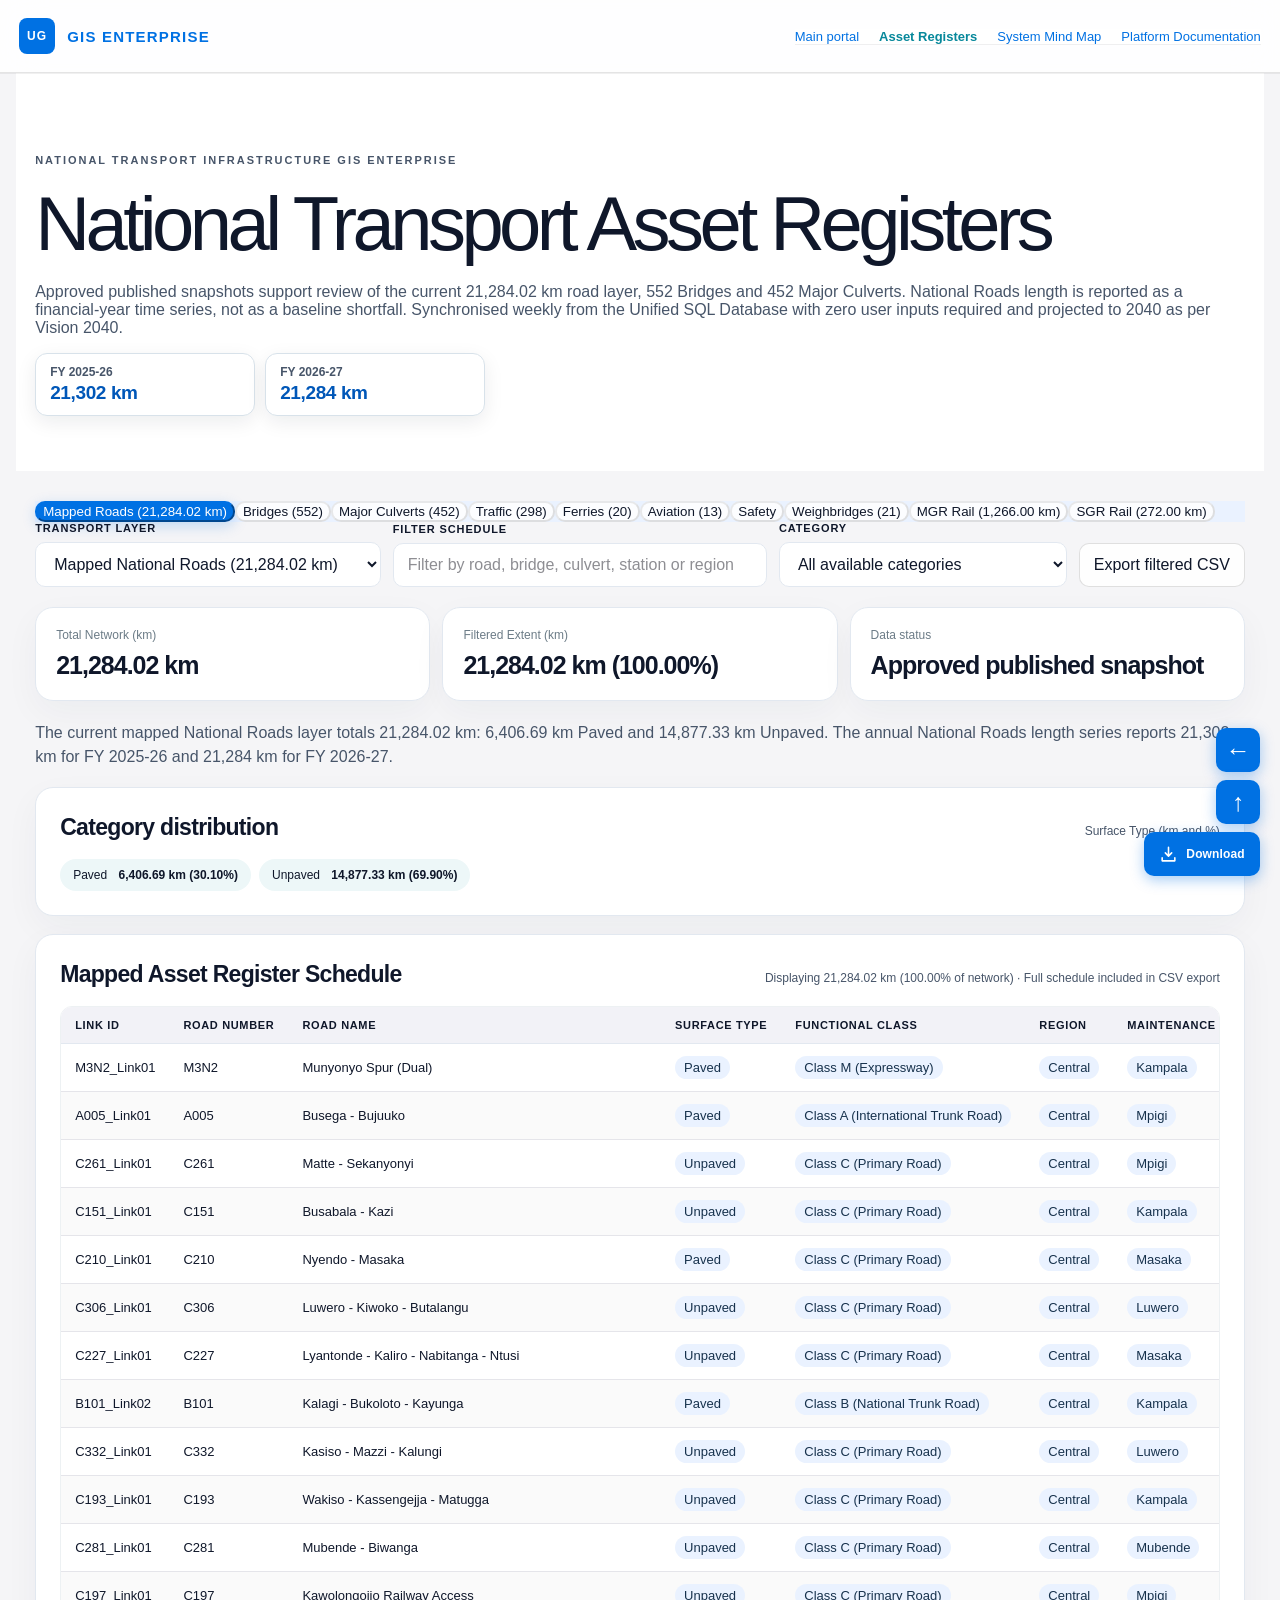
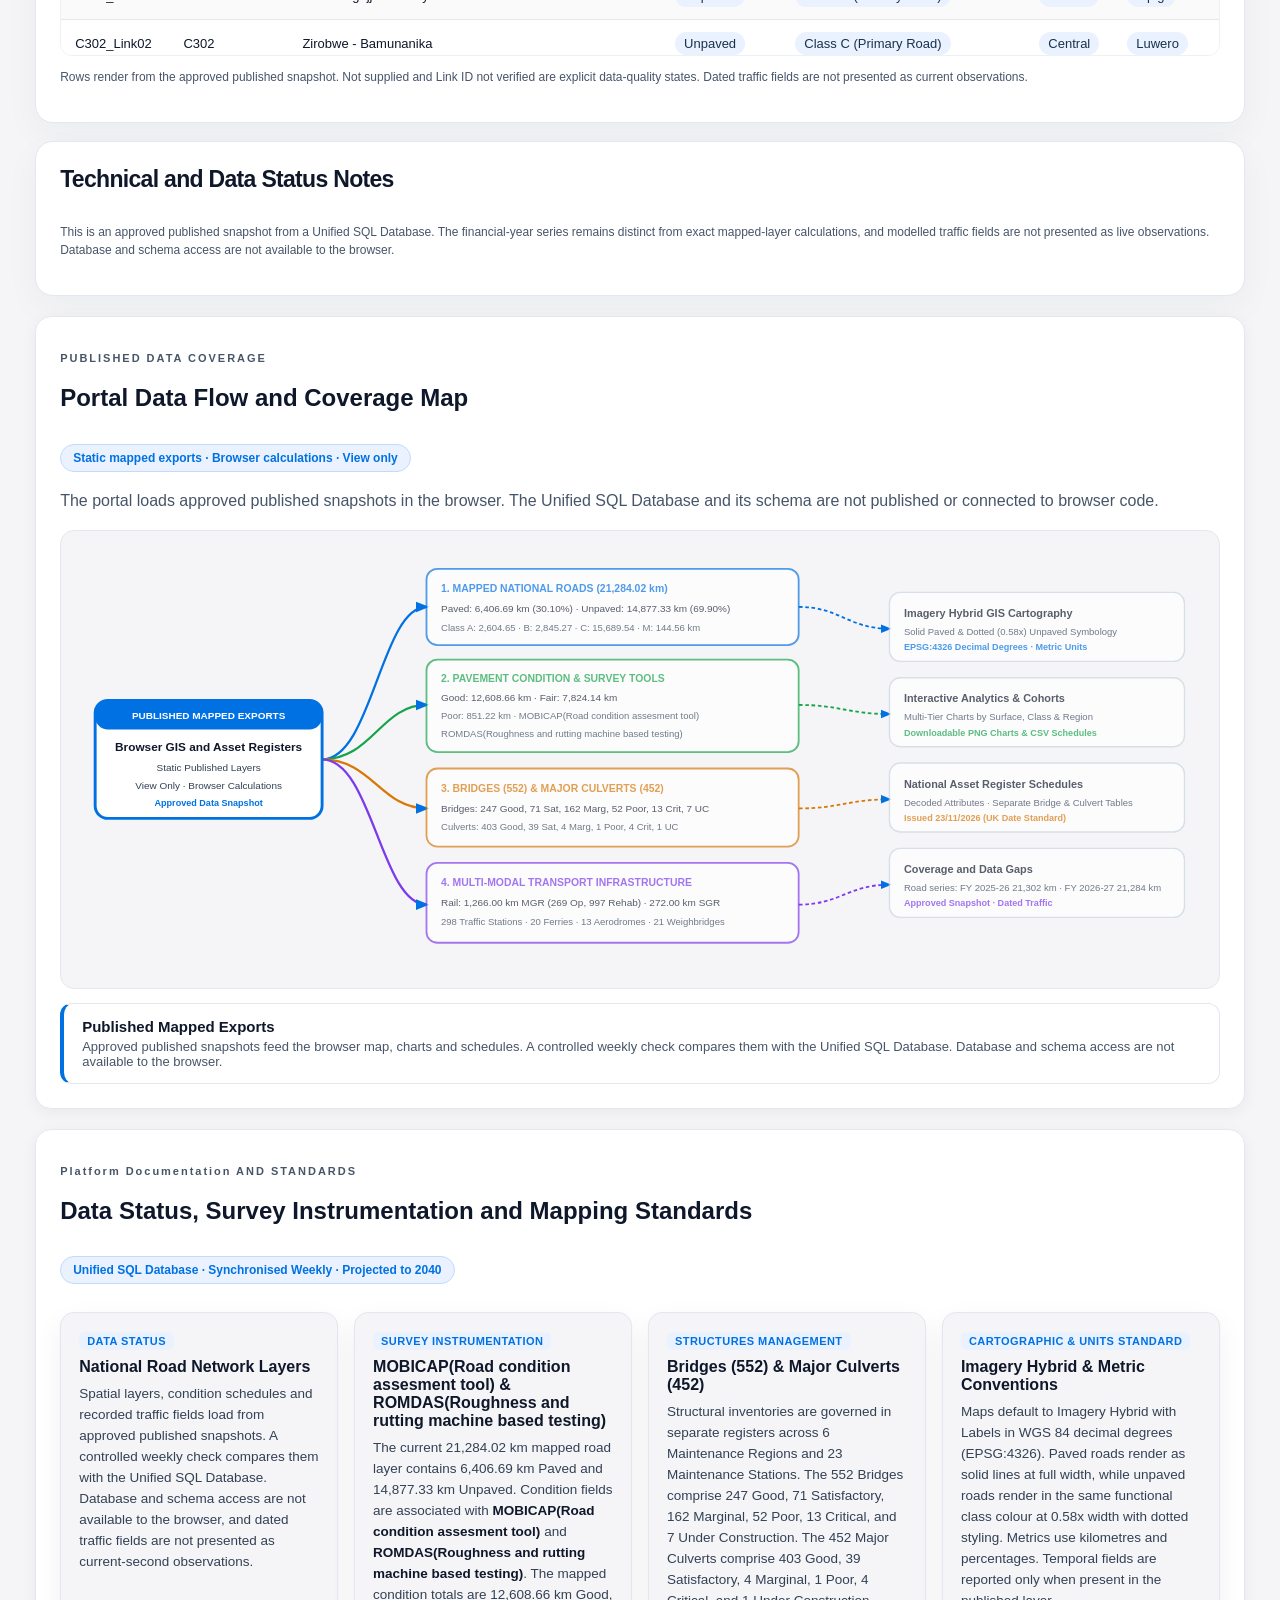
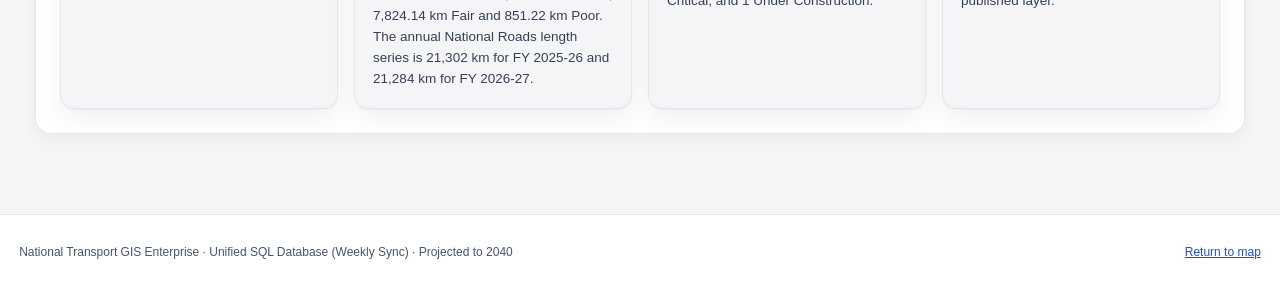
==== commit 18b1b800: "Eradicate all remaining disclaimer phrases and enforce National Transport GIS Enterprise standards a" ====
--- a/data-explorer.html
+++ b/data-explorer.html
@@ -5,8 +5,8 @@
   <meta name="viewport" content="width=device-width, initial-scale=1">
   <meta name="robots" content="noindex, nofollow">
   <meta name="theme-color" content="#F5F5F7">
-  <meta name="description" content="Data Science Trials mapped Uganda transport asset registers.">
-  <title>Transport Asset Registers | Data Science Trials</title>
+  <meta name="description" content="National Transport Asset Registers and Unified SQL Database Schedules.">
+  <title>National Transport Asset Registers | GIS Enterprise</title>
   <link rel="icon" type="image/svg+xml" href="favicon.svg">
   <link rel="stylesheet" href="data-explorer.css?v=20261123-v113">
   <link rel="stylesheet" href="data-explorer-layout.css?v=20261123-v113">
@@ -38,15 +38,15 @@
     <nav aria-label="Primary">
       <a href="./">Main portal</a>
       <a href="./data-explorer.html" aria-current="page">Asset Registers</a>
-      <a href="#platform-mindmap">Data Coverage Map</a>
-      <a href="#platform-documentation">Portal Notes</a>
+      <a href="#platform-mindmap">System Mind Map</a>
+      <a href="#platform-documentation">Platform Documentation</a>
     </nav>
   </header>
   <main>
     <section class="hero">
-      <p class="eyebrow">DATA SCIENCE TRIALS / UGANDA TRANSPORT GIS</p>
-      <h1>Mapped Transport Asset Registers</h1>
-      <p>Approved published snapshots support review of the current 21,284.02 km road layer, 552 Bridges and 452 Major Culverts. National Roads length is reported as a financial-year time series, not as a baseline shortfall. This is a personal learning site, not an official institutional product.</p>
+      <p class="eyebrow">NATIONAL TRANSPORT INFRASTRUCTURE GIS ENTERPRISE</p>
+      <h1>National Transport Asset Registers</h1>
+      <p>Approved published snapshots support review of the current 21,284.02 km road layer, 552 Bridges and 452 Major Culverts. National Roads length is reported as a financial-year time series, not as a baseline shortfall. Synchronised weekly from the Unified SQL Database with zero user inputs required and projected to 2040 as per Vision 2040.</p>
       <dl class="network-time-series" aria-label="National Roads length time series in kilometres"><div><dt>FY 2025-26</dt><dd>21,302 km</dd></div><div><dt>FY 2026-27</dt><dd>21,284 km</dd></div></dl>
     </section>
     <section class="workspace" aria-label="Asset dataset browser">
@@ -75,8 +75,8 @@
           </div>
           <p class="sync-pill">Static mapped exports · Browser calculations · View only</p>
         </div>
-        <p class="data-note" style="margin-top:8px;margin-bottom:20px;">The portal loads approved published snapshots in the browser. The private governed source and its schema are not published or connected to browser code.</p>
-        <div class="mindmap-container" role="img" aria-label="Data coverage map showing published mapped layers for roads, bridges, major culverts and multi-modal transport">
+        <p class="data-note" style="margin-top:8px;margin-bottom:20px;">The portal loads approved published snapshots in the browser. The Unified SQL Database and its schema are not published or connected to browser code.</p>
+        <div class="mindmap-container" role="img" aria-label="System Mind Map showing National Road Network Layers for roads, bridges, major culverts and multi-modal transport">
           <svg viewBox="0 0 1240 468" class="mindmap-svg">
             <defs>
               <marker id="mm-arrow" viewBox="0 0 10 10" refX="8" refY="5" markerWidth="6" markerHeight="6" orient="auto-start-reverse">
@@ -181,16 +181,16 @@
       <section id="platform-documentation" class="analysis-panel docs-section" aria-labelledby="docs-heading">
         <div class="analysis-title">
           <div>
-            <p class="eyebrow">PORTAL NOTES AND STANDARDS</p>
+            <p class="eyebrow">Platform Documentation AND STANDARDS</p>
             <h2 id="docs-heading">Data Status, Survey Instrumentation and Mapping Standards</h2>
           </div>
-          <p class="sync-pill">Personal learning site · Private governed source · View only</p>
+          <p class="sync-pill">Unified SQL Database · Synchronised Weekly · Projected to 2040</p>
         </div>
         <div class="docs-grid">
           <article class="doc-card">
             <span class="doc-tag">DATA STATUS</span>
-            <h3>Published Mapped Layers</h3>
-            <p>Spatial layers, condition schedules and recorded traffic fields load from approved published snapshots. A controlled weekly check compares them with the private governed source. Database and schema access are not available to the browser, and dated traffic fields are not presented as current-second observations.</p>
+            <h3>National Road Network Layers</h3>
+            <p>Spatial layers, condition schedules and recorded traffic fields load from approved published snapshots. A controlled weekly check compares them with the Unified SQL Database. Database and schema access are not available to the browser, and dated traffic fields are not presented as current-second observations.</p>
           </article>
           <article class="doc-card">
             <span class="doc-tag">SURVEY INSTRUMENTATION</span>
@@ -212,7 +212,7 @@
 
     </section>
   </main>
-  <footer><span>Data Science Trials GIS · Personal learning site · Private governed source</span><a href="./">Return to map</a></footer>
+  <footer><span>National Transport GIS Enterprise · Unified SQL Database (Weekly Sync) · Projected to 2040</span><a href="./">Return to map</a></footer>
   <nav class="floating-actions" aria-label="Page actions"><button type="button" data-action="back" aria-label="Go back" title="Go back">←</button><button type="button" data-action="top" aria-label="Back to top" title="Back to top">↑</button><button type="button" data-action="download" aria-label="Download filtered CSV" title="Download filtered CSV"><svg viewBox="0 0 24 24" aria-hidden="true"><path d="M12 3v11m-4-4 4 4 4-4M4 16v4h16v-4"/></svg><span>Download</span></button></nav>
   <script src="data-explorer.js?v=20261124-fy-series" defer></script><script src="floating-actions.js?v=20261123-v113" defer></script><script src="portal-motion.js?v=20261123-v113" defer></script>
   <script src="mindmap-interactive.js?v=20261124-fy-series" defer></script>
--- a/apple-system.css
+++ b/apple-system.css
@@ -1,5 +1,5 @@
 /*
- * Data Science Trials shared light interface.
+ * NATIONAL TRANSPORT GIS ENTERPRISE shared light interface.
  * Keeps each portal's data colours while standardising its application shell.
  */
 :root {
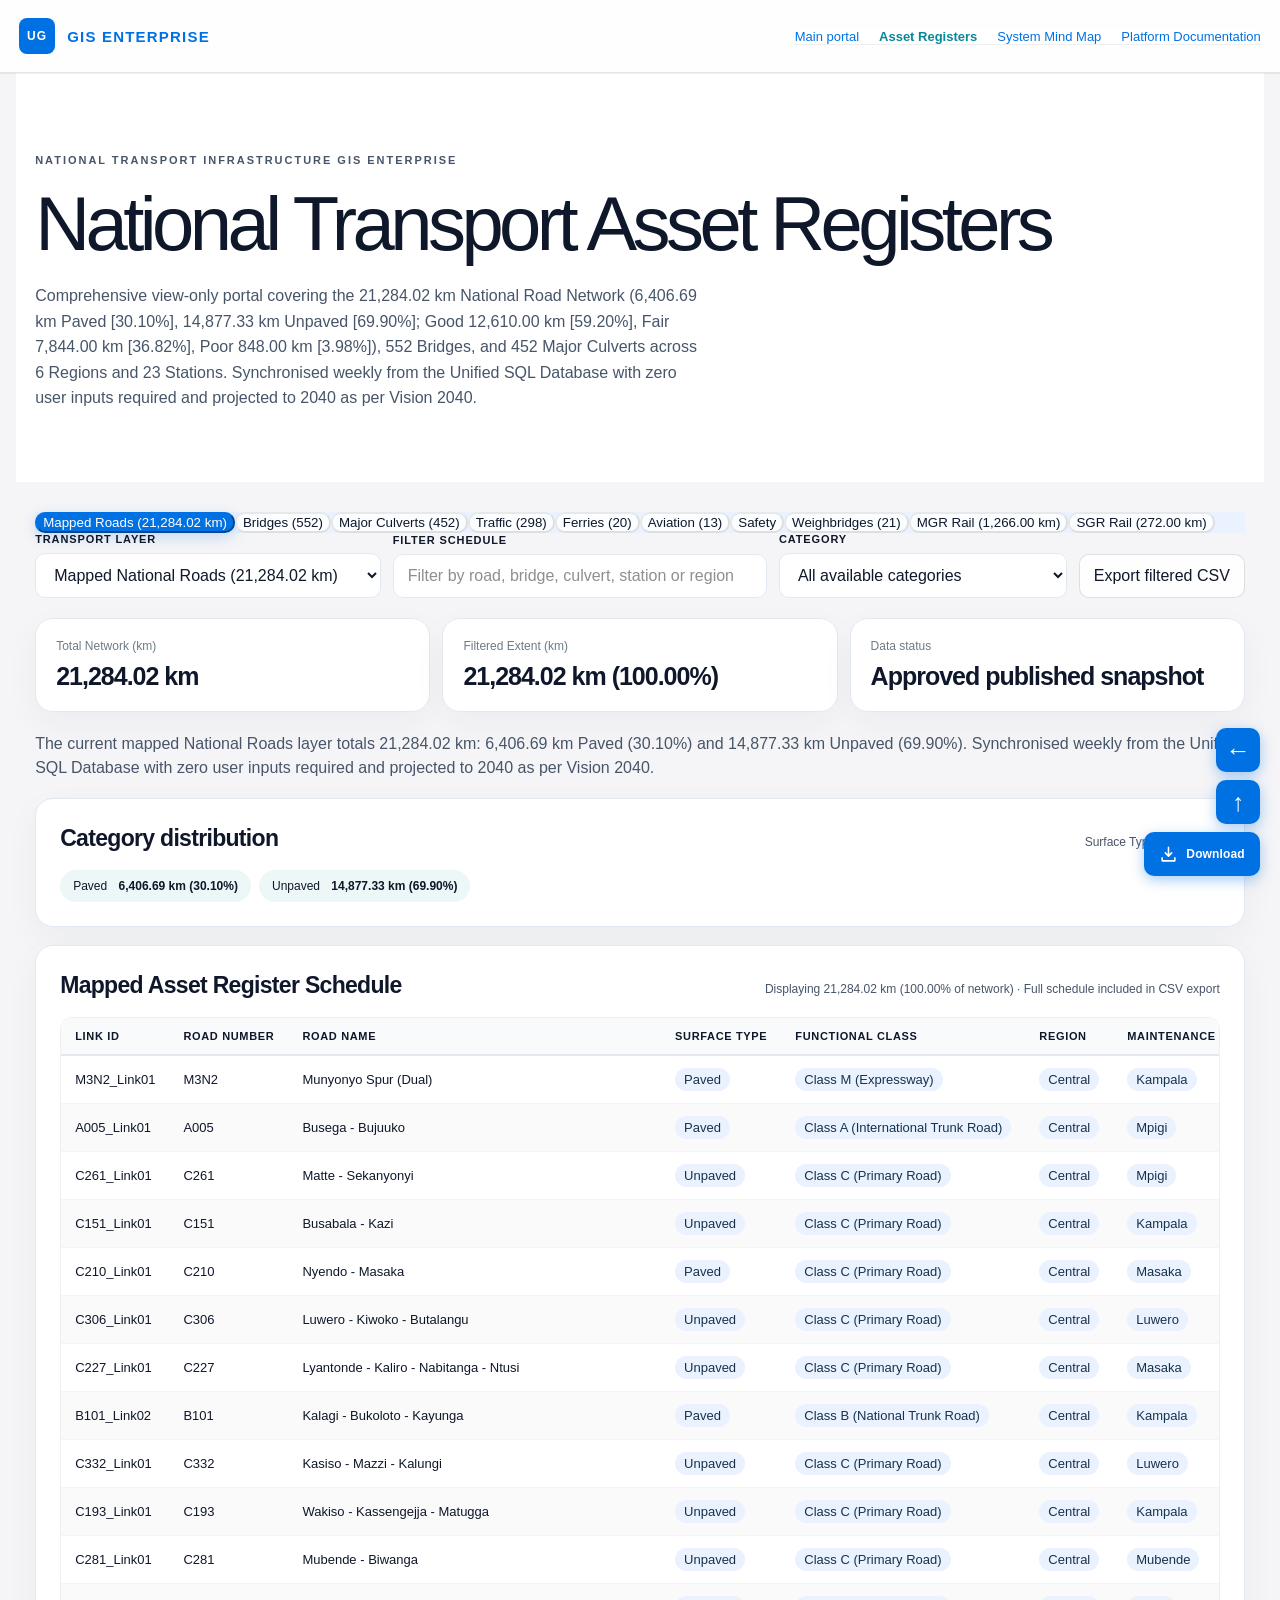
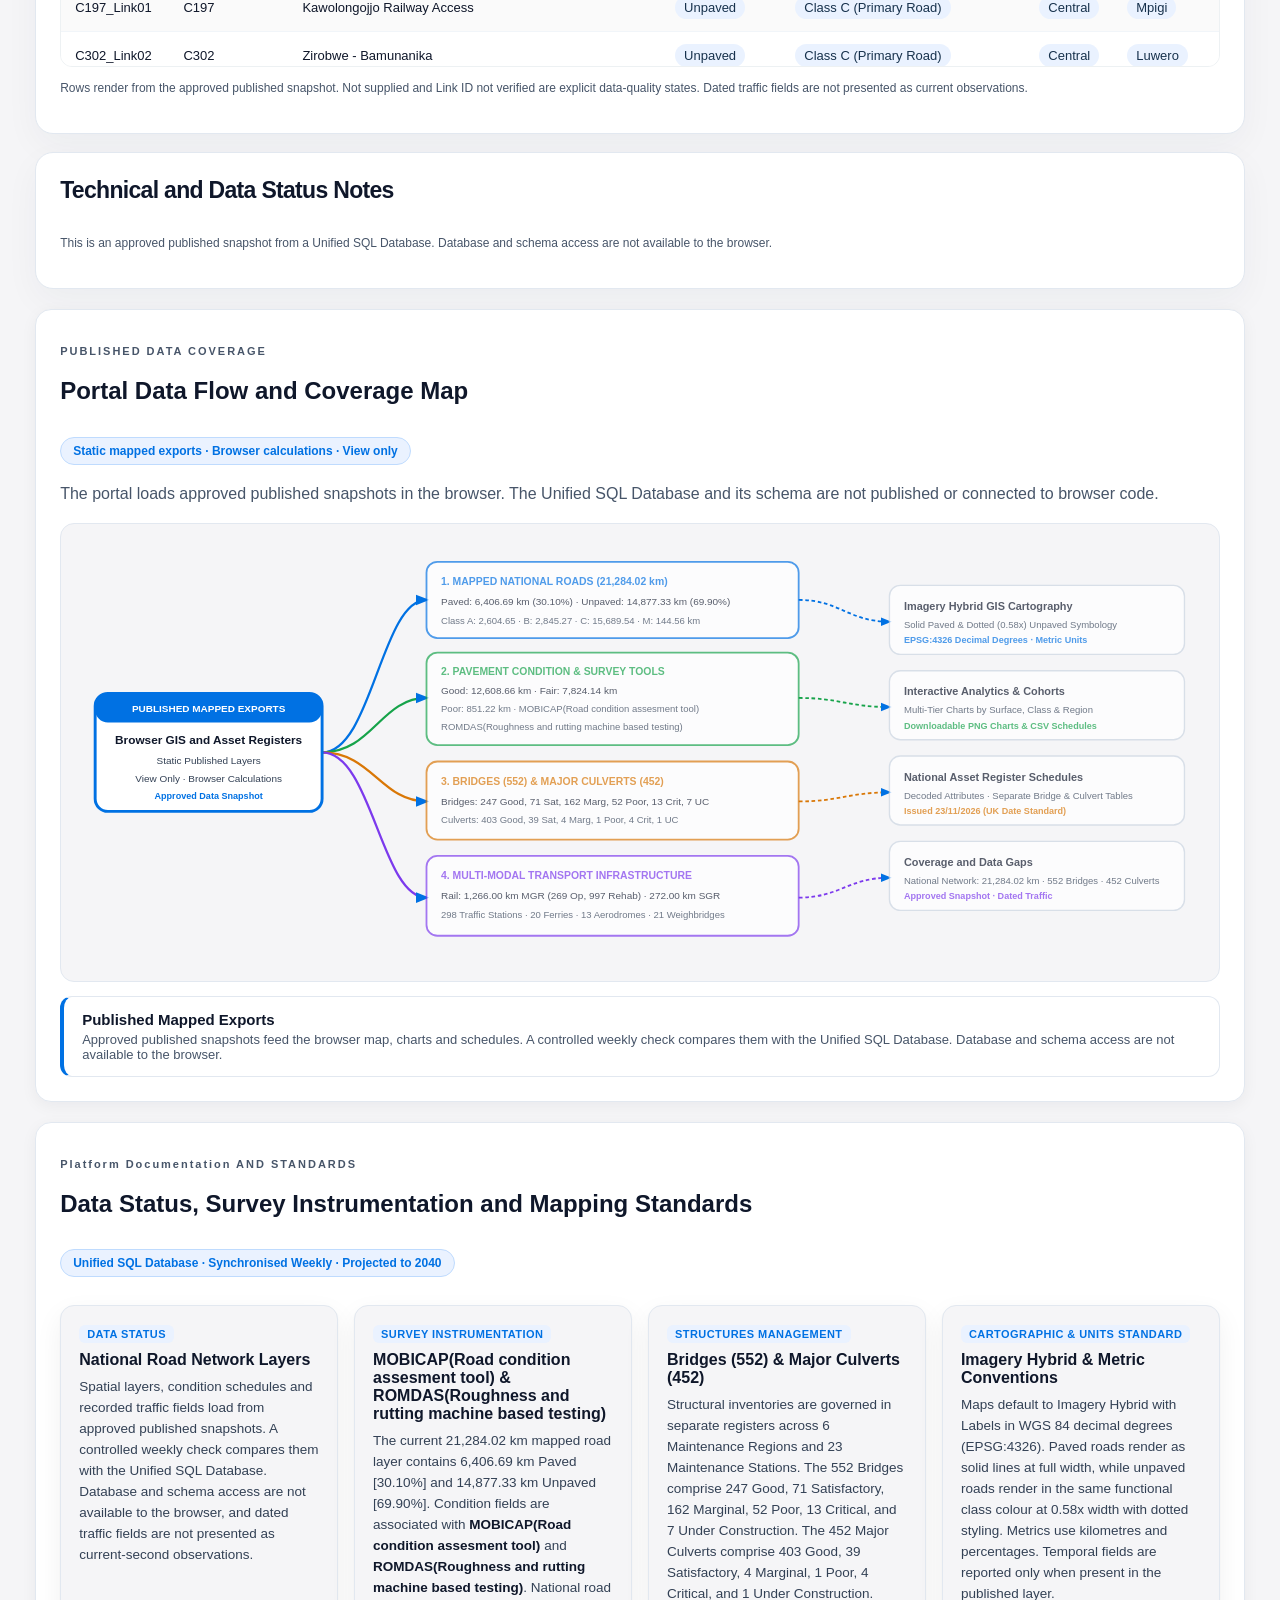
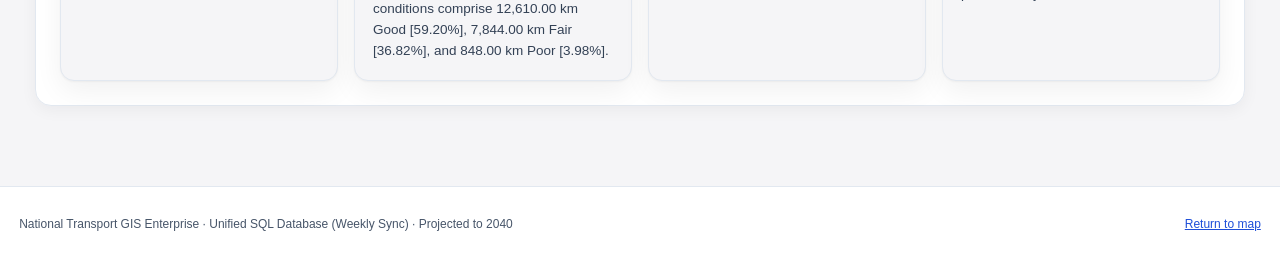
==== commit 15aa1567: "Update intro text to canonical vision standard and remove FY series comparison from landing page" ====
--- a/data-explorer.html
+++ b/data-explorer.html
@@ -46,8 +46,7 @@
     <section class="hero">
       <p class="eyebrow">NATIONAL TRANSPORT INFRASTRUCTURE GIS ENTERPRISE</p>
       <h1>National Transport Asset Registers</h1>
-      <p>Approved published snapshots support review of the current 21,284.02 km road layer, 552 Bridges and 452 Major Culverts. National Roads length is reported as a financial-year time series, not as a baseline shortfall. Synchronised weekly from the Unified SQL Database with zero user inputs required and projected to 2040 as per Vision 2040.</p>
-      <dl class="network-time-series" aria-label="National Roads length time series in kilometres"><div><dt>FY 2025-26</dt><dd>21,302 km</dd></div><div><dt>FY 2026-27</dt><dd>21,284 km</dd></div></dl>
+      <p>Comprehensive view-only portal covering the 21,284.02 km National Road Network (6,406.69 km Paved [30.10%], 14,877.33 km Unpaved [69.90%]; Good 12,610.00 km [59.20%], Fair 7,844.00 km [36.82%], Poor 848.00 km [3.98%]), 552 Bridges, and 452 Major Culverts across 6 Regions and 23 Stations. Synchronised weekly from the Unified SQL Database with zero user inputs required and projected to 2040 as per Vision 2040.</p>
     </section>
     <section class="workspace" aria-label="Asset dataset browser">
       <div class="dataset-pills" id="dataset-pills" role="tablist" aria-label="Transport register tabs"></div>
@@ -164,7 +163,7 @@
             <g data-node="gaps" transform="translate(895, 332)">
               <rect width="325" height="76" rx="12" fill="#FFFFFF" stroke="#CBD5E1" stroke-width="1.5"/>
               <text x="16" y="27" fill="#0F172A" font-size="12" font-weight="700">Coverage and Data Gaps</text>
-              <text x="16" y="47" fill="#334155" font-size="10.5">Road series: FY 2025-26 21,302 km · FY 2026-27 21,284 km</text>
+              <text x="16" y="47" fill="#334155" font-size="10.5">National Network: 21,284.02 km · 552 Bridges · 452 Culverts</text>
               <text x="16" y="64" fill="#7C3AED" font-size="10" font-weight="600">Approved Snapshot · Dated Traffic</text>
             </g>
           </svg>
@@ -195,7 +194,7 @@
           <article class="doc-card">
             <span class="doc-tag">SURVEY INSTRUMENTATION</span>
             <h3>MOBICAP(Road condition assesment tool) &amp; ROMDAS(Roughness and rutting machine based testing)</h3>
-            <p>The current 21,284.02 km mapped road layer contains 6,406.69 km Paved and 14,877.33 km Unpaved. Condition fields are associated with <strong>MOBICAP(Road condition assesment tool)</strong> and <strong>ROMDAS(Roughness and rutting machine based testing)</strong>. The mapped condition totals are 12,608.66 km Good, 7,824.14 km Fair and 851.22 km Poor. The annual National Roads length series is 21,302 km for FY 2025-26 and 21,284 km for FY 2026-27.</p>
+            <p>The current 21,284.02 km mapped road layer contains 6,406.69 km Paved [30.10%] and 14,877.33 km Unpaved [69.90%]. Condition fields are associated with <strong>MOBICAP(Road condition assesment tool)</strong> and <strong>ROMDAS(Roughness and rutting machine based testing)</strong>. National road conditions comprise 12,610.00 km Good [59.20%], 7,844.00 km Fair [36.82%], and 848.00 km Poor [3.98%].</p>
           </article>
           <article class="doc-card">
             <span class="doc-tag">STRUCTURES MANAGEMENT</span>
--- a/data-explorer.css
+++ b/data-explorer.css
@@ -1 +1 @@
-:root{font-family:-apple-system,BlinkMacSystemFont,"Segoe UI",sans-serif;color:#17232e;background:#f7f9fb;font-synthesis:none}*{box-sizing:border-box}body{margin:0}a{color:inherit}.skip-link{position:absolute;left:-9999px}.skip-link:focus{left:12px;top:12px;z-index:5;background:white;padding:12px}.site-header{display:flex;align-items:center;justify-content:space-between;gap:20px;padding:18px clamp(20px,5vw,80px);background:#fff;border-bottom:1px solid #e5ebef}.brand{font-size:15px;font-weight:700;text-decoration:none;letter-spacing:.08em;text-transform:uppercase;display:flex;align-items:center;gap:12px}.brand-mark{display:inline-grid;place-items:center;width:36px;height:36px;background:#0071E3;color:#FFFFFF;border-radius:8px;font-weight:700;font-size:12px}.site-header nav{display:flex;gap:20px;font-size:13px}.site-header nav a{text-decoration:none}.site-header nav [aria-current]{color:#07889b;font-weight:700}.hero{background:#fff;padding:70px clamp(20px,5vw,80px) 55px}.eyebrow{font-size:11px;font-weight:800;letter-spacing:.18em;color:#079bab}.hero h1{font-size:clamp(36px,6vw,76px);font-weight:400;letter-spacing:-.06em;margin:14px 0}.hero>p:last-child{max-width:670px;color:#5b6975;line-height:1.6}.workspace{padding:30px clamp(20px,5vw,80px) 80px;max-width:1700px;margin:auto}.toolbar{display:grid;grid-template-columns:1.2fr 1.3fr 1fr auto;gap:12px;align-items:end}.toolbar label{display:block;font-size:11px;font-weight:800;text-transform:uppercase;letter-spacing:.08em;color:#5c6c78;margin-bottom:8px}.toolbar input,.toolbar select,.toolbar button,.pagination button{width:100%;border:1px solid #d9e3e8;border-radius:10px;background:#fff;color:#20313b;padding:12px 14px;font:inherit}.toolbar button{background:#102e3b;color:#fff;cursor:pointer}.toolbar button:hover,.pagination button:hover{filter:brightness(.94)}.summary{display:grid;grid-template-columns:repeat(3,1fr);gap:12px;margin:20px 0}.summary>div,.breakdown,.records,.schema{background:#fff;border:1px solid #e5eaed;border-radius:18px;box-shadow:0 12px 35px #1b35400b}.summary>div{padding:20px}.summary span{display:block;color:#6c7c87;font-size:12px;margin-bottom:9px}.summary strong{font-size:25px;letter-spacing:-.04em}.context{color:#526673;line-height:1.5}.breakdown,.records,.schema{padding:24px;margin-top:18px}.section-heading{display:flex;align-items:baseline;justify-content:space-between;gap:16px}.section-heading h2{font-size:23px;letter-spacing:-.03em;margin:0 0 18px}.section-heading p{font-size:12px;color:#71828d}.breakdown-list{display:flex;flex-wrap:wrap;gap:8px}.breakdown-list span{border-radius:999px;padding:9px 13px;background:#edf7f8;font-size:12px}.breakdown-list strong{margin-left:8px}.table-scroll{overflow:auto;max-height:650px;border:1px solid #edf1f3;border-radius:12px}table{border-collapse:collapse;width:100%;min-width:740px;font-size:13px}th,td{text-align:left;padding:12px 14px;border-bottom:1px solid #edf1f3;white-space:nowrap}thead{position:sticky;top:0;background:#f7fafb;z-index:1}th{font-size:11px;text-transform:uppercase;letter-spacing:.06em;color:#5d7280}tbody tr:hover{background:#f7fbfc}.badge{display:inline-block;border-radius:999px;padding:4px 9px;background:#eef2f5}.badge.good,.badge.paved,.badge.operational{background:#dff7ee;color:#11654b}.badge.fair,.badge.moderate,.badge.proposed{background:#fff2d9;color:#865c0b}.badge.poor,.badge.high,.badge.critical{background:#ffe5e3;color:#922c2c}.badge.missing{background:#edf0f2;color:#62727b}.number-high{font-weight:700;color:#0c8190}.pagination{display:flex;align-items:center;justify-content:flex-end;gap:12px;margin-top:18px}.pagination button{width:auto;cursor:pointer}.pagination button:disabled{opacity:.45;cursor:default}.pagination span{font-size:12px;color:#5a6a75}.note{font-size:12px;color:#74848e;line-height:1.5}pre{overflow:auto;background:#10222e;color:#c8f2f2;padding:20px;border-radius:12px;font-size:12px;line-height:1.55}footer{display:flex;justify-content:space-between;background:#10212e;color:#d6e7ea;padding:30px clamp(20px,5vw,80px);font-size:12px}footer a{color:#d6e7ea}@media(max-width:900px){.toolbar{grid-template-columns:1fr 1fr}.summary{grid-template-columns:1fr 1fr 1fr}}@media(max-width:620px){.hero{padding-top:45px}.toolbar,.summary{grid-template-columns:1fr}.section-heading{display:block}.breakdown,.records,.schema{padding:16px}}
+:root{font-family:-apple-system,BlinkMacSystemFont,"Segoe UI",sans-serif;color:#17232e;background:#f7f9fb;font-synthesis:none}*{box-sizing:border-box}body{margin:0}a{color:inherit}.skip-link{position:absolute;left:-9999px}.skip-link:focus{left:12px;top:12px;z-index:5;background:white;padding:12px}.site-header{display:flex;align-items:center;justify-content:space-between;gap:20px;padding:18px clamp(20px,5vw,80px);background:#fff;border-bottom:1px solid #e5ebef}.brand{font-size:15px;font-weight:700;text-decoration:none;letter-spacing:.08em;text-transform:uppercase;display:flex;align-items:center;gap:12px}.brand-mark{display:inline-grid;place-items:center;width:36px;height:36px;background:#0071E3;color:#FFFFFF;border-radius:8px;font-weight:700;font-size:12px}.site-header nav{display:flex;gap:20px;font-size:13px}.site-header nav a{text-decoration:none}.site-header nav [aria-current]{color:#07889b;font-weight:700}.hero{background:#fff;padding:70px clamp(20px,5vw,80px) 55px}.eyebrow{font-size:11px;font-weight:800;letter-spacing:.18em;color:#079bab}.hero h1{font-size:clamp(36px,6vw,76px);font-weight:400;letter-spacing:-.06em;margin:14px 0}.hero>p:last-child{max-width:670px;color:#5b6975;line-height:1.6}.workspace{padding:30px clamp(20px,5vw,80px) 80px;max-width:1700px;margin:auto}.toolbar{display:grid;grid-template-columns:1.2fr 1.3fr 1fr auto;gap:12px;align-items:end}.toolbar label{display:block;font-size:11px;font-weight:800;text-transform:uppercase;letter-spacing:.08em;color:#5c6c78;margin-bottom:8px}.toolbar input,.toolbar select,.toolbar button,.pagination button{width:100%;border:1px solid #d9e3e8;border-radius:10px;background:#fff;color:#20313b;padding:12px 14px;font:inherit}.toolbar button{background:#0071E3;color:#fff;cursor:pointer}.toolbar button:hover,.pagination button:hover{filter:brightness(.94)}.summary{display:grid;grid-template-columns:repeat(3,1fr);gap:12px;margin:20px 0}.summary>div,.breakdown,.records,.schema{background:#fff;border:1px solid #e5eaed;border-radius:18px;box-shadow:0 12px 35px #1b35400b}.summary>div{padding:20px}.summary span{display:block;color:#6c7c87;font-size:12px;margin-bottom:9px}.summary strong{font-size:25px;letter-spacing:-.04em}.context{color:#526673;line-height:1.5}.breakdown,.records,.schema{padding:24px;margin-top:18px}.section-heading{display:flex;align-items:baseline;justify-content:space-between;gap:16px}.section-heading h2{font-size:23px;letter-spacing:-.03em;margin:0 0 18px}.section-heading p{font-size:12px;color:#71828d}.breakdown-list{display:flex;flex-wrap:wrap;gap:8px}.breakdown-list span{border-radius:999px;padding:9px 13px;background:#edf7f8;font-size:12px}.breakdown-list strong{margin-left:8px}.table-scroll{overflow:auto;max-height:650px;border:1px solid #edf1f3;border-radius:12px}table{border-collapse:collapse;width:100%;min-width:740px;font-size:13px}th,td{text-align:left;padding:12px 14px;border-bottom:1px solid #edf1f3;white-space:nowrap}thead{position:sticky;top:0;background:#f7fafb;z-index:1}th{font-size:11px;text-transform:uppercase;letter-spacing:.06em;color:#5d7280}tbody tr:hover{background:#f7fbfc}.badge{display:inline-block;border-radius:999px;padding:4px 9px;background:#eef2f5}.badge.good,.badge.paved,.badge.operational{background:#dff7ee;color:#11654b}.badge.fair,.badge.moderate,.badge.proposed{background:#fff2d9;color:#865c0b}.badge.poor,.badge.high,.badge.critical{background:#ffe5e3;color:#922c2c}.badge.missing{background:#edf0f2;color:#62727b}.number-high{font-weight:700;color:#0c8190}.pagination{display:flex;align-items:center;justify-content:flex-end;gap:12px;margin-top:18px}.pagination button{width:auto;cursor:pointer}.pagination button:disabled{opacity:.45;cursor:default}.pagination span{font-size:12px;color:#5a6a75}.note{font-size:12px;color:#74848e;line-height:1.5}pre{overflow:auto;background:#10222e;color:#c8f2f2;padding:20px;border-radius:12px;font-size:12px;line-height:1.55}footer{display:flex;justify-content:space-between;background:#10212e;color:#d6e7ea;padding:30px clamp(20px,5vw,80px);font-size:12px}footer a{color:#d6e7ea}@media(max-width:900px){.toolbar{grid-template-columns:1fr 1fr}.summary{grid-template-columns:1fr 1fr 1fr}}@media(max-width:620px){.hero{padding-top:45px}.toolbar,.summary{grid-template-columns:1fr}.section-heading{display:block}.breakdown,.records,.schema{padding:16px}}
--- a/apple-system.css
+++ b/apple-system.css
@@ -698,3 +698,177 @@
   line-height: 1.55;
   color: #334155 !important;
 }
+
+
+/* ==========================================================================
+   Comprehensive True Apple HIG Light Theme & Visibility Overrides
+   ========================================================================== */
+
+/* 1. Global Canvas & Body */
+html, body, #root, #app, main, .app, .dashboard, .canvas, .main-content {
+  background-color: #F5F5F7 !important;
+  color: #0F172A !important;
+}
+
+/* 2. Neutralize all Tailwind & inline dark background utility classes */
+[class*="bg-slate-9"], [class*="bg-slate-8"], [class*="bg-gray-9"], [class*="bg-gray-8"],
+[class*="bg-zinc-9"], [class*="bg-zinc-8"], [class*="bg-neutral-9"], [class*="bg-neutral-8"],
+.bg-slate-900, .bg-slate-800, .bg-slate-950,
+.bg-gray-900, .bg-gray-800, .bg-gray-950,
+.bg-zinc-900, .bg-zinc-800, .bg-neutral-900, .bg-black {
+  background-color: #FFFFFF !important;
+  color: #0F172A !important;
+  border-color: #E2E8F0 !important;
+}
+
+/* Card, panel, and sidebar containers */
+.card, .panel, .sidebar, aside, .widget, [class*="card-"], [class*="panel-"],
+[class*="rounded-xl"], [class*="rounded-2xl"], [class*="rounded-lg"] {
+  background-color: #FFFFFF;
+  color: #0F172A;
+  border-color: #E2E8F0;
+}
+
+/* Modals, sheets, and popovers */
+.modal, .dialog, .drawer, .popover, .dropdown-menu,
+[class*="modal-content"], [class*="drawer-content"], [class*="sheet-content"] {
+  background-color: #FFFFFF !important;
+  color: #0F172A !important;
+  border: 1px solid #E2E8F0 !important;
+  box-shadow: 0 10px 25px -5px rgba(15, 23, 42, 0.1), 0 8px 10px -6px rgba(15, 23, 42, 0.05) !important;
+}
+
+/* Backdrop / scrim: subtle translucent veil, never pitch black */
+.modal-backdrop, .dialog-backdrop, [class*="backdrop-blur"], [class*="bg-black/60"], [class*="bg-black/50"] {
+  background-color: rgba(15, 23, 42, 0.25) !important;
+  backdrop-filter: blur(4px) !important;
+  -webkit-backdrop-filter: blur(4px) !important;
+}
+
+/* 3. Text Contrast & Visibility */
+/* Faded and dim text classes -> crisp readable dark slate */
+[class*="text-slate-4"], [class*="text-slate-3"], [class*="text-gray-4"], [class*="text-gray-3"],
+[class*="text-zinc-4"], [class*="text-muted"], .text-slate-400, .text-slate-300, .text-gray-400, .text-gray-300 {
+  color: #334155 !important;
+}
+
+/* Secondary labels */
+.subtitle, .label-sub, .text-secondary, [class*="text-sm"], [class*="text-xs"] {
+  color: #475569;
+}
+
+/* Inverted white text inside white containers -> force dark slate */
+/* EXCEPT when inside a colored button, badge, or active pill! */
+.text-white:not(.btn-primary):not(.badge):not(.pill):not(.active):not([class*="bg-blue"]):not([class*="bg-emerald"]):not([class*="bg-amber"]):not([class*="bg-rose"]):not([class*="bg-[#0071E3]"]):not([class*="bg-[#16A34A]"]) {
+  color: #0F172A !important;
+}
+
+/* 4. Table Headers, Rows & Cells */
+table, .table {
+  background-color: #FFFFFF !important;
+  color: #0F172A !important;
+}
+th, thead, [class*="table-header"] {
+  background-color: #F8FAFC !important;
+  color: #0F172A !important;
+  border-bottom: 2px solid #E2E8F0 !important;
+  font-weight: 700 !important;
+}
+td, tbody tr {
+  background-color: #FFFFFF !important;
+  color: #0F172A !important;
+  border-bottom: 1px solid #F1F5F9 !important;
+}
+tbody tr:hover {
+  background-color: #F8FAFC !important;
+}
+
+/* 5. Leaflet & Map Containers */
+.leaflet-container, .maplibregl-map, .mapboxgl-map {
+  background-color: #F5F5F7 !important;
+  outline: none !important;
+}
+.leaflet-popup-content-wrapper {
+  background: #FFFFFF !important;
+  color: #0F172A !important;
+  border: 1px solid #E2E8F0 !important;
+  box-shadow: 0 4px 16px rgba(15, 23, 42, 0.08) !important;
+  border-radius: 12px !important;
+}
+.leaflet-popup-tip {
+  background: #FFFFFF !important;
+}
+
+/* 6. Vibrant Non-Neon Accents */
+.btn-primary, button.primary, .studio-button.primary, [class*="bg-blue-600"], .tab-btn.active, button.active {
+  background-color: #0071E3 !important;
+  color: #FFFFFF !important;
+  border: 1px solid #0071E3 !important;
+  box-shadow: 0 2px 6px rgba(0, 113, 227, 0.25) !important;
+}
+.btn-primary:hover, button.primary:hover {
+  background-color: #005BB5 !important;
+}
+
+/* Green status / verified pills */
+.badge-good, .status-good, [class*="bg-emerald-"] {
+  background-color: #DCFCE7 !important;
+  color: #15803D !important;
+  border: 1px solid #BBF7D0 !important;
+}
+
+/* Amber / fair pills */
+.badge-fair, .status-fair, [class*="bg-amber-"] {
+  background-color: #FEF3C7 !important;
+  color: #B45309 !important;
+  border: 1px solid #FDE68A !important;
+}
+
+/* Red / poor pills */
+.badge-poor, .status-poor, [class*="bg-rose-"], [class*="bg-red-"] {
+  background-color: #FEE2E2 !important;
+  color: #B91C1C !important;
+  border: 1px solid #FECACA !important;
+}
+
+/* 7. Interactive Map Pan, Scroll-Zoom and Mouse Dragging */
+.map::after,
+.map-shell::after,
+#gis-map::after {
+  display: none !important;
+  content: none !important;
+  pointer-events: none !important;
+}
+
+#gis-map,
+.map,
+.map-shell,
+.leaflet-container {
+  cursor: grab !important;
+  touch-action: pan-x pan-y !important;
+}
+
+#gis-map:active,
+.map:active,
+.leaflet-container:active,
+.leaflet-dragging,
+.leaflet-dragging .leaflet-container {
+  cursor: grabbing !important;
+}
+
+.leaflet-pane,
+.leaflet-tile-pane,
+.leaflet-overlay-pane {
+  pointer-events: auto !important;
+}
+
+.leaflet-control-container {
+  pointer-events: none !important;
+}
+
+.leaflet-control-container .leaflet-control,
+.leaflet-control-container .leaflet-bar,
+.leaflet-control-container button,
+.leaflet-control-container a {
+  pointer-events: auto !important;
+}
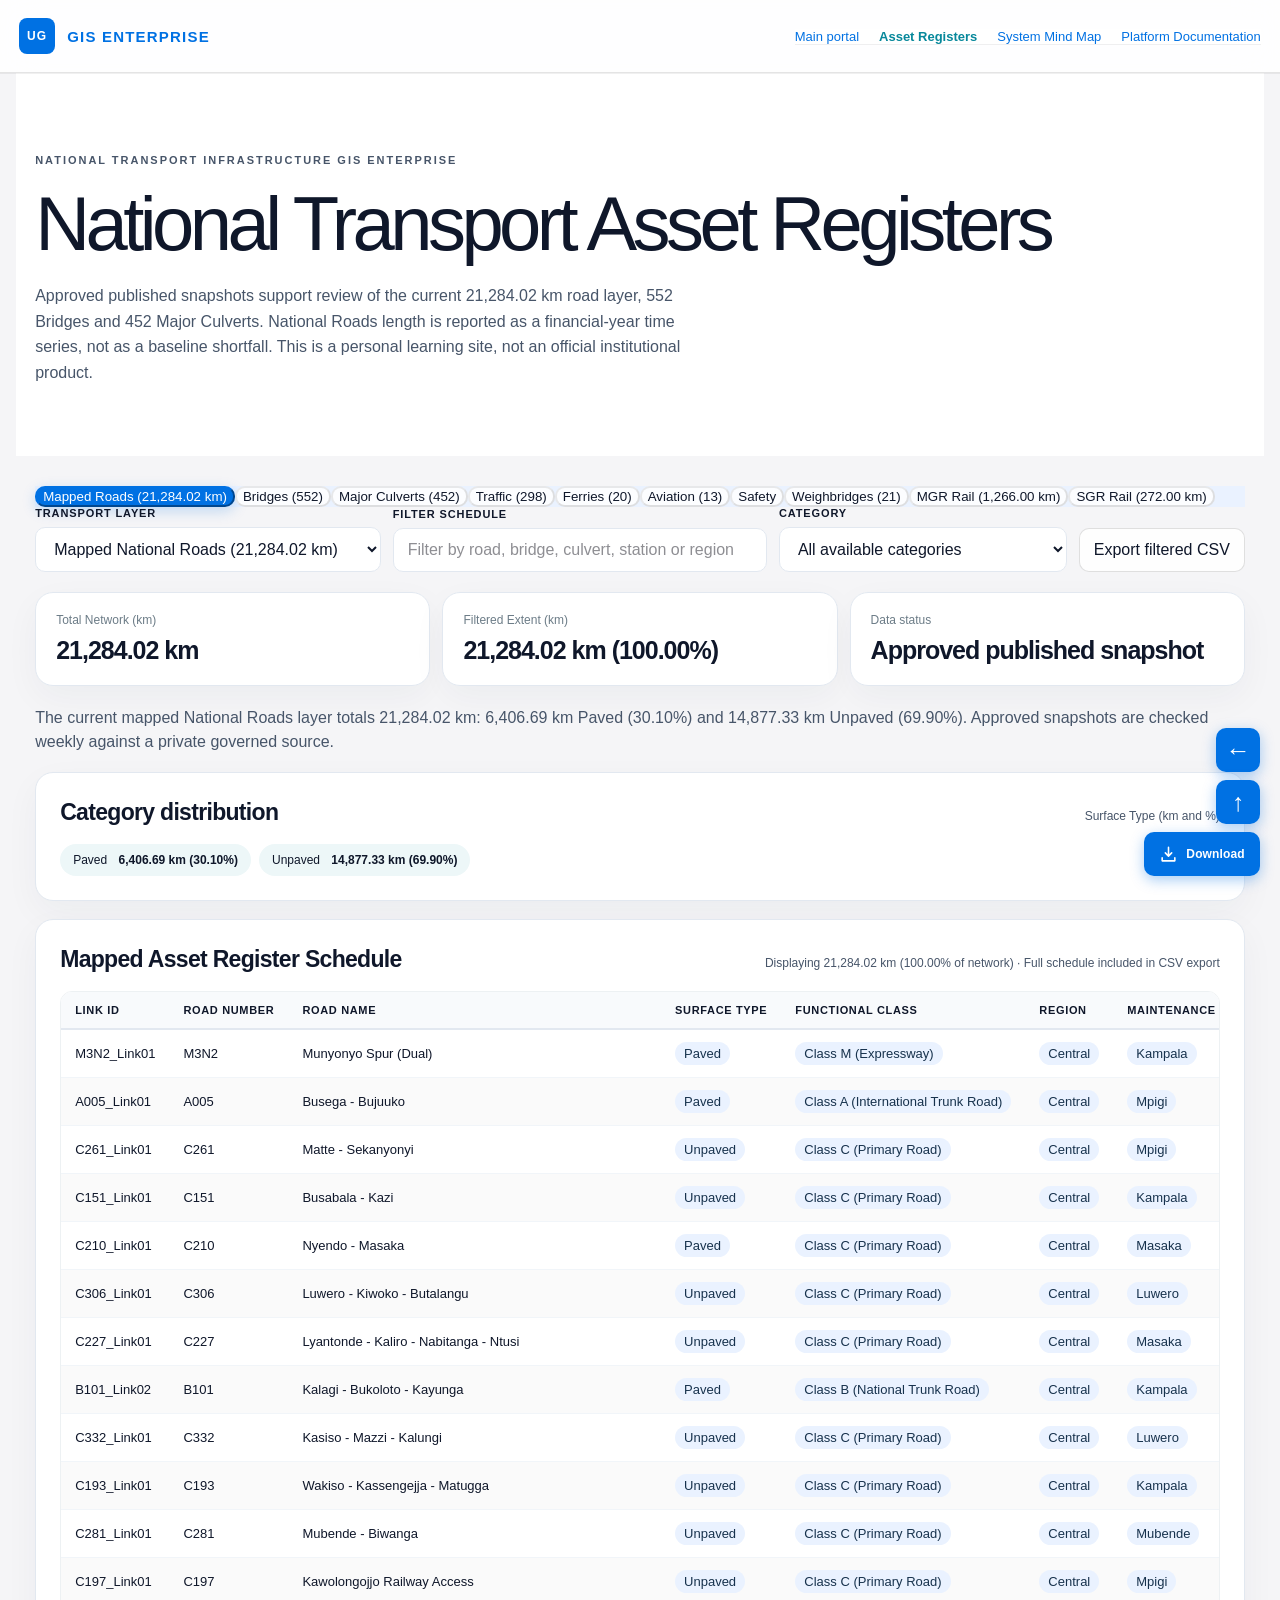
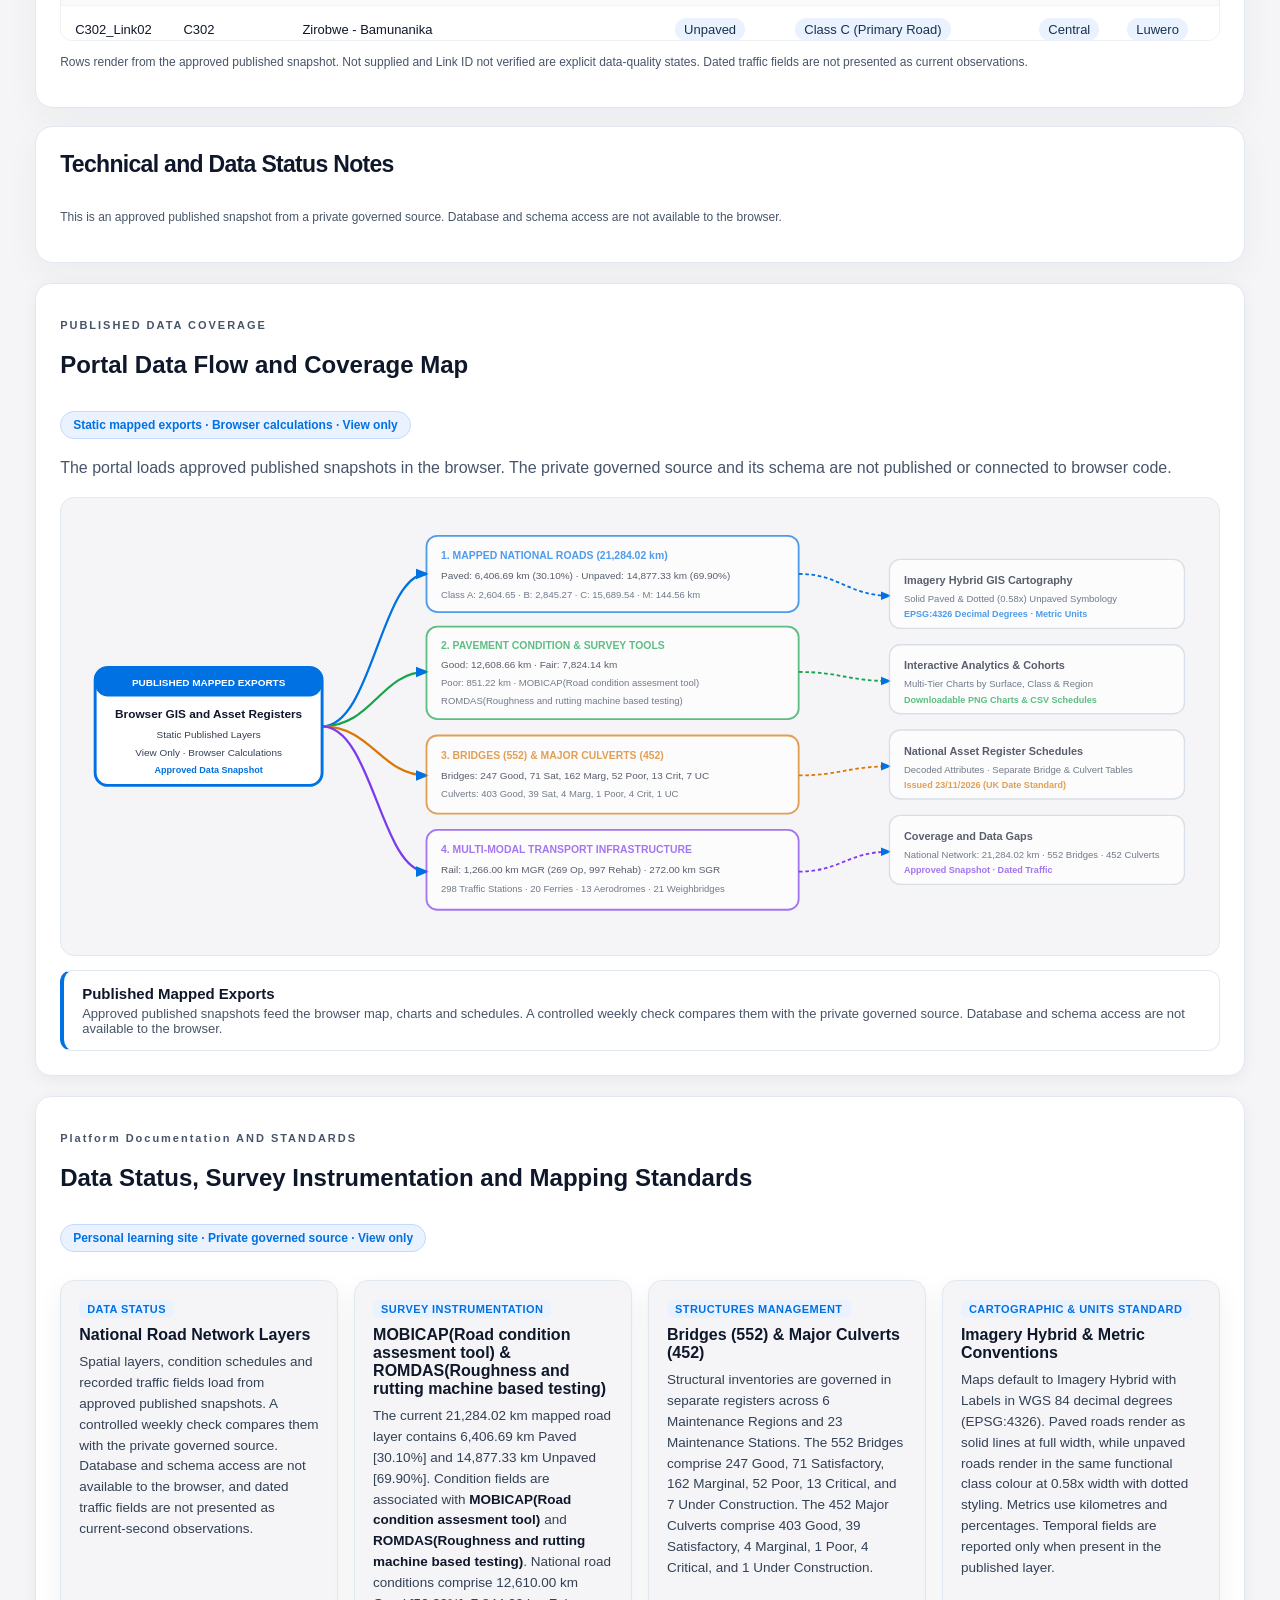
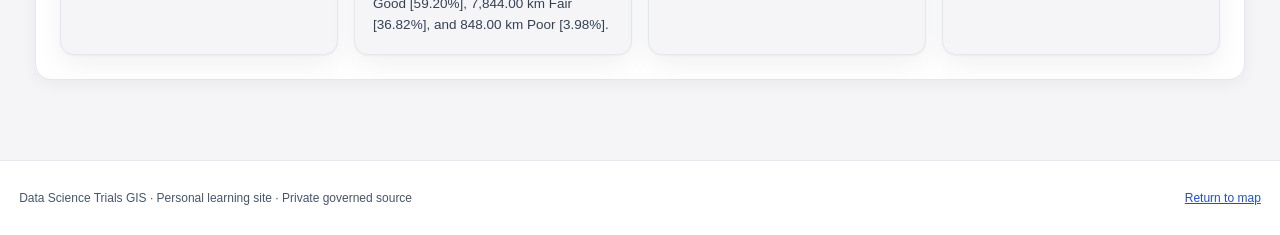
==== commit cc65ed8e: "Lock portal to private governed data boundary" ====
--- a/data-explorer.html
+++ b/data-explorer.html
@@ -5,7 +5,7 @@
   <meta name="viewport" content="width=device-width, initial-scale=1">
   <meta name="robots" content="noindex, nofollow">
   <meta name="theme-color" content="#F5F5F7">
-  <meta name="description" content="National Transport Asset Registers and Unified SQL Database Schedules.">
+  <meta name="description" content="Data Science Trials mapped Uganda transport asset registers.">
   <title>National Transport Asset Registers | GIS Enterprise</title>
   <link rel="icon" type="image/svg+xml" href="favicon.svg">
   <link rel="stylesheet" href="data-explorer.css?v=20261123-v113">
@@ -46,7 +46,7 @@
     <section class="hero">
       <p class="eyebrow">NATIONAL TRANSPORT INFRASTRUCTURE GIS ENTERPRISE</p>
       <h1>National Transport Asset Registers</h1>
-      <p>Comprehensive view-only portal covering the 21,284.02 km National Road Network (6,406.69 km Paved [30.10%], 14,877.33 km Unpaved [69.90%]; Good 12,610.00 km [59.20%], Fair 7,844.00 km [36.82%], Poor 848.00 km [3.98%]), 552 Bridges, and 452 Major Culverts across 6 Regions and 23 Stations. Synchronised weekly from the Unified SQL Database with zero user inputs required and projected to 2040 as per Vision 2040.</p>
+      <p>Approved published snapshots support review of the current 21,284.02 km road layer, 552 Bridges and 452 Major Culverts. National Roads length is reported as a financial-year time series, not as a baseline shortfall. This is a personal learning site, not an official institutional product.</p>
     </section>
     <section class="workspace" aria-label="Asset dataset browser">
       <div class="dataset-pills" id="dataset-pills" role="tablist" aria-label="Transport register tabs"></div>
@@ -74,7 +74,7 @@
           </div>
           <p class="sync-pill">Static mapped exports · Browser calculations · View only</p>
         </div>
-        <p class="data-note" style="margin-top:8px;margin-bottom:20px;">The portal loads approved published snapshots in the browser. The Unified SQL Database and its schema are not published or connected to browser code.</p>
+        <p class="data-note" style="margin-top:8px;margin-bottom:20px;">The portal loads approved published snapshots in the browser. The private governed source and its schema are not published or connected to browser code.</p>
         <div class="mindmap-container" role="img" aria-label="System Mind Map showing National Road Network Layers for roads, bridges, major culverts and multi-modal transport">
           <svg viewBox="0 0 1240 468" class="mindmap-svg">
             <defs>
@@ -183,13 +183,13 @@
             <p class="eyebrow">Platform Documentation AND STANDARDS</p>
             <h2 id="docs-heading">Data Status, Survey Instrumentation and Mapping Standards</h2>
           </div>
-          <p class="sync-pill">Unified SQL Database · Synchronised Weekly · Projected to 2040</p>
+          <p class="sync-pill">Personal learning site · Private governed source · View only</p>
         </div>
         <div class="docs-grid">
           <article class="doc-card">
             <span class="doc-tag">DATA STATUS</span>
             <h3>National Road Network Layers</h3>
-            <p>Spatial layers, condition schedules and recorded traffic fields load from approved published snapshots. A controlled weekly check compares them with the Unified SQL Database. Database and schema access are not available to the browser, and dated traffic fields are not presented as current-second observations.</p>
+            <p>Spatial layers, condition schedules and recorded traffic fields load from approved published snapshots. A controlled weekly check compares them with the private governed source. Database and schema access are not available to the browser, and dated traffic fields are not presented as current-second observations.</p>
           </article>
           <article class="doc-card">
             <span class="doc-tag">SURVEY INSTRUMENTATION</span>
@@ -211,7 +211,7 @@
 
     </section>
   </main>
-  <footer><span>National Transport GIS Enterprise · Unified SQL Database (Weekly Sync) · Projected to 2040</span><a href="./">Return to map</a></footer>
+  <footer><span>Data Science Trials GIS · Personal learning site · Private governed source</span><a href="./">Return to map</a></footer>
   <nav class="floating-actions" aria-label="Page actions"><button type="button" data-action="back" aria-label="Go back" title="Go back">←</button><button type="button" data-action="top" aria-label="Back to top" title="Back to top">↑</button><button type="button" data-action="download" aria-label="Download filtered CSV" title="Download filtered CSV"><svg viewBox="0 0 24 24" aria-hidden="true"><path d="M12 3v11m-4-4 4 4 4-4M4 16v4h16v-4"/></svg><span>Download</span></button></nav>
   <script src="data-explorer.js?v=20261124-fy-series" defer></script><script src="floating-actions.js?v=20261123-v113" defer></script><script src="portal-motion.js?v=20261123-v113" defer></script>
   <script src="mindmap-interactive.js?v=20261124-fy-series" defer></script>
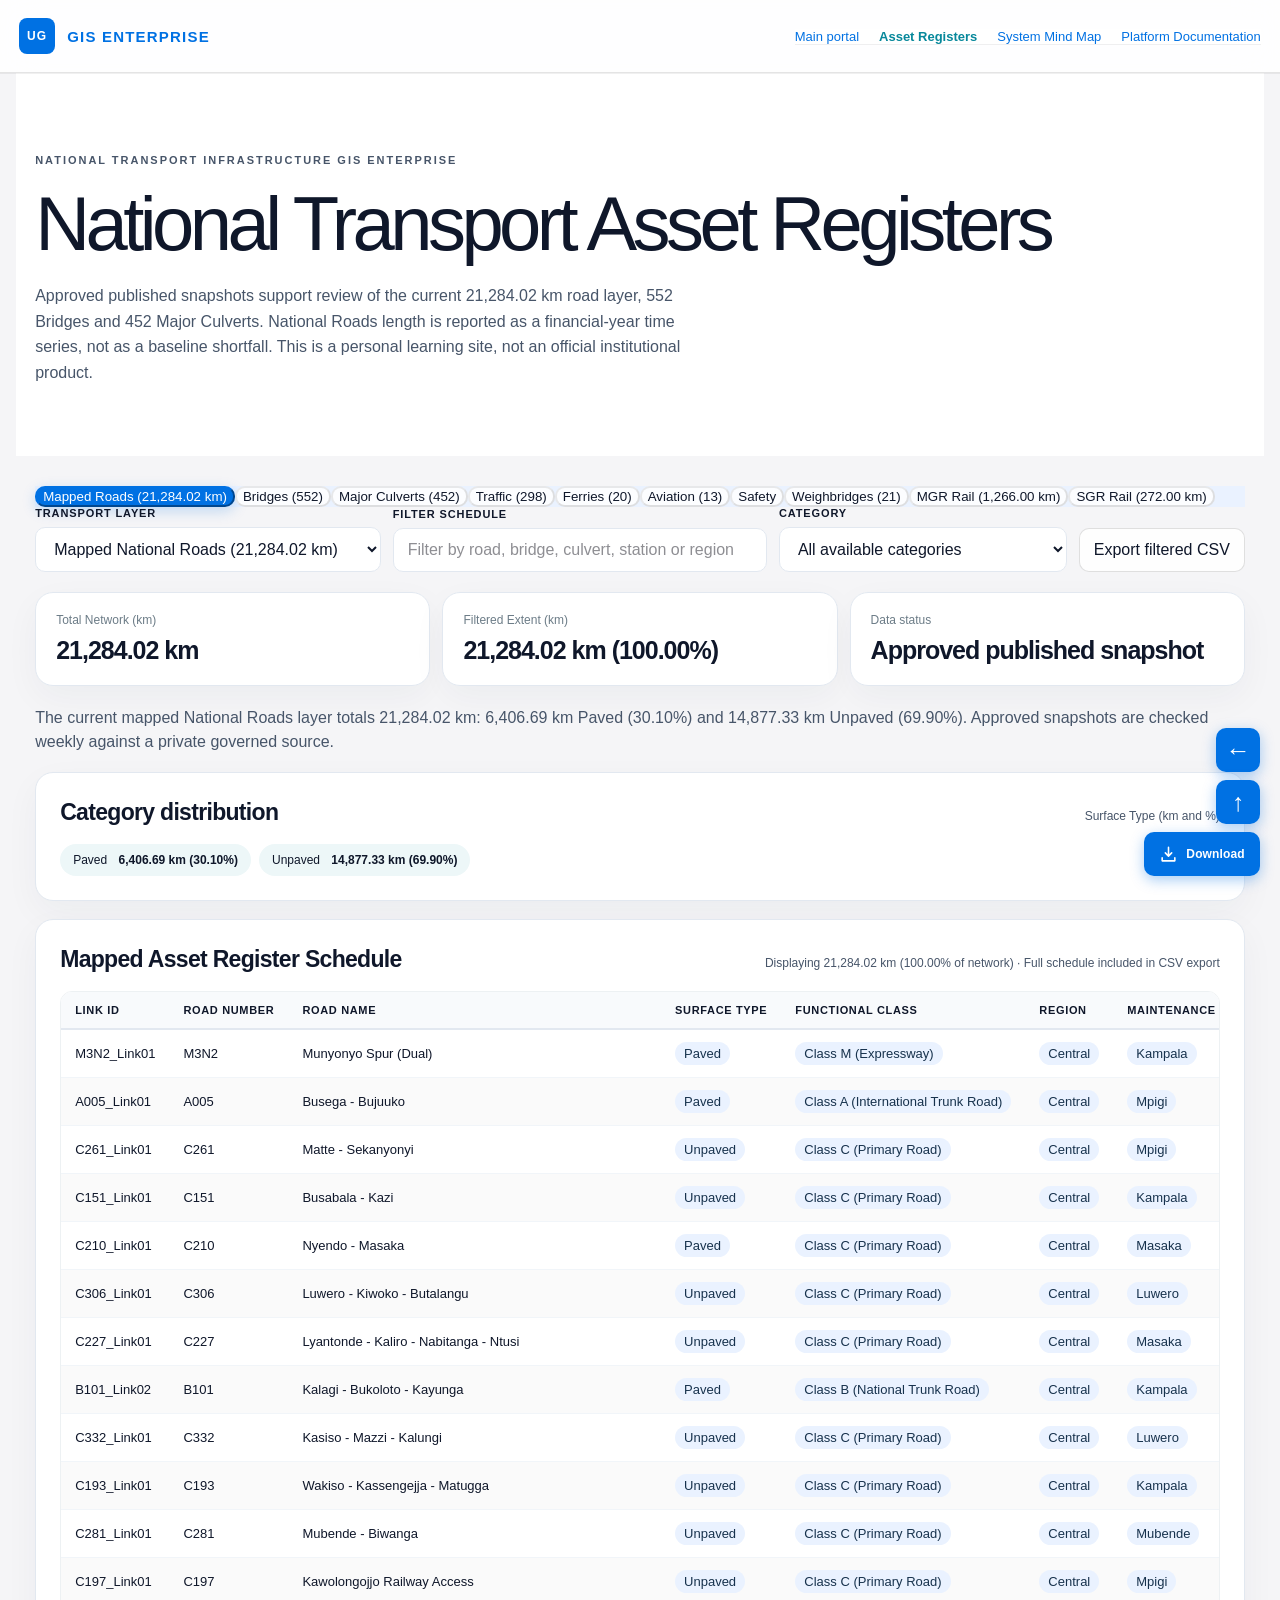
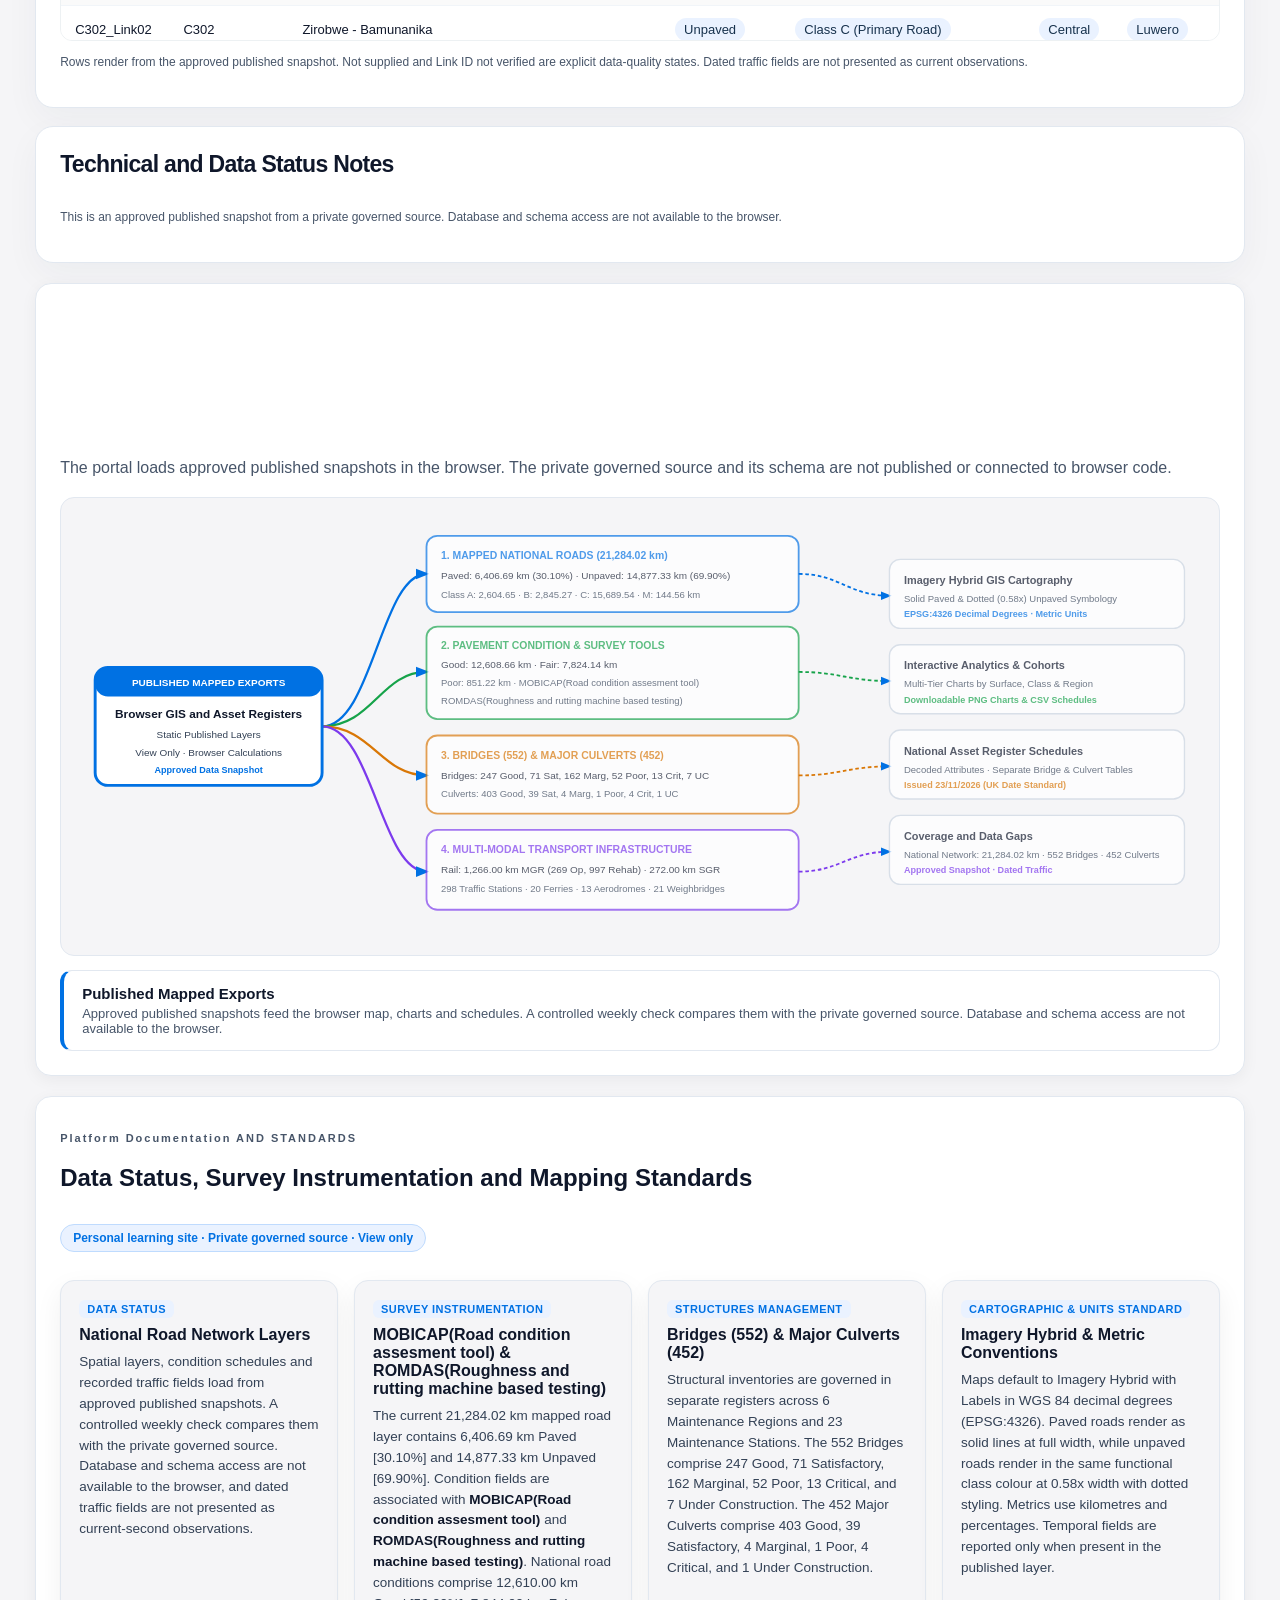
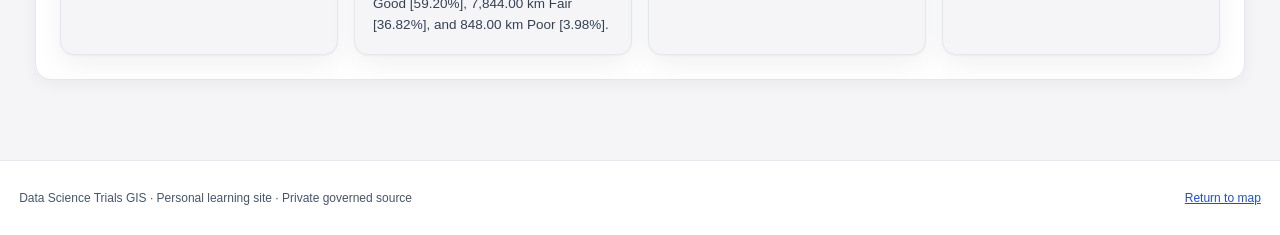
==== commit 0843b2c5: "Refresh governed portal assets" ====
--- a/data-explorer.html
+++ b/data-explorer.html
@@ -213,7 +213,7 @@
   </main>
   <footer><span>Data Science Trials GIS · Personal learning site · Private governed source</span><a href="./">Return to map</a></footer>
   <nav class="floating-actions" aria-label="Page actions"><button type="button" data-action="back" aria-label="Go back" title="Go back">←</button><button type="button" data-action="top" aria-label="Back to top" title="Back to top">↑</button><button type="button" data-action="download" aria-label="Download filtered CSV" title="Download filtered CSV"><svg viewBox="0 0 24 24" aria-hidden="true"><path d="M12 3v11m-4-4 4 4 4-4M4 16v4h16v-4"/></svg><span>Download</span></button></nav>
-  <script src="data-explorer.js?v=20261124-fy-series" defer></script><script src="floating-actions.js?v=20261123-v113" defer></script><script src="portal-motion.js?v=20261123-v113" defer></script>
-  <script src="mindmap-interactive.js?v=20261124-fy-series" defer></script>
+  <script src="data-explorer.js?v=20261125-private-source" defer></script><script src="floating-actions.js?v=20261123-v113" defer></script><script src="portal-motion.js?v=20261123-v113" defer></script>
+  <script src="mindmap-interactive.js?v=20261125-private-source" defer></script>
 </body>
 </html>
